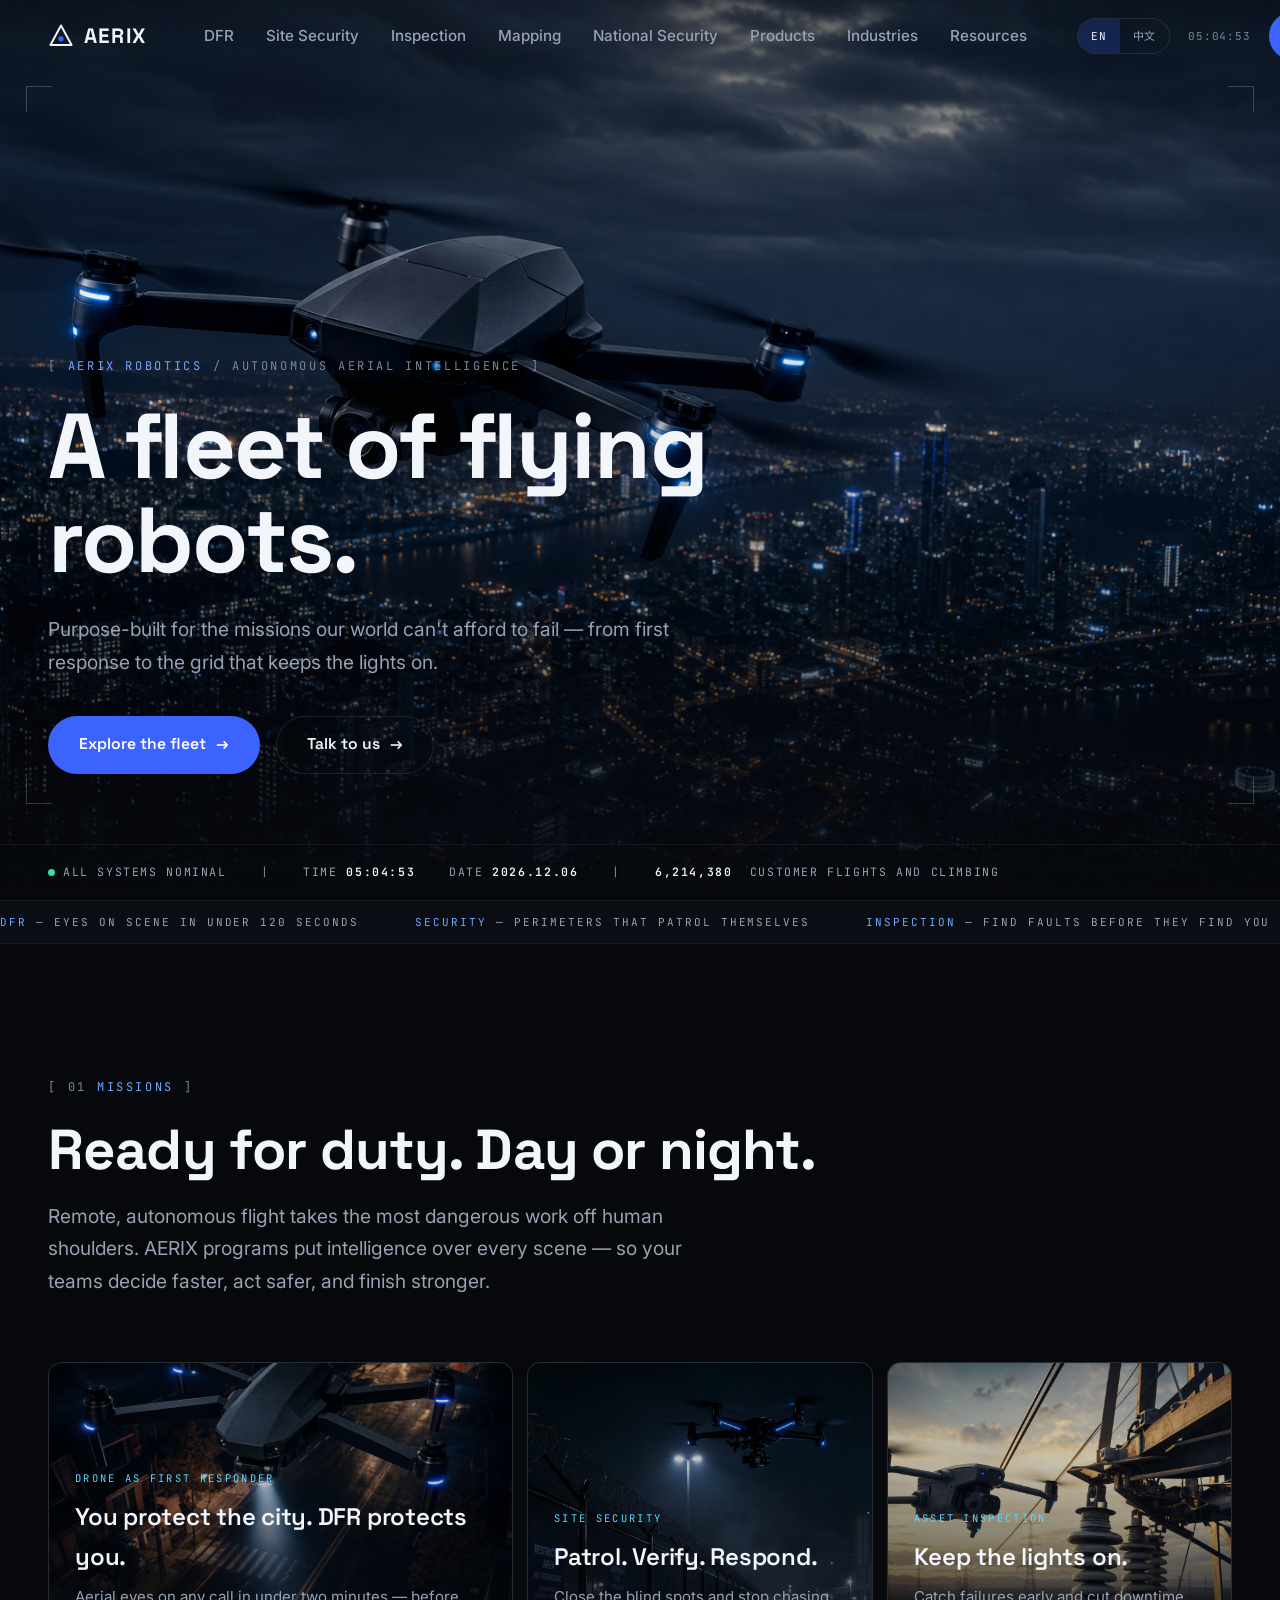
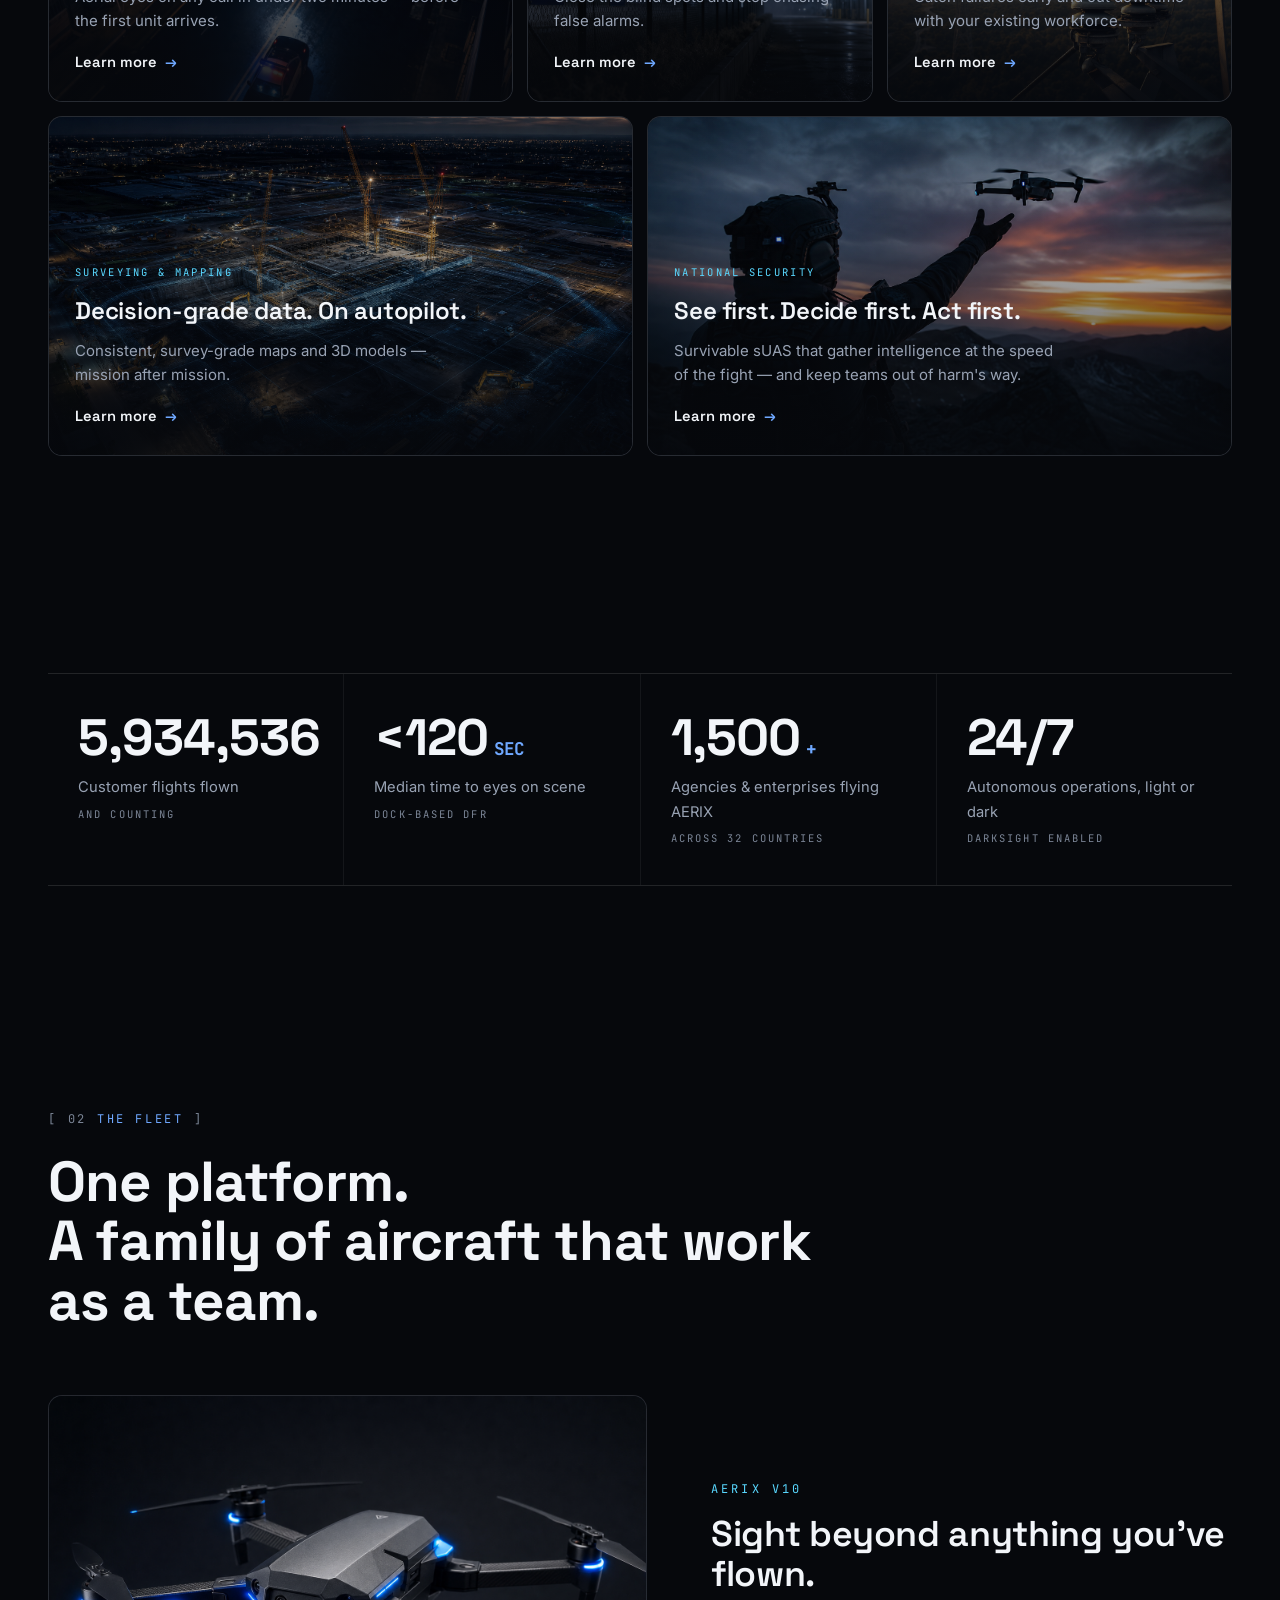
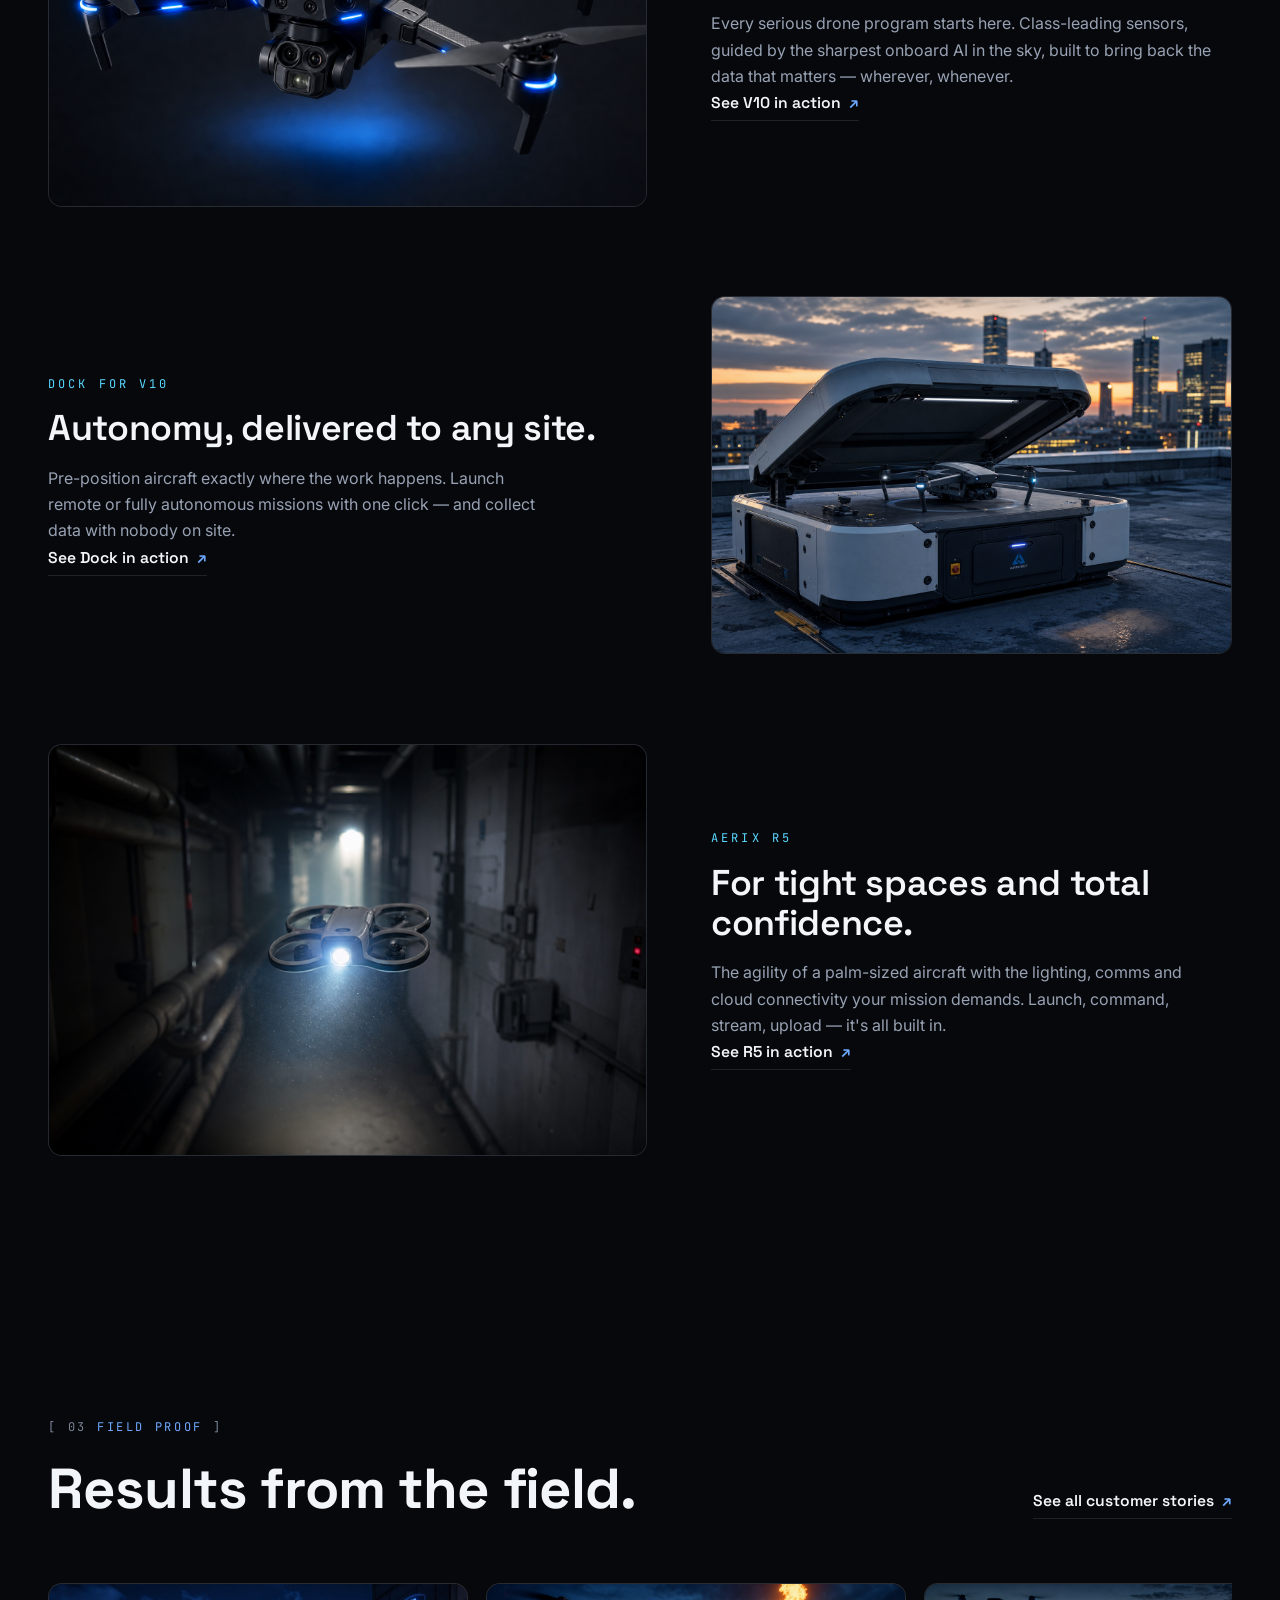
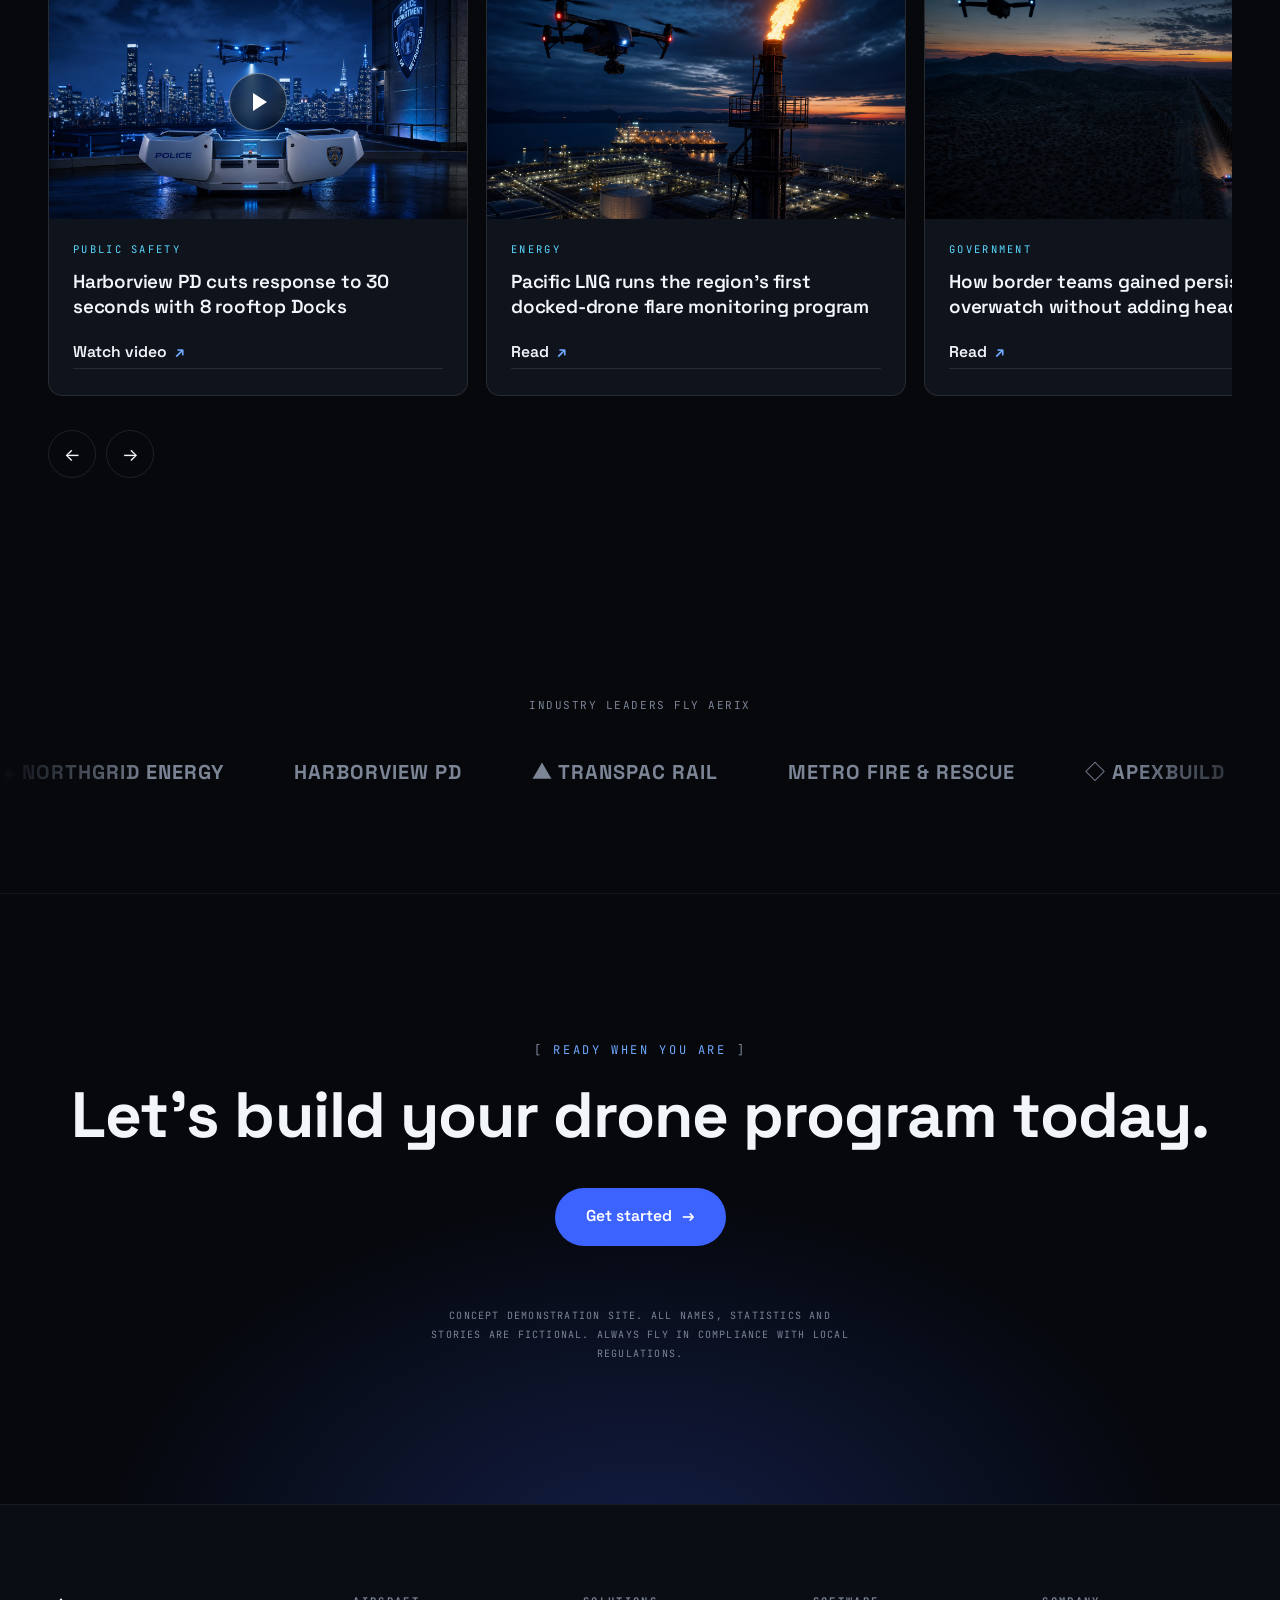
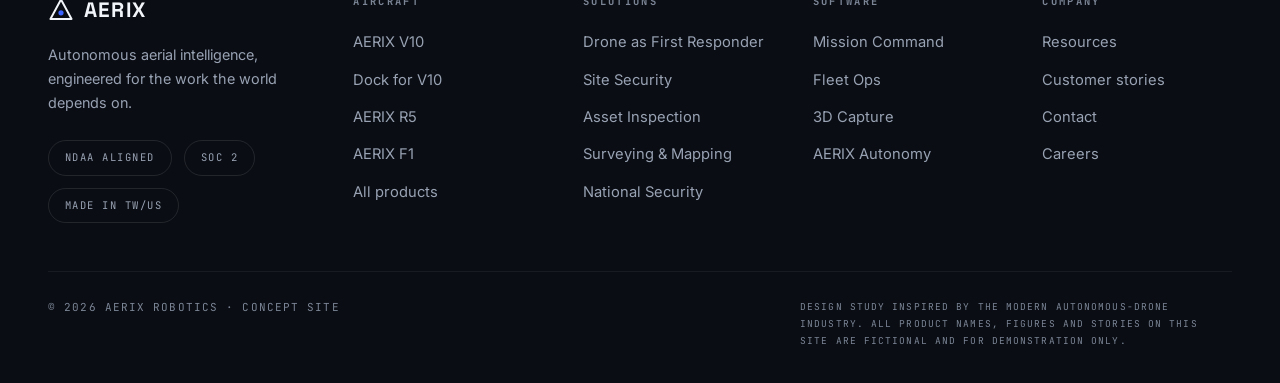
==== index.html @ 0fb0e5e4 "feat(site): AERIX bilingual concept site with 14 pages and AI-generated imagery Skydio-inspired desi" ====
<!DOCTYPE html>
<html lang="en">
<head>
<meta charset="UTF-8">
<meta name="viewport" content="width=device-width, initial-scale=1.0">
<title>AERIX — Autonomous drones for DFR, inspection &amp; national security</title>
<meta property="og:type" content="website">
<meta property="og:site_name" content="AERIX">
<link rel="canonical" href="https://a0938765923.github.io/aerix-site/">
<meta property="og:url" content="https://a0938765923.github.io/aerix-site/">
<meta property="og:title" content="AERIX — Autonomous drones for DFR, inspection &amp; national security">
<meta property="og:description" content="AERIX builds autonomous flying robots for drone-as-first-responder, site security, inspection, mapping and defense missions.">
<meta property="og:image" content="https://a0938765923.github.io/aerix-site/assets/img/hero-home.png">
<meta name="twitter:card" content="summary_large_image">
<meta name="twitter:title" content="AERIX — Autonomous drones for DFR, inspection &amp; national security">
<meta name="twitter:description" content="AERIX builds autonomous flying robots for drone-as-first-responder, site security, inspection, mapping and defense missions.">
<meta name="twitter:image" content="https://a0938765923.github.io/aerix-site/assets/img/hero-home.png">
<meta name="description" content="AERIX builds autonomous flying robots for drone-as-first-responder, site security, inspection, mapping and defense missions.">
<link rel="icon" href="data:image/svg+xml,%3Csvg xmlns='http://www.w3.org/2000/svg' viewBox='0 0 32 32'%3E%3Cpath d='M16 3 29 27H3L16 3Z' fill='none' stroke='%236FA8FF' stroke-width='2.4'/%3E%3Ccircle cx='16' cy='19.5' r='3.2' fill='%233D63FF'/%3E%3C/svg%3E">
<link rel="preconnect" href="https://fonts.googleapis.com">
<link rel="preconnect" href="https://fonts.gstatic.com" crossorigin>
<link href="https://fonts.googleapis.com/css2?family=Space+Grotesk:wght@500;600;700&family=Inter:wght@400;500;600&family=JetBrains+Mono:wght@400;600&family=Noto+Sans+TC:wght@400;500;700&display=swap" rel="stylesheet">
<link rel="stylesheet" href="assets/css/main.css?v=4">
</head>
<body data-page="home" data-title-zh="AERIX — 自主無人機：警消先遣、巡檢與國防安全">

<header id="site-header"></header>

<main>

<!-- ================= HERO ================= -->
<section class="hero">
  <div class="hero-media">
    <img src="assets/img/hero-home.png" alt="AERIX V10 autonomous drone patrolling a city at dusk" data-fallback>
  </div>
  <div class="hud" aria-hidden="true"><i></i><i></i><i></i><i></i></div>

  <div class="hero-inner">
    <span class="kicker"><span data-zh="AERIX 機器人">AERIX ROBOTICS</span> <span class="idx" data-zh="/ 自主空中智能">/ AUTONOMOUS AERIAL INTELLIGENCE</span></span>
    <h1 class="display" data-zh="一支會飛的&#10;機器人艦隊。">A fleet of flying robots.</h1>
    <p class="lede" data-zh="為世界最不容失敗的任務而生——從第一線應變，到維繫萬家燈火的電網。">Purpose-built for the missions our world can't afford to fail — from first response to the grid that keeps the lights on.</p>
    <div class="hero-ctas">
      <a class="btn" href="products.html" data-zh="探索機隊">Explore the fleet</a>
      <a class="btn ghost" href="contact.html" data-zh="與我們聊聊">Talk to us</a>
    </div>
  </div>

  <div class="telemetry">
    <div class="telemetry-inner">
      <span><span class="dot"></span><span data-zh="全系統正常">ALL SYSTEMS NOMINAL</span></span>
      <span class="sep">|</span>
      <span><span data-zh="時間">TIME</span> <b data-clock>--:--:--</b></span>
      <span><span data-zh="日期">DATE</span> <b data-date>----.--.--</b></span>
      <span class="sep">|</span>
      <span><span class="counter-big" data-count="6214380" data-count-live>0</span>&nbsp; <span data-zh="客戶飛行架次持續累計">CUSTOMER FLIGHTS AND CLIMBING</span></span>
    </div>
  </div>
</section>

<!-- ================= TICKER ================= -->
<div class="ticker" aria-hidden="true">
  <div class="ticker-track">
    <span><i>DFR</i> <span data-zh="— 120 秒內抵達現場上空">— EYES ON SCENE IN UNDER 120 SECONDS</span></span>
    <span><i data-zh="安防">SECURITY</i> <span data-zh="— 會自己巡邏的周界">— PERIMETERS THAT PATROL THEMSELVES</span></span>
    <span><i data-zh="巡檢">INSPECTION</i> <span data-zh="— 在故障找上你之前找到它">— FIND FAULTS BEFORE THEY FIND YOU</span></span>
    <span><i data-zh="測繪">MAPPING</i> <span data-zh="— 免人力的測量級圖資">— SURVEY-GRADE DATA, HANDS-FREE</span></span>
    <span><i data-zh="國防">DEFENSE</i> <span data-zh="— 先看見，先決策">— SEE FIRST, DECIDE FIRST</span></span>
    <span><i>DFR</i> <span data-zh="— 120 秒內抵達現場上空">— EYES ON SCENE IN UNDER 120 SECONDS</span></span>
    <span><i data-zh="安防">SECURITY</i> <span data-zh="— 會自己巡邏的周界">— PERIMETERS THAT PATROL THEMSELVES</span></span>
    <span><i data-zh="巡檢">INSPECTION</i> <span data-zh="— 在故障找上你之前找到它">— FIND FAULTS BEFORE THEY FIND YOU</span></span>
    <span><i data-zh="測繪">MAPPING</i> <span data-zh="— 免人力的測量級圖資">— SURVEY-GRADE DATA, HANDS-FREE</span></span>
    <span><i data-zh="國防">DEFENSE</i> <span data-zh="— 先看見，先決策">— SEE FIRST, DECIDE FIRST</span></span>
  </div>
</div>

<!-- ================= INDUSTRIES ================= -->
<section class="section">
  <div class="wrap">
    <div class="section-head reveal">
      <span class="kicker"><span class="idx">01</span> <span data-zh="任務">MISSIONS</span></span>
      <h2 class="title" data-zh="全天候待命。日夜不休。">Ready for duty. Day or night.</h2>
      <p class="lede" data-zh="遠端自主飛行，把最危險的工作從人的肩上卸下。AERIX 讓每個現場都有空中智能俯瞰——你的團隊決策更快、行動更安全、成果更好。">Remote, autonomous flight takes the most dangerous work off human shoulders. AERIX programs put intelligence over every scene — so your teams decide faster, act safer, and finish stronger.</p>
    </div>

    <div class="industry-grid">
      <a class="card reveal" href="dfr.html">
        <div class="card-media"><img src="assets/img/sol-dfr.png" alt="Drone as first responder over a night call" data-fallback></div>
        <div class="lock"><i></i><i></i><i></i><i></i></div>
        <div class="card-body">
          <span class="card-tag" data-zh="無人機先遣應變">Drone as First Responder</span>
          <h3 data-zh="你守護城市，DFR 守護你。">You protect the city. DFR protects you.</h3>
          <p data-zh="任何報案，兩分鐘內空中到位——比第一台警車更早。">Aerial eyes on any call in under two minutes — before the first unit arrives.</p>
          <span class="card-cta" data-zh="了解更多">Learn more</span>
        </div>
      </a>

      <a class="card reveal d1" href="site-security.html">
        <div class="card-media"><img src="assets/img/sol-security.png" alt="Autonomous perimeter patrol at night" data-fallback></div>
        <div class="lock"><i></i><i></i><i></i><i></i></div>
        <div class="card-body">
          <span class="card-tag" data-zh="場域安防">Site Security</span>
          <h3 data-zh="巡邏。查證。應處。">Patrol. Verify. Respond.</h3>
          <p data-zh="補上監控死角，終結誤報疲勞。">Close the blind spots and stop chasing false alarms.</p>
          <span class="card-cta" data-zh="了解更多">Learn more</span>
        </div>
      </a>

      <a class="card reveal d2" href="asset-inspection.html">
        <div class="card-media"><img src="assets/img/sol-inspection.png" alt="Drone inspecting a transmission tower" data-fallback></div>
        <div class="lock"><i></i><i></i><i></i><i></i></div>
        <div class="card-body">
          <span class="card-tag" data-zh="設施巡檢">Asset Inspection</span>
          <h3 data-zh="讓燈一直亮著。">Keep the lights on.</h3>
          <p data-zh="用現有人力提早抓出故障、縮短停機。">Catch failures early and cut downtime with your existing workforce.</p>
          <span class="card-cta" data-zh="了解更多">Learn more</span>
        </div>
      </a>

      <a class="card reveal" href="surveying-mapping.html">
        <div class="card-media"><img src="assets/img/sol-mapping.png" alt="Autonomous survey over a construction site" data-fallback></div>
        <div class="lock"><i></i><i></i><i></i><i></i></div>
        <div class="card-body">
          <span class="card-tag" data-zh="測繪與製圖">Surveying &amp; Mapping</span>
          <h3 data-zh="決策級數據，全自動取得。">Decision-grade data. On autopilot.</h3>
          <p data-zh="一致的測量級地圖與 3D 模型——一趟接一趟。">Consistent, survey-grade maps and 3D models — mission after mission.</p>
          <span class="card-cta" data-zh="了解更多">Learn more</span>
        </div>
      </a>

      <a class="card reveal d1" href="national-security.html">
        <div class="card-media"><img src="assets/img/sol-natsec.png" alt="Operator launching a tactical drone at dawn" data-fallback></div>
        <div class="lock"><i></i><i></i><i></i><i></i></div>
        <div class="card-body">
          <span class="card-tag" data-zh="國防安全">National Security</span>
          <h3 data-zh="先看見。先決策。先行動。">See first. Decide first. Act first.</h3>
          <p data-zh="高生存性 sUAS，以戰場速度蒐集情報，讓隊伍遠離危險。">Survivable sUAS that gather intelligence at the speed of the fight — and keep teams out of harm's way.</p>
          <span class="card-cta" data-zh="了解更多">Learn more</span>
        </div>
      </a>
    </div>
  </div>
</section>

<!-- ================= STATS ================= -->
<section class="section tight">
  <div class="wrap reveal">
    <div class="stats-row">
      <div class="stat">
        <div class="num"><span data-count="6214380">0</span></div>
        <div class="lbl" data-zh="客戶飛行架次">Customer flights flown</div>
        <div class="lbl-mono" data-zh="持續累計中">AND COUNTING</div>
      </div>
      <div class="stat">
        <div class="num">&lt;120<small>SEC</small></div>
        <div class="lbl" data-zh="抵達現場上空的中位數時間">Median time to eyes on scene</div>
        <div class="lbl-mono" data-zh="機巢型 DFR">DOCK-BASED DFR</div>
      </div>
      <div class="stat">
        <div class="num">1,500<small>+</small></div>
        <div class="lbl" data-zh="使用 AERIX 的機關與企業">Agencies &amp; enterprises flying AERIX</div>
        <div class="lbl-mono" data-zh="遍布 32 國">ACROSS 32 COUNTRIES</div>
      </div>
      <div class="stat">
        <div class="num">24/7</div>
        <div class="lbl" data-zh="不分晝夜的自主作業">Autonomous operations, light or dark</div>
        <div class="lbl-mono" data-zh="DARKSIGHT 夜航">DARKSIGHT ENABLED</div>
      </div>
    </div>
  </div>
</section>

<!-- ================= PRODUCT FAMILY ================= -->
<section class="section">
  <div class="wrap">
    <div class="section-head reveal">
      <span class="kicker"><span class="idx">02</span> <span data-zh="機隊">THE FLEET</span></span>
      <h2 class="title" data-zh="一個平台。&#10;一整個彼此協作的飛行家族。">One platform.<br>A family of aircraft that work as a team.</h2>
    </div>

    <div class="family">
      <div class="family-item reveal">
        <div class="family-media"><img src="assets/img/v10-hero.png" alt="AERIX V10 flagship drone, studio shot" data-fallback></div>
        <div class="family-copy">
          <span class="product-name">AERIX V10</span>
          <h3 data-zh="你從未擁有過的視界。">Sight beyond anything you've flown.</h3>
          <p data-zh="所有認真的無人機計畫都從這裡開始。同級最強的感測器、天空中最鋭利的機載 AI，隨時隨地帶回你需要的關鍵數據。">Every serious drone program starts here. Class-leading sensors, guided by the sharpest onboard AI in the sky, built to bring back the data that matters — wherever, whenever.</p>
          <a class="link-arrow" href="v10.html" data-zh="看 V10 實戰">See V10 in action</a>
        </div>
      </div>

      <div class="family-item reveal">
        <div class="family-media"><img src="assets/img/dock-hero.png" alt="Dock for V10 opening on a rooftop" data-fallback></div>
        <div class="family-copy">
          <span class="product-name" data-zh="DOCK 機巢">Dock for V10</span>
          <h3 data-zh="把自主能力，部署到任何場域。">Autonomy, delivered to any site.</h3>
          <p data-zh="把飛行器預先佈署在工作發生的地方。一鍵啟動遠端或全自主任務——現場不需要任何人。">Pre-position aircraft exactly where the work happens. Launch remote or fully autonomous missions with one click — and collect data with nobody on site.</p>
          <a class="link-arrow" href="dock.html" data-zh="看 Dock 實戰">See Dock in action</a>
        </div>
      </div>

      <div class="family-item reveal">
        <div class="family-media"><img src="assets/img/r5-hero.png" alt="AERIX R5 compact indoor drone" data-fallback></div>
        <div class="family-copy">
          <span class="product-name">AERIX R5</span>
          <h3 data-zh="狹窄空間，十足把握。">For tight spaces and total confidence.</h3>
          <p data-zh="掌上型的靈活機動，加上任務所需的照明、通訊與雲端連線。起飛、指揮、串流、上傳——全部內建。">The agility of a palm-sized aircraft with the lighting, comms and cloud connectivity your mission demands. Launch, command, stream, upload — it's all built in.</p>
          <a class="link-arrow" href="r5.html" data-zh="看 R5 實戰">See R5 in action</a>
        </div>
      </div>
    </div>
  </div>
</section>

<!-- ================= CUSTOMER STORIES ================= -->
<section class="section" id="stories">
  <div class="wrap">
    <div class="section-head reveal" style="display:flex;justify-content:space-between;align-items:flex-end;gap:24px;flex-wrap:wrap;max-width:none">
      <div>
        <span class="kicker"><span class="idx">03</span> <span data-zh="實戰見證">FIELD PROOF</span></span>
        <h2 class="title" data-zh="來自第一線的成果。">Results from the field.</h2>
      </div>
      <a class="link-arrow" href="resources.html#stories" data-zh="看所有客戶案例">See all customer stories</a>
    </div>

    <div class="carousel reveal" data-carousel>
      <div class="carousel-track">
        <a class="story-card" href="resources.html#stories">
          <div class="story-thumb"><img src="assets/img/story-1.png" alt="Police dock deployment on a city rooftop" data-fallback>
            <div class="play"><i></i></div></div>
          <div class="story-body">
            <span class="card-tag" data-zh="公共安全">Public Safety</span>
            <h3 data-zh="Harborview 警局部署 8 座天台機巢，反應時間縮至 30 秒">Harborview PD cuts response to 30 seconds with 8 rooftop Docks</h3>
            <span class="link-arrow story-link" data-zh="觀看影片">Watch video</span>
          </div>
        </a>
        <a class="story-card" href="resources.html#stories">
          <div class="story-thumb"><img src="assets/img/story-2.png" alt="Drone monitoring an LNG flare stack" data-fallback></div>
          <div class="story-body">
            <span class="card-tag" data-zh="能源">Energy</span>
            <h3 data-zh="Pacific LNG 啟用區域首個機巢式燃燒塔監測計畫">Pacific LNG runs the region's first docked-drone flare monitoring program</h3>
            <span class="link-arrow story-link" data-zh="閱讀">Read</span>
          </div>
        </a>
        <a class="story-card" href="resources.html#stories">
          <div class="story-thumb"><img src="assets/img/story-3.png" alt="Border patrol drone at dusk" data-fallback></div>
          <div class="story-body">
            <span class="card-tag" data-zh="政府">Government</span>
            <h3 data-zh="邊境團隊如何在不增加人力下獲得持續空中監視">How border teams gained persistent overwatch without adding headcount</h3>
            <span class="link-arrow story-link" data-zh="閱讀">Read</span>
          </div>
        </a>
        <a class="story-card" href="resources.html#stories">
          <div class="story-thumb"><img src="assets/img/story-4.png" alt="Bridge inspection with autonomous drone" data-fallback></div>
          <div class="story-body">
            <span class="card-tag" data-zh="交通運輸">Transportation</span>
            <h3 data-zh="州運輸部：橋檢提速 60%，避免 80 萬美元損失">60% faster bridge inspections and $800K avoided at a state DOT</h3>
            <span class="link-arrow story-link" data-zh="閱讀">Read</span>
          </div>
        </a>
      </div>
      <div class="carousel-nav">
        <button data-prev aria-label="Previous">←</button>
        <button data-next aria-label="Next">→</button>
      </div>
    </div>
  </div>
</section>

<!-- ================= LOGOS ================= -->
<section class="section tight">
  <div class="wrap center reveal">
    <p class="map-note" style="margin-bottom:28px" data-zh="產業領導者都飛 AERIX">INDUSTRY LEADERS FLY AERIX</p>
  </div>
  <div class="marquee reveal">
    <div class="marquee-track">
      <span class="lg">◈ NORTHGRID ENERGY</span>
      <span class="lg">HARBORVIEW PD</span>
      <span class="lg">▲ TRANSPAC RAIL</span>
      <span class="lg">METRO FIRE &amp; RESCUE</span>
      <span class="lg">◇ APEXBUILD</span>
      <span class="lg">STATE DOT</span>
      <span class="lg">● PACIFIC LNG</span>
      <span class="lg">CIVIC UTILITIES</span>
      <span class="lg">◈ NORTHGRID ENERGY</span>
      <span class="lg">HARBORVIEW PD</span>
      <span class="lg">▲ TRANSPAC RAIL</span>
      <span class="lg">METRO FIRE &amp; RESCUE</span>
      <span class="lg">◇ APEXBUILD</span>
      <span class="lg">STATE DOT</span>
      <span class="lg">● PACIFIC LNG</span>
      <span class="lg">CIVIC UTILITIES</span>
    </div>
  </div>
</section>

<!-- ================= FINAL CTA ================= -->
<section class="cta-final">
  <div class="wrap">
    <span class="kicker" data-zh="隨時可以開始">READY WHEN YOU ARE</span>
    <h2 class="title" data-zh="今天就打造你的無人機計畫。">Let's build your drone program today.</h2>
    <a class="btn" href="contact.html" data-zh="立即開始">Get started</a>
    <p class="mono-note" data-zh="概念展示網站。所有名稱、數據與案例皆為虛構。飛行請務必遵循當地法規。">Concept demonstration site. All names, statistics and stories are fictional. Always fly in compliance with local regulations.</p>
  </div>
</section>

</main>

<footer id="site-footer"></footer>
<script src="assets/js/main.js?v=4"></script>
</body>
</html>
---- assets/css/main.css ----
/* ============================================================
   AERIX — Autonomous Aerial Intelligence
   Design system · dark aerospace aesthetic
   ============================================================ */

[hidden]{display:none !important}

:root{
  --bg:        #06080C;
  --bg-2:      #0A0D13;
  --panel:     #0F131B;
  --panel-2:   #131826;
  --line:      rgba(255,255,255,.10);
  --line-soft: rgba(255,255,255,.06);
  --text:      #F2F5F9;
  --muted:     #98A2B3;
  --dim:       #7B8596;
  --accent:    #3D63FF;
  --accent-hi: #6FA8FF;
  --cyan:      #59D8FF;
  --ok:        #35E0A1;
  --warn:      #FFB020;
  --font-d:    "Space Grotesk", "Noto Sans TC", "Microsoft JhengHei", "Segoe UI", system-ui, sans-serif;
  --font-b:    "Inter", "Noto Sans TC", "Microsoft JhengHei", "Segoe UI", system-ui, sans-serif;
  --font-m:    "JetBrains Mono", "Cascadia Code", Consolas, "Noto Sans TC", "Microsoft JhengHei", monospace;
  --max:       1280px;
  --pad:       clamp(20px, 4vw, 48px);
  --r:         14px;
  --ease:      cubic-bezier(.22,.9,.24,1);
}

*{margin:0;padding:0;box-sizing:border-box}
html{scroll-behavior:smooth}
body{
  background:var(--bg);
  color:var(--text);
  font-family:var(--font-b);
  font-size:16px;
  line-height:1.65;
  -webkit-font-smoothing:antialiased;
  overflow-x:hidden;
}
img{max-width:100%;display:block}
a{color:inherit;text-decoration:none}
ul{list-style:none}
button{font:inherit;color:inherit;background:none;border:0;cursor:pointer}
::selection{background:var(--accent);color:#fff}

/* faint global grid backdrop */
body::before{
  content:"";position:fixed;inset:0;z-index:0;pointer-events:none;
  background-image:
    linear-gradient(rgba(255,255,255,.025) 1px, transparent 1px),
    linear-gradient(90deg, rgba(255,255,255,.025) 1px, transparent 1px);
  background-size:72px 72px;
  mask-image:radial-gradient(ellipse at 50% 0%, #000 0%, transparent 72%);
}
main{position:relative;z-index:1}

.wrap{max-width:var(--max);margin:0 auto;padding-inline:var(--pad)}

/* ---------- typography ---------- */
.kicker{
  font-family:var(--font-m);font-size:12px;letter-spacing:.22em;
  text-transform:uppercase;color:var(--accent-hi);
  display:inline-flex;align-items:center;gap:10px;margin-bottom:22px;
}
.kicker::before{content:"[";color:var(--dim)}
.kicker::after{content:"]";color:var(--dim)}
.kicker .idx{color:var(--dim)}

h1.display{
  font-family:var(--font-d);font-weight:700;
  font-size:clamp(2.7rem, 7.2vw, 6.2rem);
  line-height:1.02;letter-spacing:-.02em;
}
h2.title{
  font-family:var(--font-d);font-weight:700;
  font-size:clamp(2rem, 4.4vw, 3.6rem);
  line-height:1.06;letter-spacing:-.015em;
}
h3{font-family:var(--font-d);font-weight:600;letter-spacing:-.01em}
.lede{color:var(--muted);font-size:clamp(1.02rem,1.5vw,1.22rem);max-width:56ch;line-height:1.7}
.mono{font-family:var(--font-m)}

/* ---------- buttons ---------- */
.btn{
  display:inline-flex;align-items:center;gap:10px;
  font-family:var(--font-d);font-weight:600;font-size:.98rem;
  padding:15px 30px;border-radius:999px;
  background:var(--accent);color:#fff;border:1px solid transparent;
  transition:transform .3s var(--ease), box-shadow .3s var(--ease), background .3s;
  position:relative;overflow:hidden;white-space:nowrap;
}
.btn::after{content:"→";transition:transform .3s var(--ease)}
.btn:hover{background:#4a71ff;transform:translateY(-2px);box-shadow:0 12px 40px -12px rgba(61,99,255,.7)}
.btn:hover::after{transform:translateX(4px)}
.btn.ghost{background:transparent;border-color:var(--line);color:var(--text)}
.btn.ghost:hover{border-color:rgba(255,255,255,.4);background:rgba(255,255,255,.05);box-shadow:none}
.btn.small{padding:11px 22px;font-size:.9rem}
.link-arrow{
  font-family:var(--font-d);font-weight:600;color:var(--text);
  display:inline-flex;align-items:center;gap:8px;font-size:.98rem;
  border-bottom:1px solid var(--line);padding-bottom:3px;
  transition:border-color .25s, color .25s;
}
.link-arrow::after{content:"↗";color:var(--accent-hi);transition:transform .25s var(--ease)}
.link-arrow:hover{border-color:var(--accent-hi)}
.link-arrow:hover::after{transform:translate(3px,-3px)}

/* ---------- header ---------- */
.site-header{
  position:fixed;inset-inline:0;top:0;z-index:100;
  transition:background .35s, border-color .35s, backdrop-filter .35s;
  border-bottom:1px solid transparent;
}
.site-header.scrolled{
  background:rgba(6,8,12,.78);backdrop-filter:blur(18px);
  border-bottom-color:var(--line-soft);
}
.nav-inner{
  max-width:var(--max);margin:0 auto;padding:0 var(--pad);
  height:72px;display:flex;align-items:center;gap:36px;
}
.logo{display:flex;align-items:center;gap:10px;font-family:var(--font-d);
  font-weight:700;font-size:1.3rem;letter-spacing:.06em}
.logo svg{width:26px;height:26px}
.nav-links{display:flex;gap:4px;margin-left:8px;height:100%}
.nav-links>li{position:relative;height:100%;display:flex;align-items:center}
.nav-links>li>a{
  padding:10px 14px;font-size:.95rem;color:var(--muted);font-weight:500;
  border-radius:8px;transition:color .2s, background .2s;display:block;
  white-space:nowrap;
}
:lang(zh-Hant) .nav-links>li>a{padding:10px 11px}
.nav-links>li:hover>a, .nav-links>li>a.active{color:var(--text)}
.nav-cta{margin-left:auto;display:flex;align-items:center;gap:18px}
.nav-cta .mono-clock{font-family:var(--font-m);font-size:11px;color:var(--dim);letter-spacing:.08em}

/* language switch */
.lang-switch{display:flex;border:1px solid var(--line);border-radius:999px;overflow:hidden;flex:none}
.lang-switch button{
  font-family:var(--font-m);font-size:11px;letter-spacing:.06em;
  padding:8px 13px;color:var(--muted);transition:background .2s, color .2s;
}
.lang-switch button.on{background:rgba(61,99,255,.2);color:var(--text)}
.lang-switch button:not(.on):hover{color:var(--text)}

/* CJK typography tuning */
:lang(zh-Hant){--ls-fix:0}
:lang(zh-Hant) .kicker{letter-spacing:.14em}
:lang(zh-Hant) h1.display,:lang(zh-Hant) h2.title{letter-spacing:0;line-height:1.16}
:lang(zh-Hant) .telemetry-inner{letter-spacing:.1em}
:lang(zh-Hant) .lede{line-height:1.9}

/* mega menu */
.mega{
  position:absolute;top:100%;left:50%;transform:translate(-50%,8px);
  min-width:560px;background:rgba(12,15,21,.97);backdrop-filter:blur(24px);
  border:1px solid var(--line);border-radius:16px;padding:26px;
  display:grid;grid-template-columns:1fr 1fr;gap:6px 26px;
  opacity:0;visibility:hidden;pointer-events:none;
  transition:opacity .28s var(--ease), transform .28s var(--ease), visibility .28s;
  box-shadow:0 30px 80px -20px rgba(0,0,0,.8);
}
.nav-links>li:hover .mega{opacity:1;visibility:visible;pointer-events:auto;transform:translate(-50%,0)}
.mega a{
  display:block;padding:11px 14px;border-radius:10px;transition:background .2s;
}
.mega a:hover{background:rgba(255,255,255,.05)}
.mega a b{display:block;font-family:var(--font-d);font-weight:600;font-size:.95rem}
.mega a span{font-size:.82rem;color:var(--muted)}
.mega .mega-head{
  grid-column:1/-1;font-family:var(--font-m);font-size:10.5px;color:var(--dim);
  text-transform:uppercase;letter-spacing:.2em;padding:0 14px 8px;
  border-bottom:1px solid var(--line-soft);margin-bottom:8px;
}
.nav-burger{display:none;flex-direction:column;gap:5px;padding:8px}
.nav-burger span{width:22px;height:2px;background:var(--text);transition:.3s}

/* ---------- hero ---------- */
.hero{
  position:relative;min-height:100svh;display:flex;flex-direction:column;
  justify-content:flex-end;overflow:hidden;isolation:isolate;
}
.hero.short{min-height:82svh}
.hero-media{position:absolute;inset:0;z-index:-2;overflow:hidden;background:var(--bg-2)}
.hero-media img{
  width:100%;height:100%;object-fit:cover;
  animation:kenburns 26s var(--ease) infinite alternate;
  filter:saturate(.92) contrast(1.05);
}
@keyframes kenburns{
  from{transform:scale(1.02) translate(0,0)}
  to{transform:scale(1.14) translate(-1.6%,-2.4%)}
}
.hero-media::after{
  content:"";position:absolute;inset:0;
  background:
    linear-gradient(180deg, rgba(6,8,12,.55) 0%, rgba(6,8,12,.05) 34%, rgba(6,8,12,.42) 68%, var(--bg) 100%),
    radial-gradient(120% 60% at 50% 110%, rgba(61,99,255,.16), transparent 60%);
}
.hero-inner{
  position:relative;max-width:var(--max);margin:0 auto;width:100%;
  padding:150px var(--pad) 0;
}
.hero .display{max-width:13ch}
.hero .lede{margin-top:26px}
.hero-ctas{display:flex;gap:16px;margin-top:38px;flex-wrap:wrap}

/* HUD frame corners */
.hud{position:absolute;inset:86px 26px 96px;pointer-events:none;z-index:2;opacity:.5}
.hud i{position:absolute;width:26px;height:26px;border:1.5px solid rgba(255,255,255,.4)}
.hud i:nth-child(1){top:0;left:0;border-right:0;border-bottom:0}
.hud i:nth-child(2){top:0;right:0;border-left:0;border-bottom:0}
.hud i:nth-child(3){bottom:0;left:0;border-right:0;border-top:0}
.hud i:nth-child(4){bottom:0;right:0;border-left:0;border-top:0}

/* telemetry bar at hero bottom */
.telemetry{
  margin-top:70px;border-top:1px solid var(--line-soft);
  background:linear-gradient(180deg, rgba(6,8,12,0), rgba(6,8,12,.6));
}
.telemetry-inner{
  max-width:var(--max);margin:0 auto;padding:18px var(--pad);
  display:flex;align-items:center;gap:34px;flex-wrap:wrap;
  font-family:var(--font-m);font-size:11.5px;letter-spacing:.14em;color:var(--muted);
  text-transform:uppercase;
}
.telemetry b{color:var(--text);font-weight:600}
.telemetry .dot{width:7px;height:7px;border-radius:50%;background:var(--ok);
  display:inline-block;margin-right:8px;animation:pulse 2s infinite}
@keyframes pulse{0%,100%{box-shadow:0 0 0 0 rgba(53,224,161,.5)}55%{box-shadow:0 0 0 7px rgba(53,224,161,0)}}
.telemetry .sep{color:var(--dim)}
.counter-big{
  font-family:var(--font-m);font-weight:600;color:var(--text);
  font-variant-numeric:tabular-nums;
}

/* ---------- sections ---------- */
.section{padding:clamp(84px, 10vw, 140px) 0;position:relative}
.section.tight{padding:clamp(56px,7vw,90px) 0}
.section-head{max-width:820px;margin-bottom:clamp(40px,5vw,64px)}
.section-head .lede{margin-top:20px}
.center{text-align:center}
.center .lede{margin-inline:auto}
.divider{height:1px;background:var(--line-soft);max-width:var(--max);margin:0 auto}

/* ---------- industry cards (home) ---------- */
.industry-grid{display:grid;grid-template-columns:repeat(10,1fr);gap:14px}
.industry-grid .card:nth-child(1){grid-column:span 4}
.industry-grid .card:nth-child(2){grid-column:span 3}
.industry-grid .card:nth-child(3){grid-column:span 3}
.industry-grid .card:nth-child(4){grid-column:span 5}
.industry-grid .card:nth-child(5){grid-column:span 5}

.card{
  position:relative;border:1px solid var(--line);border-radius:var(--r);
  overflow:hidden;background:var(--panel);min-height:340px;
  display:flex;flex-direction:column;justify-content:flex-end;
  transition:border-color .35s, transform .35s var(--ease);
  isolation:isolate;
}
.card:hover{border-color:rgba(111,168,255,.55);transform:translateY(-4px)}
.card-media{position:absolute;inset:0;z-index:-1}
.card-media img{width:100%;height:100%;object-fit:cover;
  transition:transform .8s var(--ease), filter .5s;filter:saturate(.85) brightness(.86)}
.card:hover .card-media img{transform:scale(1.06);filter:saturate(1) brightness(.95)}
.card-media::after{content:"";position:absolute;inset:0;
  background:linear-gradient(185deg, rgba(6,8,12,.06) 30%, rgba(6,8,12,.86) 88%)}
.card-body{padding:26px;position:relative}
.card-tag{font-family:var(--font-m);font-size:10.5px;letter-spacing:.22em;
  text-transform:uppercase;color:var(--cyan);margin-bottom:10px;display:block}
.card-body h3{font-size:1.5rem;margin-bottom:8px}
.card-body p{color:var(--muted);font-size:.94rem;max-width:44ch}
.card-cta{margin-top:16px;font-family:var(--font-d);font-weight:600;font-size:.92rem;
  display:inline-flex;gap:8px;align-items:center;color:var(--text)}
.card-cta::after{content:"→";color:var(--accent-hi);transition:transform .3s}
.card:hover .card-cta::after{transform:translateX(5px)}
/* target-lock corners on hover */
.card .lock{position:absolute;inset:14px;pointer-events:none;opacity:0;transition:opacity .35s}
.card:hover .lock{opacity:.75}
.card .lock i{position:absolute;width:15px;height:15px;border:1.5px solid var(--cyan)}
.card .lock i:nth-child(1){top:0;left:0;border-right:0;border-bottom:0}
.card .lock i:nth-child(2){top:0;right:0;border-left:0;border-bottom:0}
.card .lock i:nth-child(3){bottom:0;left:0;border-right:0;border-top:0}
.card .lock i:nth-child(4){bottom:0;right:0;border-left:0;border-top:0}

/* ---------- split feature rows ---------- */
.split{display:grid;grid-template-columns:1fr 1fr;gap:clamp(36px,5vw,80px);align-items:center}
.split+.split{margin-top:clamp(70px,8vw,120px)}
.split.rev .split-media{order:2}
.split-media{
  position:relative;border-radius:var(--r);overflow:hidden;
  border:1px solid var(--line);aspect-ratio:4/3;background:var(--panel);
}
.split-media img{width:100%;height:100%;object-fit:cover;transition:transform .9s var(--ease)}
.split-media:hover img{transform:scale(1.04)}
.split-media .chip{
  position:absolute;top:14px;left:14px;font-family:var(--font-m);font-size:10px;
  letter-spacing:.18em;text-transform:uppercase;color:var(--text);
  background:rgba(6,8,12,.66);border:1px solid var(--line);
  padding:7px 12px;border-radius:999px;backdrop-filter:blur(8px);
}
.split-copy .kicker{margin-bottom:16px}
.split-copy h2, .split-copy h3.title-sm{
  font-family:var(--font-d);font-weight:700;
  font-size:clamp(1.7rem,3vw,2.5rem);line-height:1.1;letter-spacing:-.01em;
}
.split-copy p{color:var(--muted);margin-top:18px;max-width:52ch}
.split-copy .link-arrow{margin-top:26px}
.feature-list{margin-top:24px;display:grid;gap:14px}
.feature-list li{display:flex;gap:14px;color:var(--muted);font-size:.97rem}
.feature-list li::before{
  content:"◆";color:var(--accent-hi);font-size:9px;margin-top:7px;flex:none;
}
.feature-list li b{color:var(--text);font-weight:600}

/* ---------- stats ---------- */
.stats-row{
  display:grid;grid-template-columns:repeat(auto-fit,minmax(190px,1fr));
  gap:1px;background:var(--line-soft);border-block:1px solid var(--line-soft);
}
.stat{background:var(--bg);padding:38px 30px;text-align:left}
.stat .num{
  font-family:var(--font-d);font-weight:700;font-size:clamp(2.4rem,4vw,3.6rem);
  letter-spacing:-.02em;line-height:1;color:var(--text);
  display:flex;align-items:baseline;gap:6px;
}
.stat .num small{font-size:1.1rem;color:var(--accent-hi);font-family:var(--font-m)}
.stat .lbl{margin-top:12px;color:var(--muted);font-size:.92rem}
.stat .lbl-mono{font-family:var(--font-m);font-size:10.5px;letter-spacing:.2em;
  text-transform:uppercase;color:var(--dim);margin-top:6px}

/* ---------- product family ---------- */
.family{display:grid;gap:clamp(60px,7vw,100px)}
.family-item{display:grid;grid-template-columns:1.15fr 1fr;gap:clamp(36px,5vw,80px);align-items:center}
.family-item:nth-child(even) .family-media{order:2}
.family-media{position:relative;border-radius:var(--r);overflow:hidden;
  border:1px solid var(--line);aspect-ratio:16/11;background:
  radial-gradient(90% 90% at 50% 40%, #161C29 0%, var(--bg-2) 100%)}
.family-media img{width:100%;height:100%;object-fit:cover;transition:transform .9s var(--ease)}
.family-item:hover .family-media img{transform:scale(1.045)}
.family-copy .product-name{
  font-family:var(--font-m);font-size:12px;letter-spacing:.26em;color:var(--cyan);
  text-transform:uppercase;display:block;margin-bottom:14px;
}
.family-copy h3{font-size:clamp(1.6rem,2.8vw,2.3rem);line-height:1.12}
.family-copy p{color:var(--muted);margin-top:16px;max-width:50ch}

/* ---------- carousel ---------- */
.carousel{position:relative}
.carousel-track{
  display:flex;gap:18px;overflow-x:auto;scroll-snap-type:x mandatory;
  scrollbar-width:none;padding-bottom:8px;
}
.carousel-track::-webkit-scrollbar{display:none}
.carousel-track>*{scroll-snap-align:start;flex:0 0 min(420px, 84vw)}
.carousel-nav{display:flex;gap:10px;margin-top:26px}
.carousel-nav button{
  width:48px;height:48px;border-radius:50%;border:1px solid var(--line);
  display:grid;place-items:center;font-size:1.1rem;color:var(--text);
  transition:border-color .25s, background .25s;
}
.carousel-nav button:hover{border-color:var(--accent-hi);background:rgba(61,99,255,.12)}

.story-card{border:1px solid var(--line);border-radius:var(--r);overflow:hidden;
  background:var(--panel);display:flex;flex-direction:column;transition:border-color .3s, transform .3s var(--ease)}
.story-card:hover{border-color:rgba(111,168,255,.5);transform:translateY(-4px)}
.story-thumb{aspect-ratio:16/9;overflow:hidden;position:relative}
.story-thumb img{width:100%;height:100%;object-fit:cover;transition:transform .7s var(--ease)}
.story-card:hover .story-thumb img{transform:scale(1.06)}
.story-thumb .play{
  position:absolute;inset:0;display:grid;place-items:center;
}
.story-thumb .play i{
  width:58px;height:58px;border-radius:50%;background:rgba(6,8,12,.55);
  border:1px solid rgba(255,255,255,.35);backdrop-filter:blur(6px);
  display:grid;place-items:center;transition:transform .3s, background .3s;
}
.story-card:hover .play i{transform:scale(1.1);background:var(--accent)}
.story-thumb .play i::after{content:"";border-left:14px solid #fff;
  border-block:9px solid transparent;margin-left:4px}
.story-body{padding:22px 24px 26px;display:flex;flex-direction:column;gap:10px;flex:1}
.story-body .card-tag{margin:0}
.story-body h3{font-size:1.18rem;line-height:1.35}
.story-body .story-link{margin-top:auto;padding-top:10px}

/* testimonial */
.quote-card{
  border:1px solid var(--line);border-radius:var(--r);background:var(--panel);
  padding:34px;display:flex;flex-direction:column;gap:18px;
}
.quote-card .qmark{font-family:var(--font-d);font-size:3rem;color:var(--accent);line-height:.4;margin-top:14px}
.quote-card p{color:var(--text);font-size:1.02rem;line-height:1.7}
.quote-card .who{margin-top:auto;padding-top:8px}
.quote-card .who b{display:block;font-family:var(--font-d)}
.quote-card .who span{color:var(--muted);font-size:.88rem}

/* ---------- logo marquee ---------- */
.marquee{overflow:hidden;position:relative;padding:14px 0;
  mask-image:linear-gradient(90deg,transparent,#000 12%,#000 88%,transparent)}
.marquee-track{display:flex;gap:70px;width:max-content;animation:scroll 36s linear infinite}
.marquee:hover .marquee-track{animation-play-state:paused}
@keyframes scroll{to{transform:translateX(-50%)}}
.marquee .lg{
  font-family:var(--font-d);font-weight:700;font-size:1.25rem;color:var(--dim);
  letter-spacing:.05em;white-space:nowrap;display:flex;align-items:center;gap:10px;
  transition:color .3s;
}
.marquee .lg:hover{color:var(--muted)}
.marquee .lg .mono{font-size:.8rem;font-weight:400;letter-spacing:.2em}

/* ---------- spec tabs ---------- */
.tabs{border:1px solid var(--line);border-radius:var(--r);overflow:hidden;background:var(--panel)}
.tab-btns{display:flex;border-bottom:1px solid var(--line);background:var(--bg-2)}
.tab-btns button{
  flex:1;padding:18px 12px;font-family:var(--font-m);font-size:12.5px;
  letter-spacing:.16em;text-transform:uppercase;color:var(--muted);
  border-bottom:2px solid transparent;transition:color .25s, border-color .25s, background .25s;
}
.tab-btns button.on{color:var(--text);border-bottom-color:var(--accent);background:rgba(61,99,255,.07)}
.tab-panel{display:none;padding:34px;grid-template-columns:repeat(auto-fit,minmax(200px,1fr));gap:26px}
.tab-panel.on{display:grid}
.spec-cell b{display:block;font-family:var(--font-d);font-size:1.02rem;margin-bottom:10px;color:var(--text)}
.spec-cell ul{display:grid;gap:6px}
.spec-cell li{font-family:var(--font-m);font-size:12.5px;color:var(--muted);
  display:flex;justify-content:space-between;gap:12px;border-bottom:1px dashed var(--line-soft);padding-bottom:6px}
.spec-cell li b{display:inline;font-family:var(--font-m);font-size:12.5px;color:var(--text);margin:0;font-weight:600}

/* ---------- big claim strip ---------- */
.claim{
  padding:clamp(90px,11vw,150px) 0;text-align:center;position:relative;overflow:hidden;
}
.claim h2{
  font-family:var(--font-d);font-weight:700;
  font-size:clamp(2.2rem,5.6vw,4.6rem);letter-spacing:-.02em;line-height:1.05;
  max-width:20ch;margin-inline:auto;
}
.claim .lede{margin:26px auto 0}
.claim .btn{margin-top:40px}
.claim::before{
  content:"";position:absolute;inset:0;z-index:-1;
  background:radial-gradient(60% 70% at 50% 100%, rgba(61,99,255,.18), transparent 70%);
}

/* ---------- final CTA ---------- */
.cta-final{
  border-top:1px solid var(--line-soft);
  padding:clamp(90px,11vw,150px) 0;text-align:center;position:relative;overflow:hidden;
}
.cta-final::before{
  content:"";position:absolute;inset:-40% -20%;z-index:-1;
  background:radial-gradient(46% 52% at 50% 84%, rgba(61,99,255,.24), transparent 68%);
}
.cta-final h2{font-size:clamp(2.2rem,5vw,4rem)}
.cta-final .btn{margin-top:38px}
.cta-final .mono-note{
  margin-top:60px;font-family:var(--font-m);font-size:10px;color:var(--dim);
  letter-spacing:.12em;text-transform:uppercase;max-width:70ch;margin-inline:auto;line-height:1.9;
}

/* ---------- ticker strip ---------- */
.ticker{
  border-block:1px solid var(--line-soft);overflow:hidden;background:var(--bg-2);
  font-family:var(--font-m);font-size:11px;letter-spacing:.18em;text-transform:uppercase;
  color:var(--muted);padding:12px 0;
}
.ticker-track{display:flex;gap:56px;width:max-content;animation:scroll 30s linear infinite;white-space:nowrap}
.ticker i{color:var(--accent-hi);font-style:normal}

/* ---------- page hero (interior) ---------- */
.page-hero{position:relative;min-height:74svh;display:flex;align-items:flex-end;
  overflow:hidden;isolation:isolate;padding-bottom:64px}
.page-hero .hero-media{z-index:-2}
.page-hero .display{font-size:clamp(2.4rem,5.6vw,4.8rem);max-width:16ch}

/* ---------- footer ---------- */
.site-footer{border-top:1px solid var(--line-soft);background:var(--bg-2);
  position:relative;z-index:1;margin-top:0}
.footer-grid{
  display:grid;grid-template-columns:1.4fr repeat(4,1fr);gap:40px;
  padding:clamp(56px,7vw,88px) 0 48px;
}
.footer-brand p{color:var(--muted);font-size:.9rem;margin-top:16px;max-width:30ch}
.footer-col b{font-family:var(--font-m);font-size:10.5px;letter-spacing:.22em;
  text-transform:uppercase;color:var(--dim);display:block;margin-bottom:18px}
.footer-col ul{display:grid;gap:11px}
.footer-col a{color:var(--muted);font-size:.92rem;transition:color .2s}
.footer-col a:hover{color:var(--text)}
.footer-bottom{
  border-top:1px solid var(--line-soft);padding:26px 0 34px;
  display:flex;justify-content:space-between;gap:20px;flex-wrap:wrap;
  font-family:var(--font-m);font-size:11px;color:var(--dim);letter-spacing:.1em;
}
.footer-bottom .disc{max-width:72ch;line-height:1.8;text-transform:uppercase;font-size:9.5px}

/* ---------- reveal animations ---------- */
.reveal{opacity:0;transform:translateY(28px);transition:opacity .8s var(--ease), transform .8s var(--ease)}
.reveal.in{opacity:1;transform:none}
.reveal.d1{transition-delay:.08s}.reveal.d2{transition-delay:.16s}
.reveal.d3{transition-delay:.24s}.reveal.d4{transition-delay:.32s}

/* ---------- misc ---------- */
.grid-3{display:grid;grid-template-columns:repeat(3,1fr);gap:18px}
.grid-4{display:grid;grid-template-columns:repeat(4,1fr);gap:18px}
.grid-2{display:grid;grid-template-columns:repeat(2,1fr);gap:18px}
.mini-card{
  border:1px solid var(--line);border-radius:var(--r);background:var(--panel);
  padding:28px;transition:border-color .3s, transform .3s var(--ease);position:relative;overflow:hidden;
}
.mini-card:hover{border-color:rgba(111,168,255,.5);transform:translateY(-3px)}
.mini-card .ic{
  width:44px;height:44px;border-radius:11px;display:grid;place-items:center;
  background:rgba(61,99,255,.14);border:1px solid rgba(61,99,255,.3);
  color:var(--accent-hi);font-family:var(--font-m);font-size:13px;margin-bottom:18px;
}
.mini-card h3{font-size:1.12rem;margin-bottom:8px}
.mini-card p{color:var(--muted);font-size:.9rem}
.mini-card .link-arrow{margin-top:18px;font-size:.88rem}

.badge-row{display:flex;gap:12px;flex-wrap:wrap;margin-top:26px}
.badge{
  font-family:var(--font-m);font-size:10.5px;letter-spacing:.14em;text-transform:uppercase;
  border:1px solid var(--line);border-radius:999px;padding:8px 16px;color:var(--muted);
}

.map-note{font-family:var(--font-m);font-size:11px;color:var(--dim);letter-spacing:.14em;text-transform:uppercase}

/* form */
.form{display:grid;gap:16px;max-width:560px}
.form .row{display:grid;grid-template-columns:1fr 1fr;gap:16px}
.form label{display:grid;gap:8px;font-family:var(--font-m);font-size:11px;
  letter-spacing:.18em;text-transform:uppercase;color:var(--muted)}
.form input,.form select,.form textarea{
  background:var(--panel);border:1px solid var(--line);border-radius:10px;
  padding:14px 16px;color:var(--text);font:inherit;font-size:.96rem;outline:none;
  transition:border-color .25s, box-shadow .25s;
}
.form input:focus,.form select:focus,.form textarea:focus{
  border-color:var(--accent);box-shadow:0 0 0 3px rgba(61,99,255,.18)}
.form textarea{min-height:130px;resize:vertical}

/* ---------- responsive ---------- */
@media(max-width:1080px){
  .industry-grid{grid-template-columns:repeat(2,1fr)}
  .industry-grid .card{grid-column:auto !important}
  .grid-4{grid-template-columns:repeat(2,1fr)}
  .footer-grid{grid-template-columns:1fr 1fr}
  .mega{min-width:480px}
}
@media(max-width:860px){
  .nav-links{
    position:fixed;inset:72px 0 auto 0;background:rgba(6,8,12,.97);
    backdrop-filter:blur(20px);flex-direction:column;height:auto;
    padding:20px var(--pad) 34px;gap:2px;border-bottom:1px solid var(--line);
    transform:translateY(-8px);opacity:0;visibility:hidden;transition:.3s var(--ease);
  }
  .nav-links.open{transform:none;opacity:1;visibility:visible}
  .nav-links>li{height:auto;display:block}
  .nav-links>li>a{padding:14px 6px;font-size:1.05rem}
  .mega{display:none}
  .nav-burger{display:flex;margin-left:6px}
  .nav-cta .btn{display:none}
  .nav-cta .mono-clock{display:none}
  .split, .family-item{grid-template-columns:1fr}
  .split.rev .split-media,.family-item:nth-child(even) .family-media{order:0}
  .grid-3{grid-template-columns:1fr}
  .grid-2{grid-template-columns:1fr}
  .industry-grid{grid-template-columns:1fr}
  .tab-btns{flex-wrap:wrap}
  .tab-btns button{flex:1 1 45%}
  .footer-grid{grid-template-columns:1fr 1fr}
  .hud{display:none}
}
@media(max-width:520px){
  .footer-grid{grid-template-columns:1fr}
  .form .row{grid-template-columns:1fr}
}

/* ---------- accessibility ---------- */
:focus-visible{
  outline:2px solid var(--accent-hi);outline-offset:3px;border-radius:6px;
}
@media (prefers-reduced-motion: reduce){
  *,*::before,*::after{
    animation-duration:.01ms !important;animation-iteration-count:1 !important;
    transition-duration:.01ms !important;scroll-behavior:auto !important;
  }
  .hero-media img{animation:none !important;transform:none !important}
  .marquee-track,.ticker-track{animation:none !important;transform:none !important}
  .reveal{opacity:1 !important;transform:none !important}
}

/* fallback shimmer for images not yet generated */
.img-fallback{
  background:linear-gradient(115deg,#0E1420 30%, #131B2C 50%, #0E1420 70%);
  background-size:220% 100%;animation:shimmer 2.4s infinite;
}
@keyframes shimmer{to{background-position:-120% 0}}
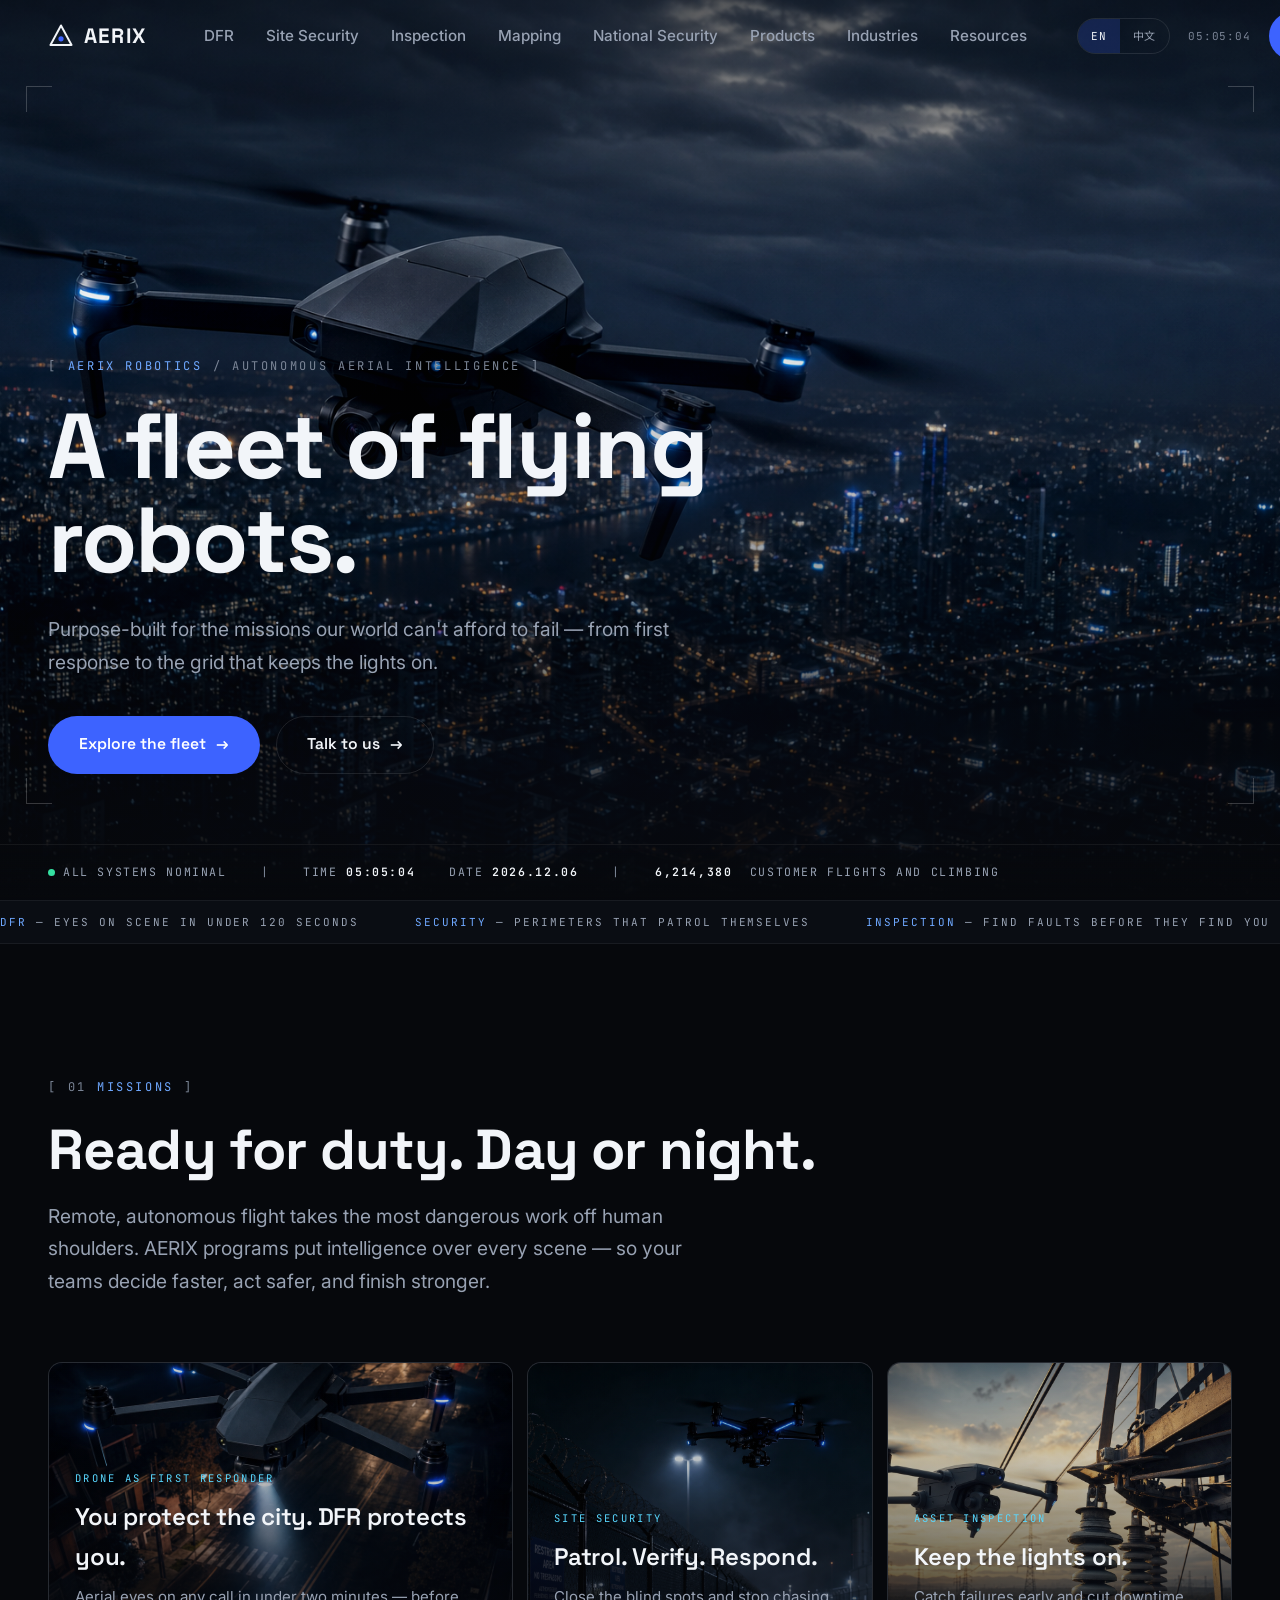
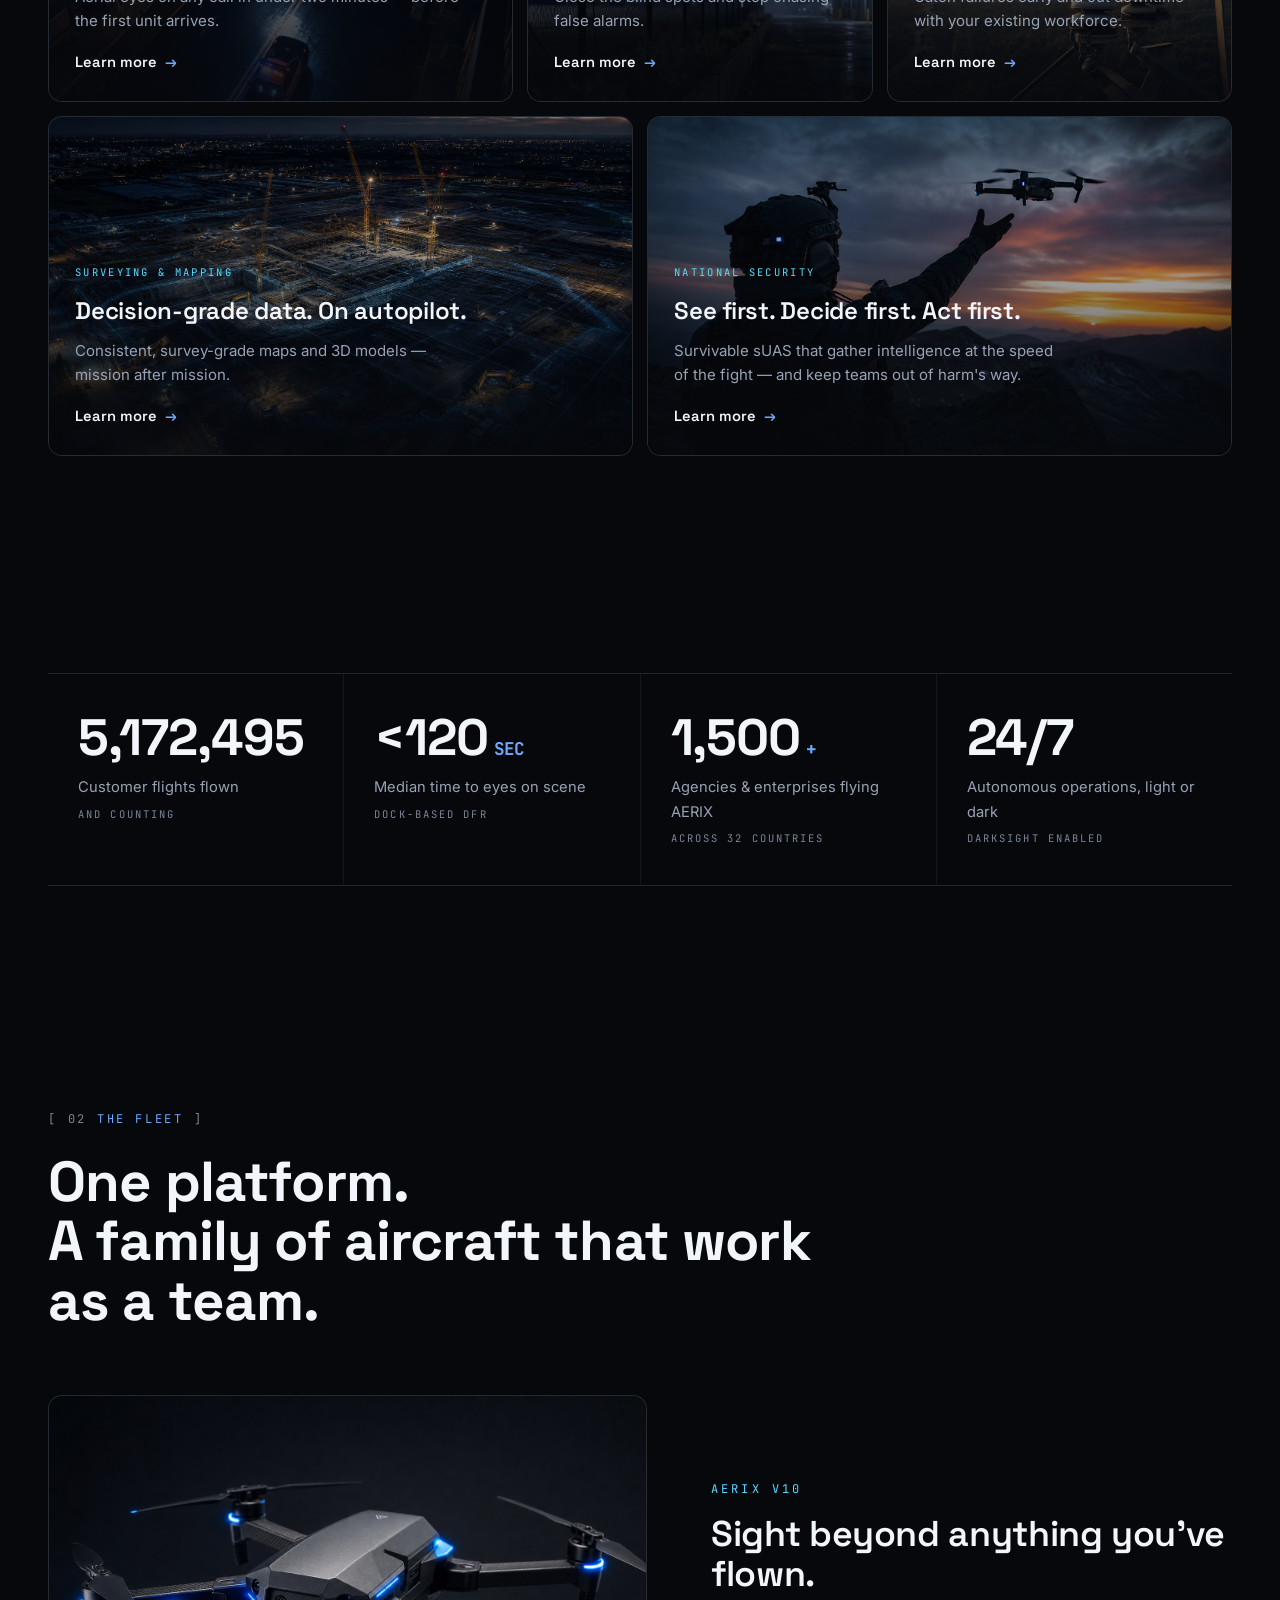
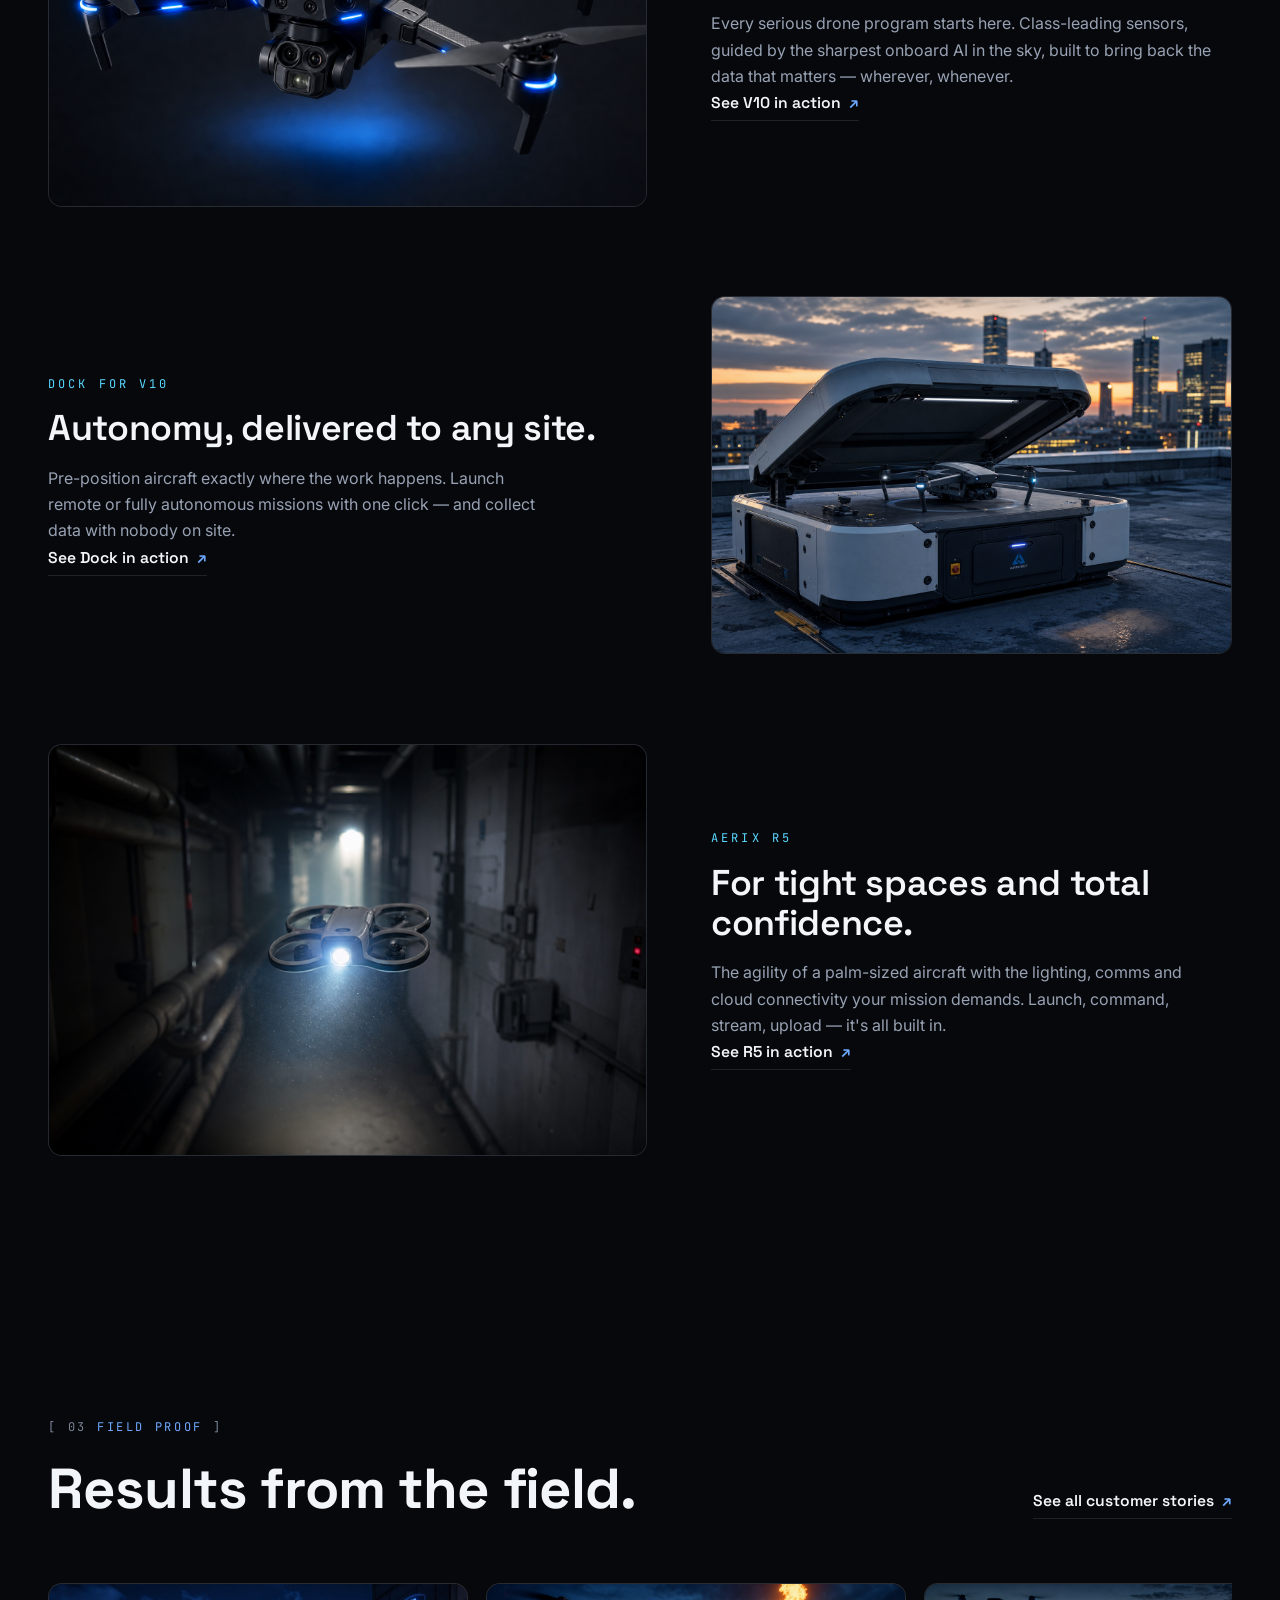
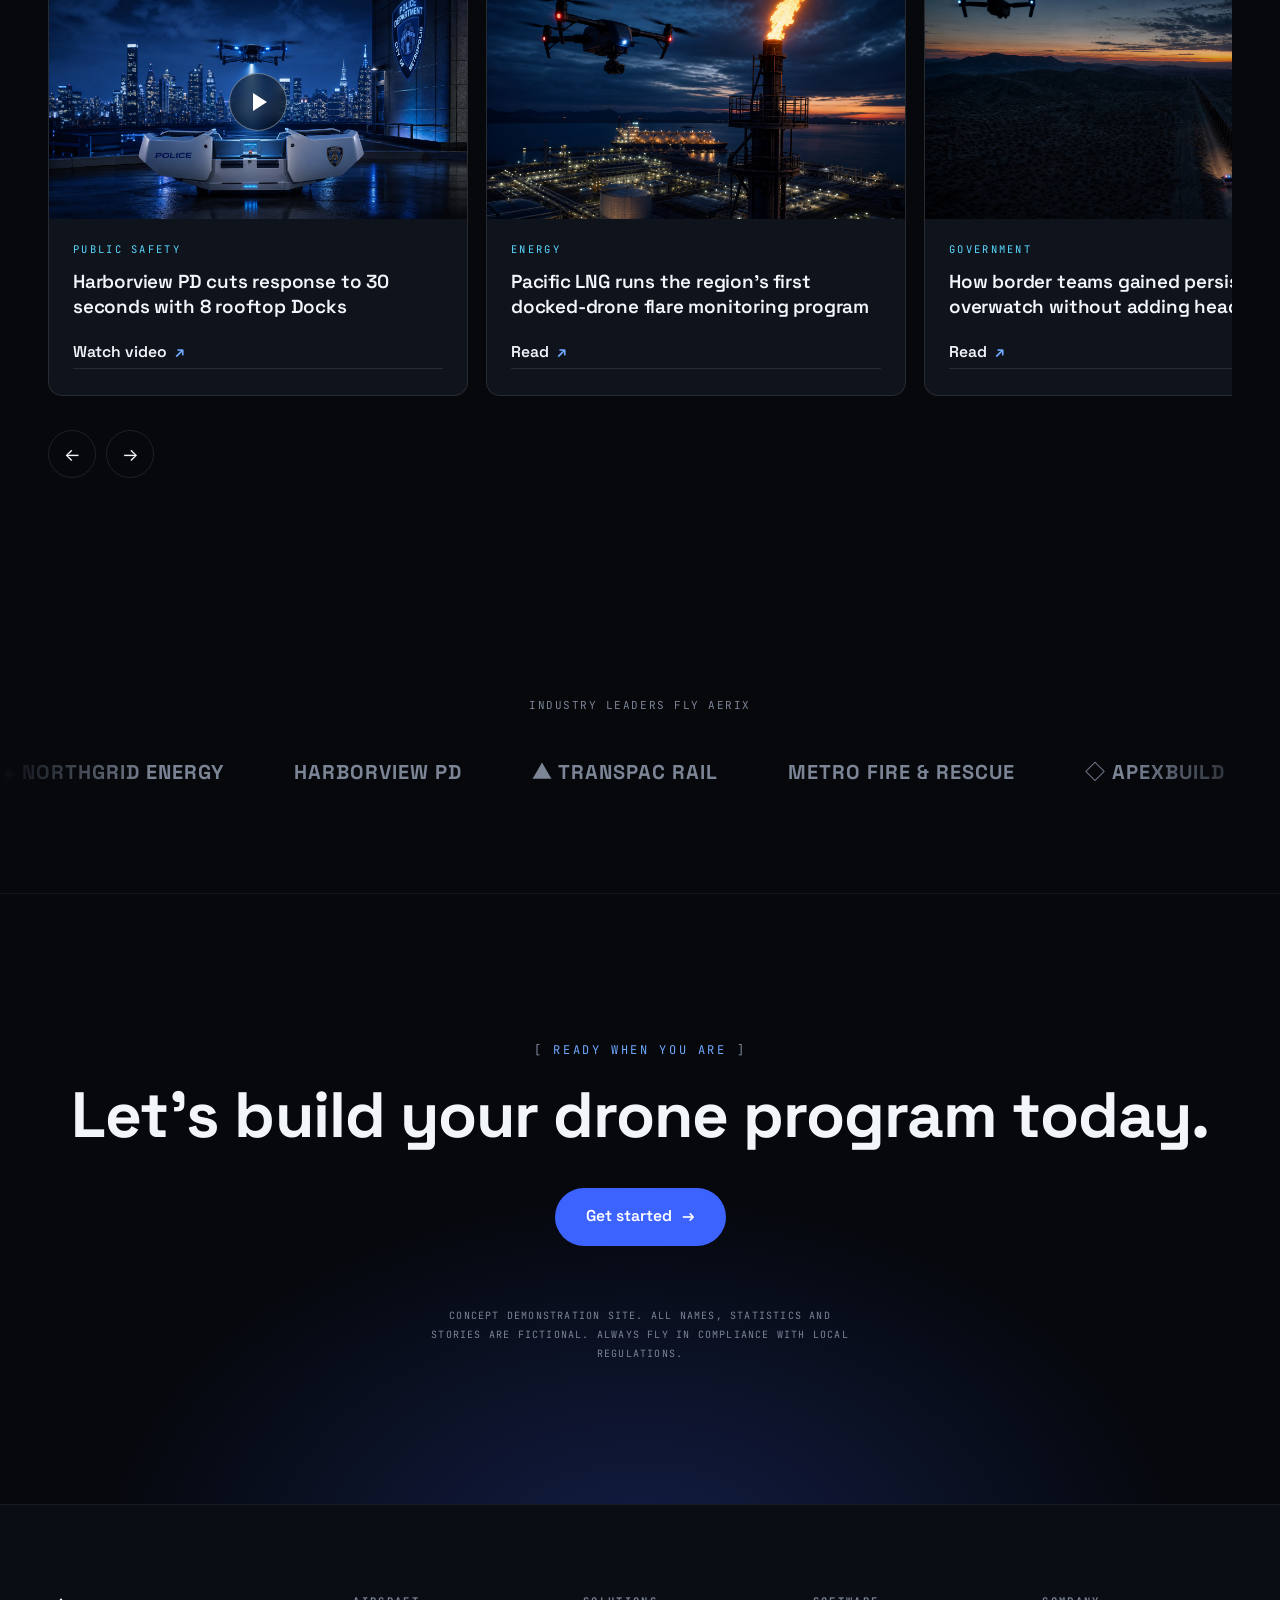
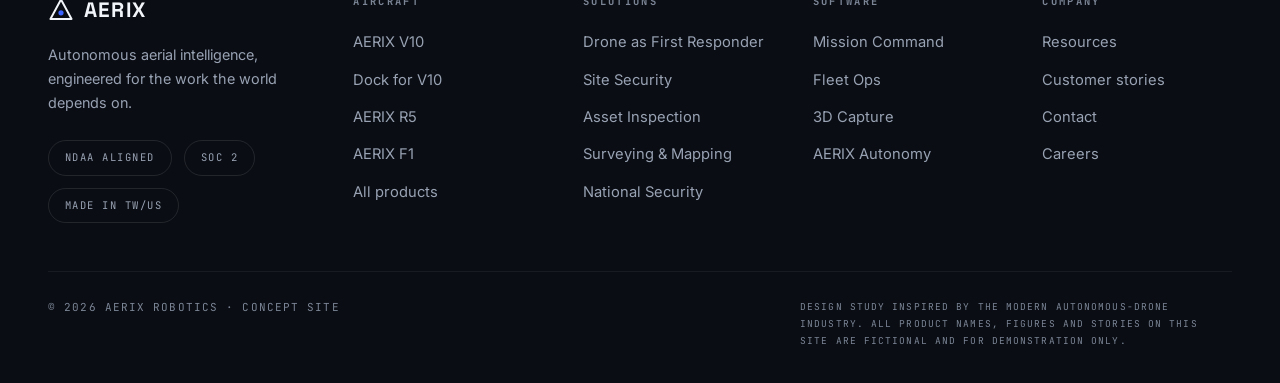
==== commit d3f5cb91: "feat(hero): add HeyGen cinematic video background to homepage hero 15s 1080p AI-generated drone b-ro" ====
--- a/index.html
+++ b/index.html
@@ -20,7 +20,7 @@
 <link rel="preconnect" href="https://fonts.googleapis.com">
 <link rel="preconnect" href="https://fonts.gstatic.com" crossorigin>
 <link href="https://fonts.googleapis.com/css2?family=Space+Grotesk:wght@500;600;700&family=Inter:wght@400;500;600&family=JetBrains+Mono:wght@400;600&family=Noto+Sans+TC:wght@400;500;700&display=swap" rel="stylesheet">
-<link rel="stylesheet" href="assets/css/main.css?v=4">
+<link rel="stylesheet" href="assets/css/main.css?v=5">
 </head>
 <body data-page="home" data-title-zh="AERIX — 自主無人機：警消先遣、巡檢與國防安全">
 
@@ -30,8 +30,11 @@
 
 <!-- ================= HERO ================= -->
 <section class="hero">
-  <div class="hero-media">
+  <div class="hero-media has-video">
     <img src="assets/img/hero-home.png" alt="AERIX V10 autonomous drone patrolling a city at dusk" data-fallback>
+    <video autoplay muted loop playsinline preload="metadata" poster="assets/img/hero-home.png" aria-hidden="true" tabindex="-1">
+      <source src="assets/video/hero.mp4" type="video/mp4">
+    </video>
   </div>
   <div class="hud" aria-hidden="true"><i></i><i></i><i></i><i></i></div>
 
--- a/assets/css/main.css
+++ b/assets/css/main.css
@@ -189,6 +189,15 @@
   width:100%;height:100%;object-fit:cover;
   animation:kenburns 26s var(--ease) infinite alternate;
   filter:saturate(.92) contrast(1.05);
+}
+.hero-media video{
+  position:absolute;inset:0;width:100%;height:100%;object-fit:cover;
+  filter:saturate(.92) contrast(1.05);
+}
+.hero-media.has-video img{display:none}
+@media (prefers-reduced-motion: reduce){
+  .hero-media video{display:none}
+  .hero-media.has-video img{display:block}
 }
 @keyframes kenburns{
   from{transform:scale(1.02) translate(0,0)}
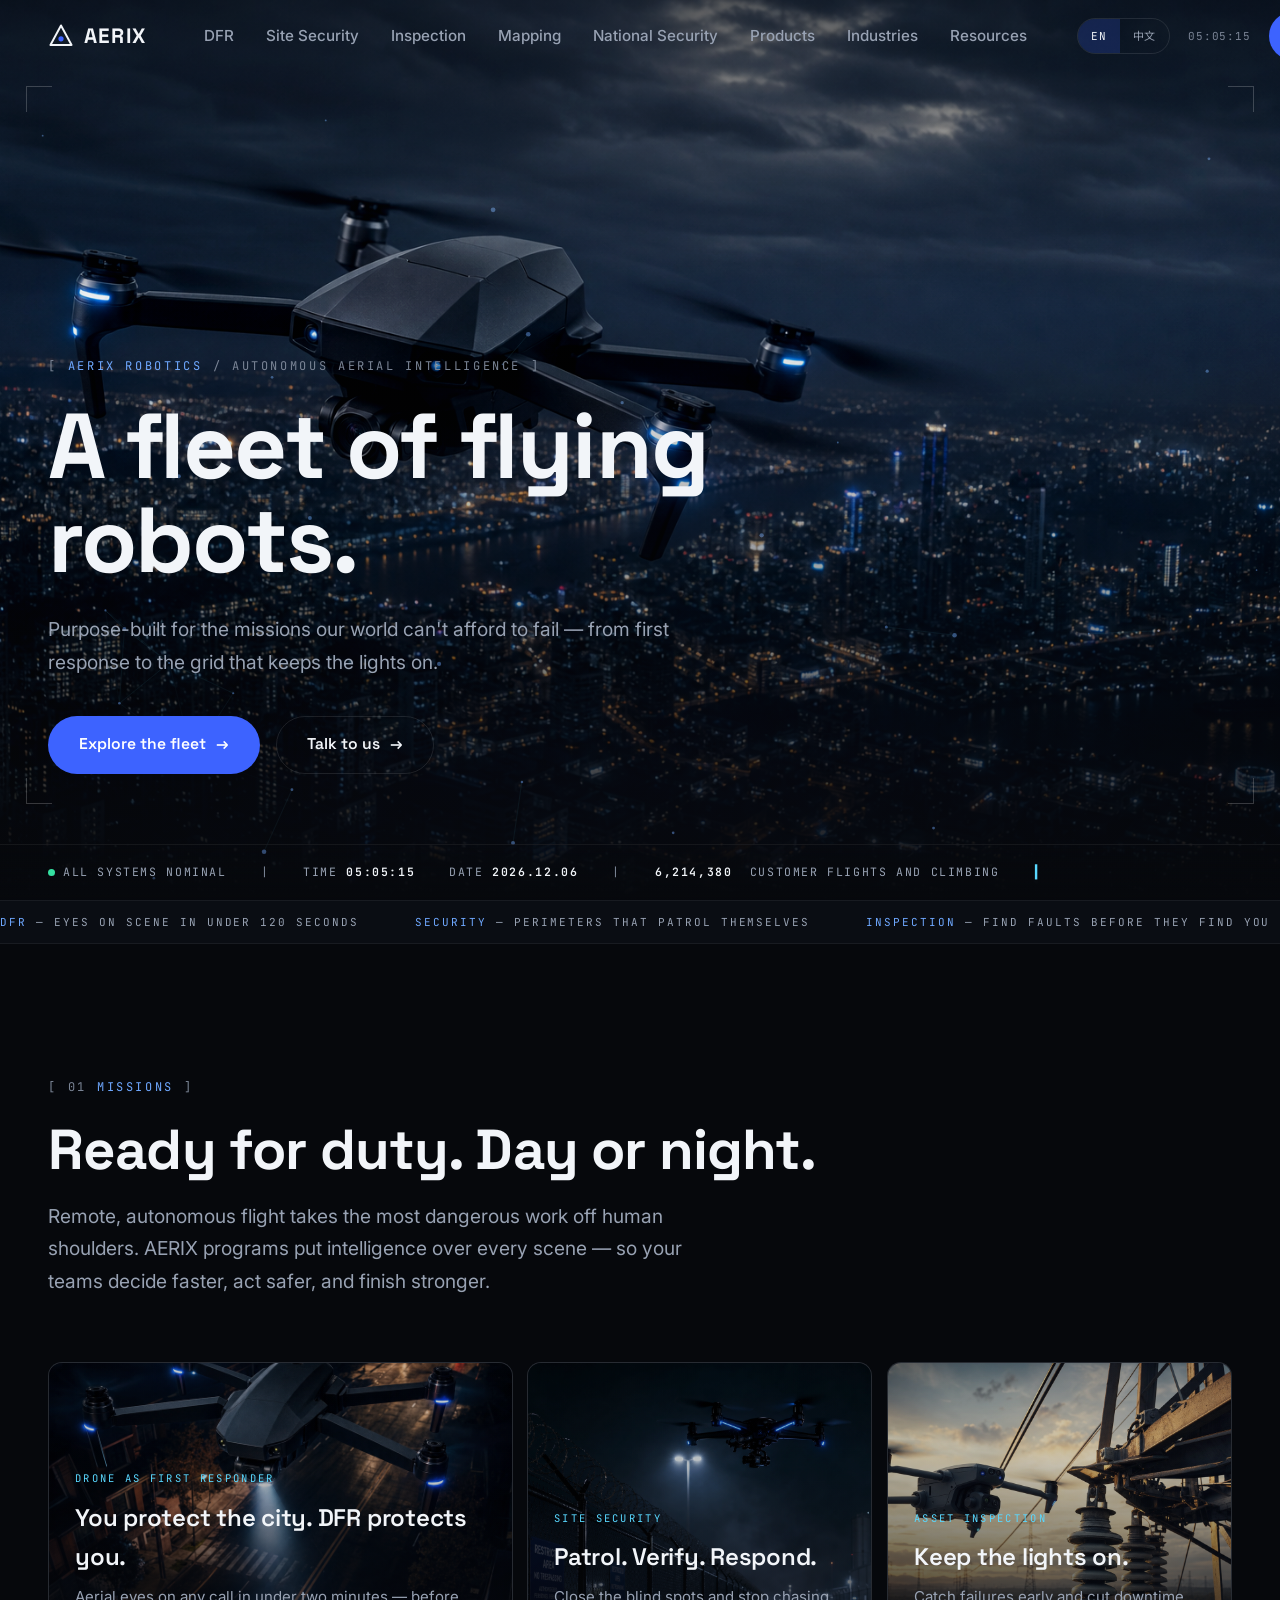
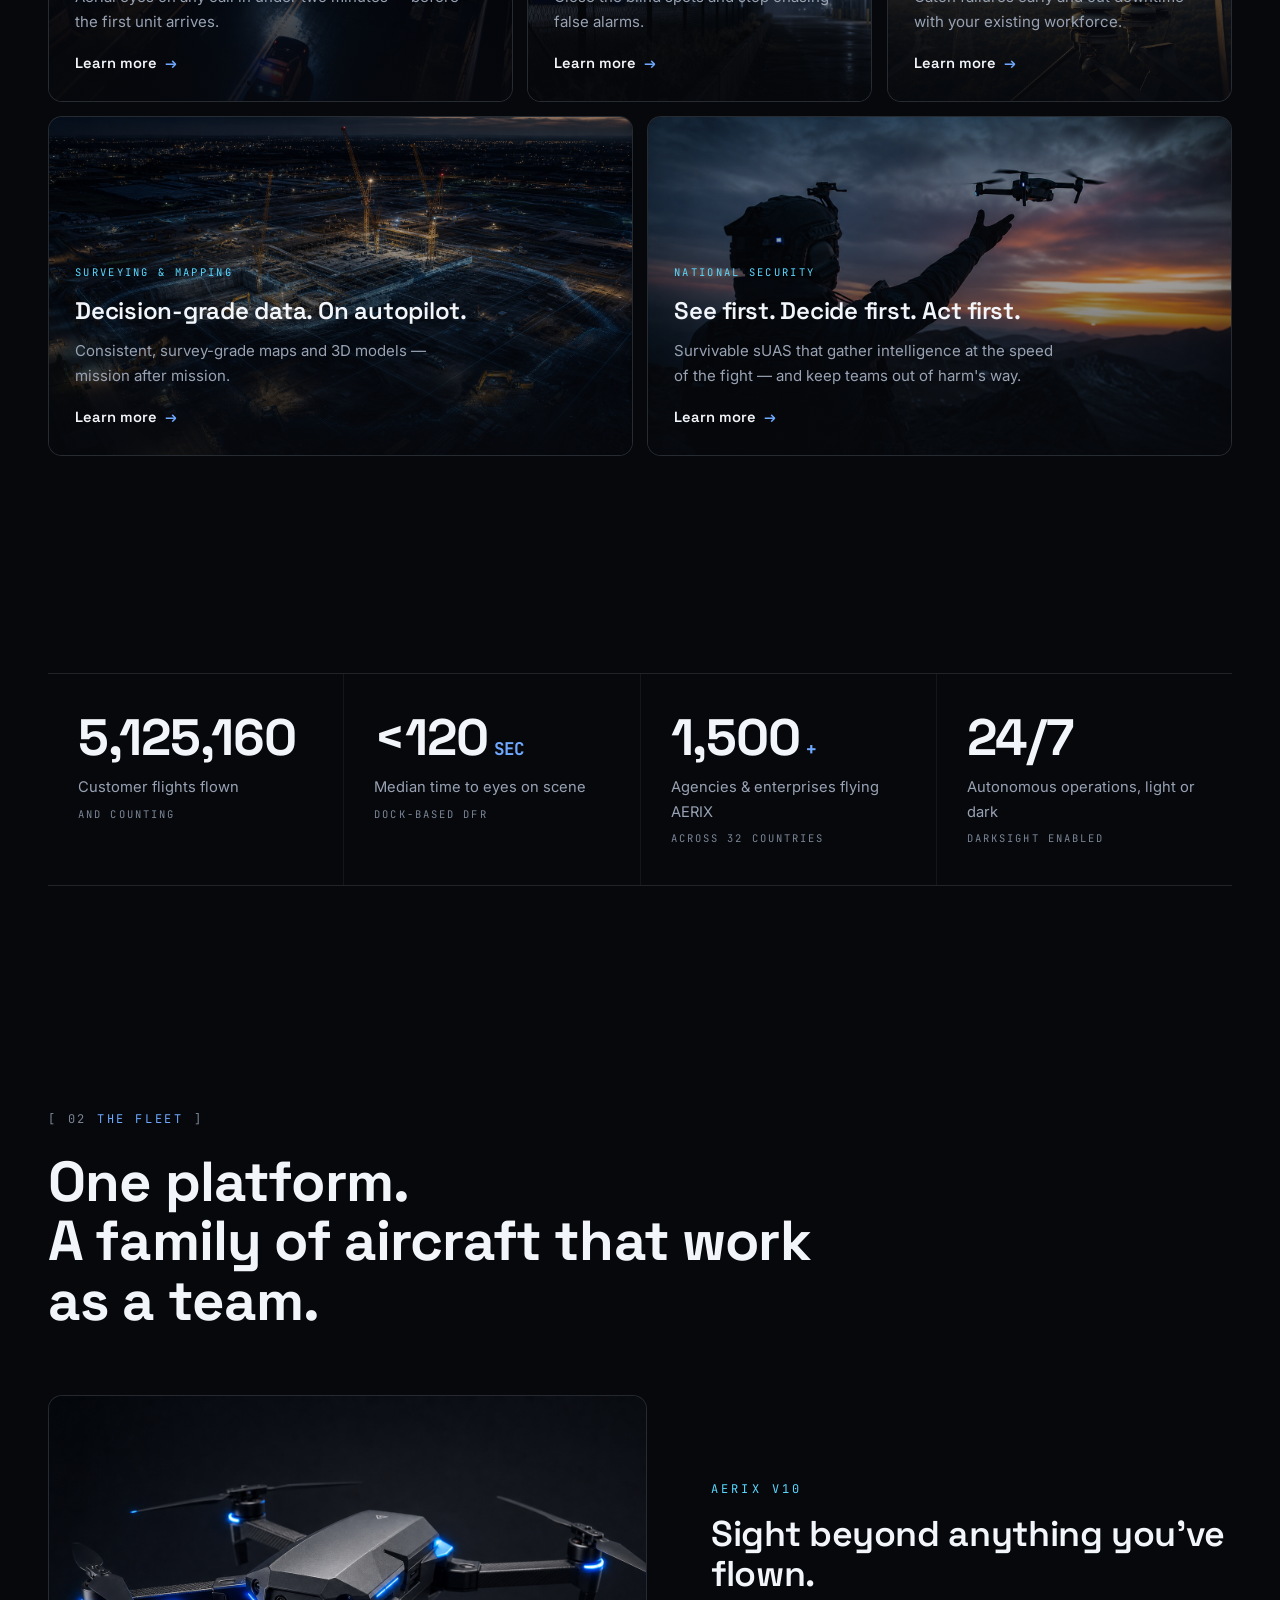
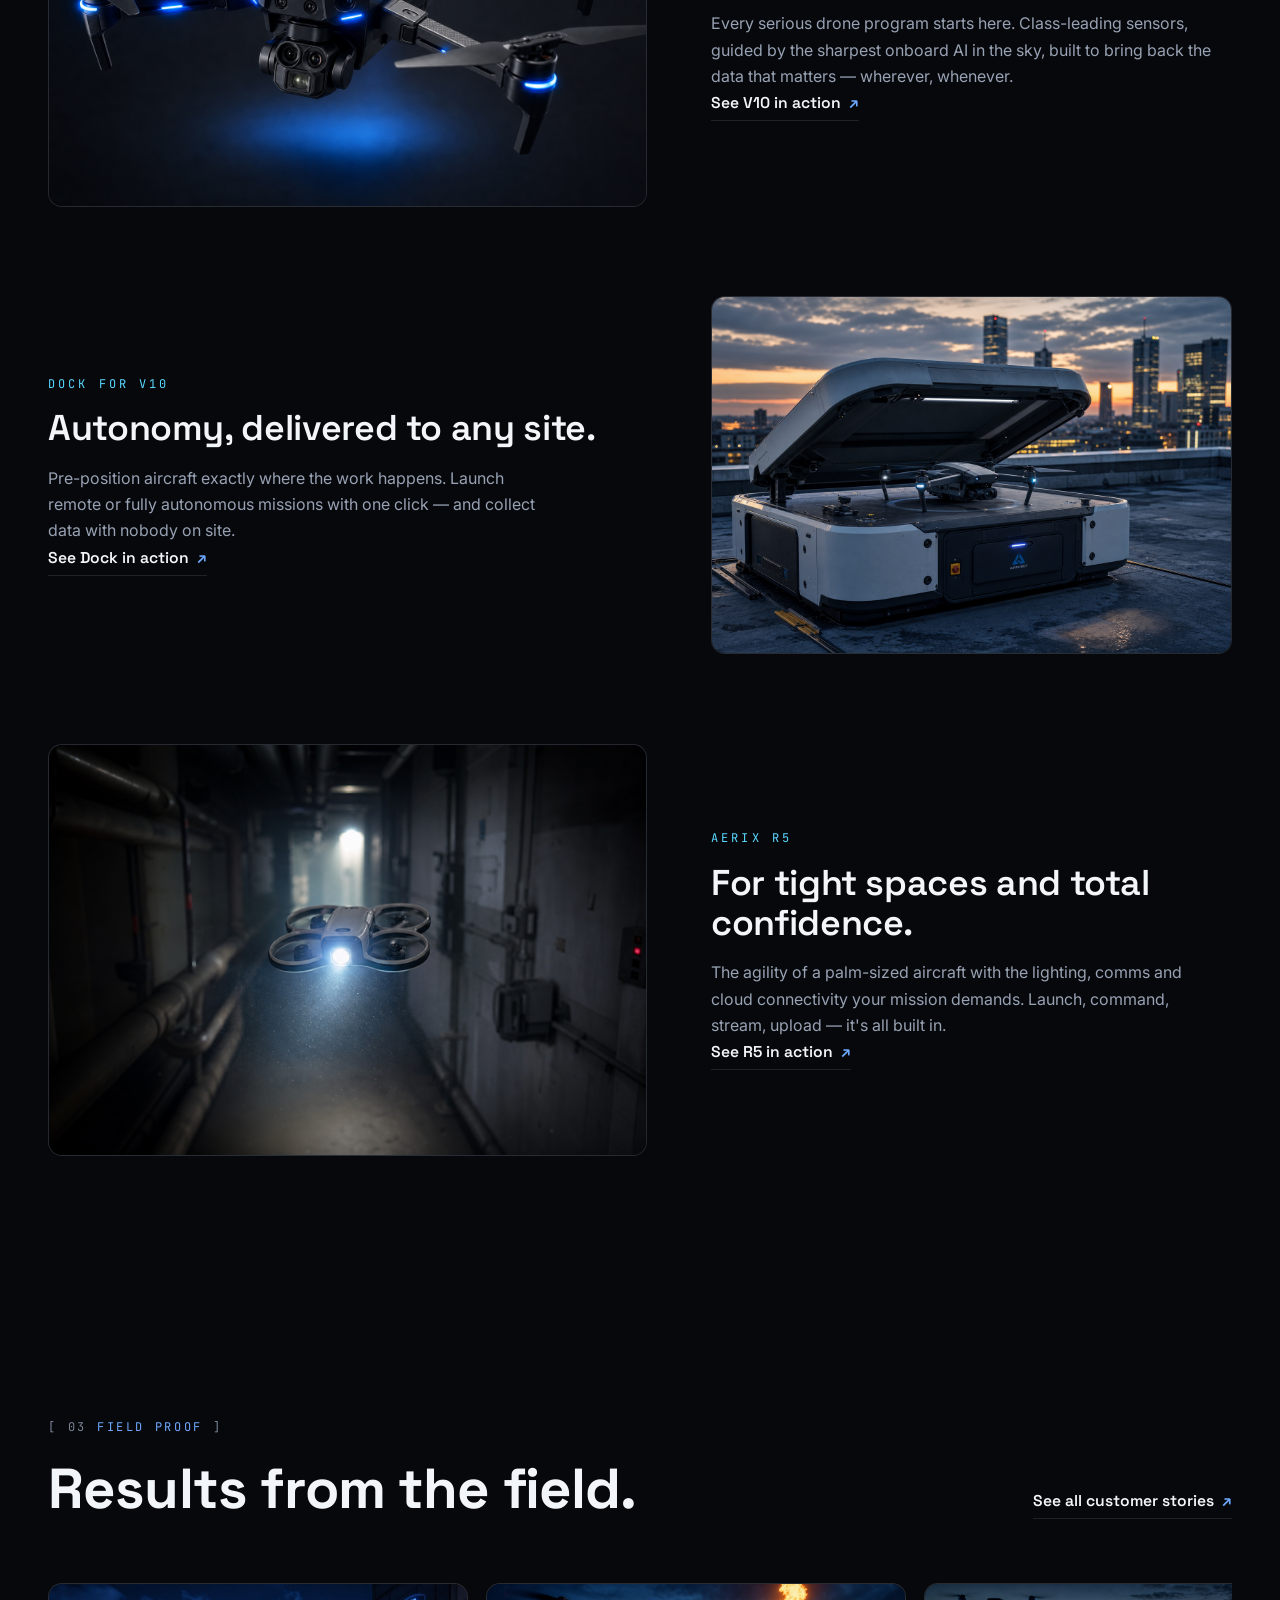
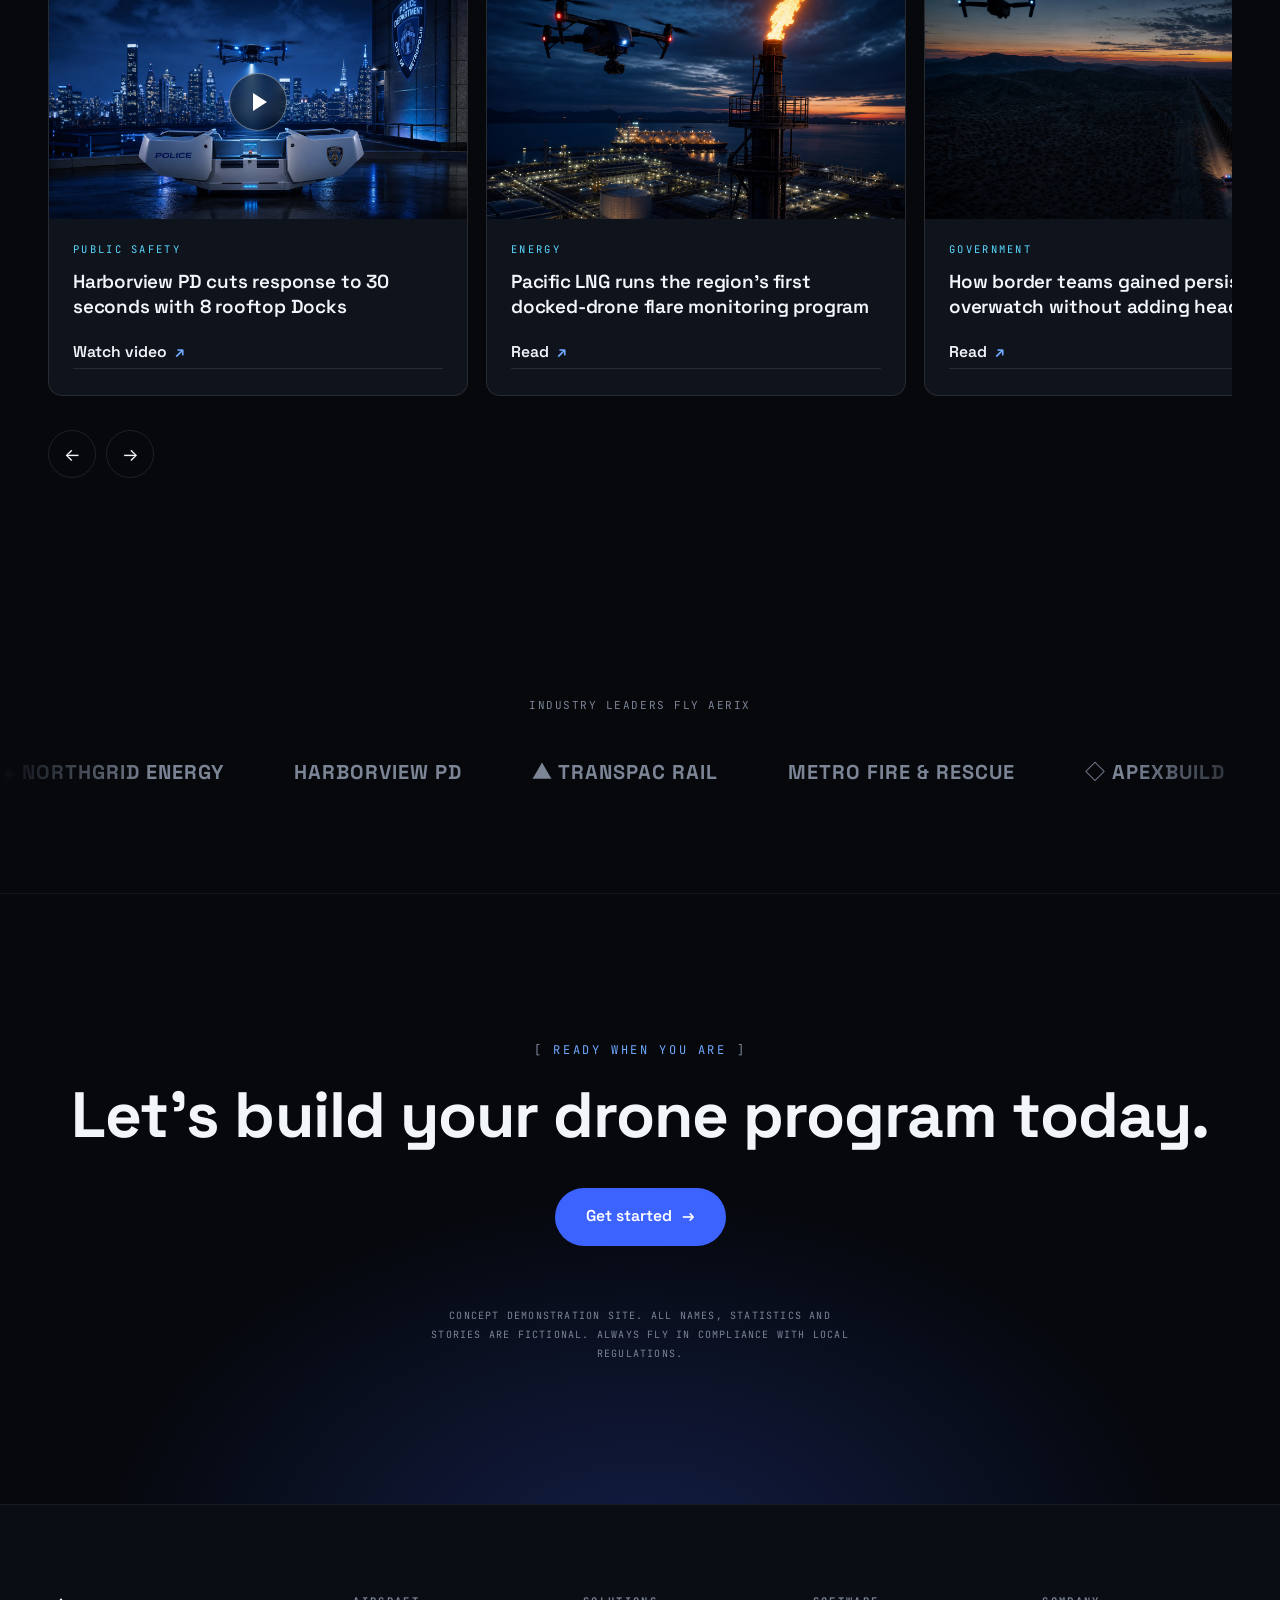
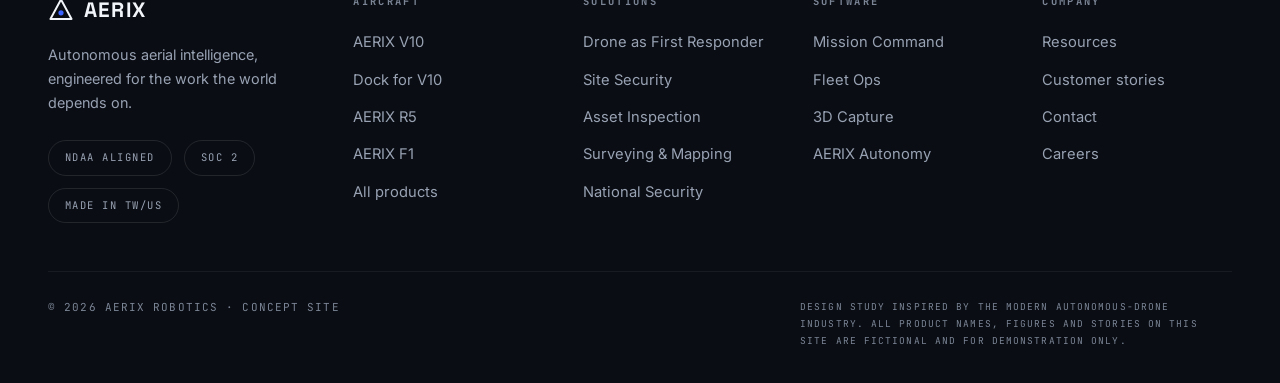
==== commit 78777626: "feat(motion): add HUD-grade motion layer v2 across the site Word-stagger hero headlines, radar scanl" ====
--- a/index.html
+++ b/index.html
@@ -20,7 +20,7 @@
 <link rel="preconnect" href="https://fonts.googleapis.com">
 <link rel="preconnect" href="https://fonts.gstatic.com" crossorigin>
 <link href="https://fonts.googleapis.com/css2?family=Space+Grotesk:wght@500;600;700&family=Inter:wght@400;500;600&family=JetBrains+Mono:wght@400;600&family=Noto+Sans+TC:wght@400;500;700&display=swap" rel="stylesheet">
-<link rel="stylesheet" href="assets/css/main.css?v=5">
+<link rel="stylesheet" href="assets/css/main.css?v=7">
 </head>
 <body data-page="home" data-title-zh="AERIX — 自主無人機：警消先遣、巡檢與國防安全">
 
@@ -309,6 +309,6 @@
 </main>
 
 <footer id="site-footer"></footer>
-<script src="assets/js/main.js?v=4"></script>
+<script src="assets/js/main.js?v=7"></script>
 </body>
 </html>
--- a/assets/css/main.css
+++ b/assets/css/main.css
@@ -607,3 +607,122 @@
   background-size:220% 100%;animation:shimmer 2.4s infinite;
 }
 @keyframes shimmer{to{background-position:-120% 0}}
+
+/* ============================================================
+   MOTION LAYER v2 — HUD-grade micro-animation system
+   ============================================================ */
+
+/* scroll progress bar */
+.scroll-progress{
+  position:fixed;top:0;left:0;height:2px;width:0;z-index:200;pointer-events:none;
+  background:linear-gradient(90deg,var(--accent),var(--cyan));
+  box-shadow:0 0 14px rgba(61,99,255,.75);
+}
+
+/* hero headline: per-word / per-glyph rise */
+.display .w{
+  display:inline-block;opacity:0;transform:translateY(.55em) rotate(1.5deg);
+  animation:wordRise .75s cubic-bezier(.16,1,.3,1) forwards;
+  animation-delay:calc(var(--i) * .05s);
+}
+@keyframes wordRise{to{opacity:1;transform:none}}
+
+/* hero scanline sweep */
+.hero-media::before{
+  content:"";position:absolute;left:0;right:0;top:-2%;height:2px;z-index:2;
+  background:linear-gradient(90deg,transparent,rgba(89,216,255,.5),transparent);
+  opacity:0;animation:scan 8s linear infinite;pointer-events:none;
+}
+@keyframes scan{
+  0%{top:-2%;opacity:0}5%{opacity:.65}45%{opacity:.45}
+  55%{top:102%;opacity:0}100%{top:102%;opacity:0}
+}
+
+/* swarm particle canvas (injected by JS) */
+.swarm{
+  position:absolute;inset:0;z-index:1;pointer-events:none;
+  mix-blend-mode:screen;opacity:.55;
+}
+
+/* HUD corners: slow breathing */
+.hud i{animation:hudGlow 3.8s ease-in-out infinite}
+.hud i:nth-child(2){animation-delay:.4s}
+.hud i:nth-child(3){animation-delay:.8s}
+.hud i:nth-child(4){animation-delay:1.2s}
+@keyframes hudGlow{50%{opacity:.4;transform:scale(.94)}}
+
+/* telemetry blinking cursor */
+.telemetry-inner::after{
+  content:"▍";font-family:var(--font-m);color:var(--cyan);
+  margin-left:2px;animation:cursorBlink 1.1s steps(1) infinite;
+}
+@keyframes cursorBlink{50%{opacity:0}}
+
+/* stats: HUD boot flicker when revealed */
+.reveal.in .stat .num{animation:hudBoot .5s steps(2) .05s both}
+@keyframes hudBoot{
+  0%{opacity:0}25%{opacity:.75}40%{opacity:.15}
+  60%{opacity:.85}80%{opacity:.45}100%{opacity:1}
+}
+
+/* mini-card icon pop */
+.reveal.in .ic{animation:icPop .55s cubic-bezier(.34,1.56,.64,1) .1s both}
+@keyframes icPop{from{opacity:0;transform:scale(.5) rotate(-8deg)}to{opacity:1;transform:none}}
+
+/* chips slide in after parent reveal */
+.reveal .chip{opacity:0;transform:translateY(-10px);transition:opacity .5s .4s,transform .5s .4s}
+.reveal.in .chip{opacity:1;transform:none}
+
+/* story play button: sonar pulse */
+.story-thumb .play i{animation:sonar 2.6s ease-out infinite}
+@keyframes sonar{
+  0%{box-shadow:0 0 0 0 rgba(89,216,255,.45)}
+  70%{box-shadow:0 0 0 18px rgba(89,216,255,0)}
+  100%{box-shadow:0 0 0 0 rgba(89,216,255,0)}
+}
+
+/* button shine sweep */
+.btn::before{
+  content:"";position:absolute;inset:0;pointer-events:none;
+  background:linear-gradient(115deg,transparent 32%,rgba(255,255,255,.28) 50%,transparent 68%);
+  transform:translateX(-130%);transition:transform .65s var(--ease);
+}
+.btn:hover::before{transform:translateX(130%)}
+
+/* logo mark spin on hover */
+.logo svg{transition:transform .6s cubic-bezier(.34,1.56,.64,1)}
+.logo:hover svg{transform:rotate(120deg)}
+
+/* base reveal: add subtle scale + springier ease */
+.reveal{transform:translateY(30px) scale(.985);transition-timing-function:cubic-bezier(.16,1,.3,1)}
+
+/* directional entrances for split rows (composes with base reveal) */
+.split.reveal .split-media{transform:translateX(-28px);transition:transform .9s cubic-bezier(.16,1,.3,1) .08s}
+.split.reveal .split-copy{transform:translateX(28px);transition:transform .9s cubic-bezier(.16,1,.3,1) .14s}
+.split.rev.reveal .split-media{transform:translateX(28px)}
+.split.rev.reveal .split-copy{transform:translateX(-28px)}
+.split.reveal.in .split-media,.split.reveal.in .split-copy{transform:none}
+
+.family-item.reveal .family-media{transform:translateX(-26px);transition:transform .9s cubic-bezier(.16,1,.3,1) .08s}
+.family-item.reveal .family-copy{transform:translateX(26px);transition:transform .9s cubic-bezier(.16,1,.3,1) .14s}
+.family-item:nth-child(even).reveal .family-media{transform:translateX(26px)}
+.family-item:nth-child(even).reveal .family-copy{transform:translateX(-26px)}
+.family-item.reveal.in .family-media,.family-item.reveal.in .family-copy{transform:none}
+
+/* scroll-driven parallax (uses `translate` so it never fights transform transitions) */
+@supports (animation-timeline: view()){
+  .split-media,.family-media{
+    animation:parY linear both;animation-timeline:view();
+    animation-range:entry 0% exit 100%;
+  }
+  @keyframes parY{from{translate:0 22px}to{translate:0 -22px}}
+  .story-thumb img,.card-media img{
+    animation:parYs linear both;animation-timeline:view();
+    animation-range:entry 0% exit 100%;
+  }
+  @keyframes parYs{from{translate:0 10px}to{translate:0 -10px}}
+}
+
+/* card tilt helper (JS drives, this just promotes) */
+.card{will-change:transform}
+
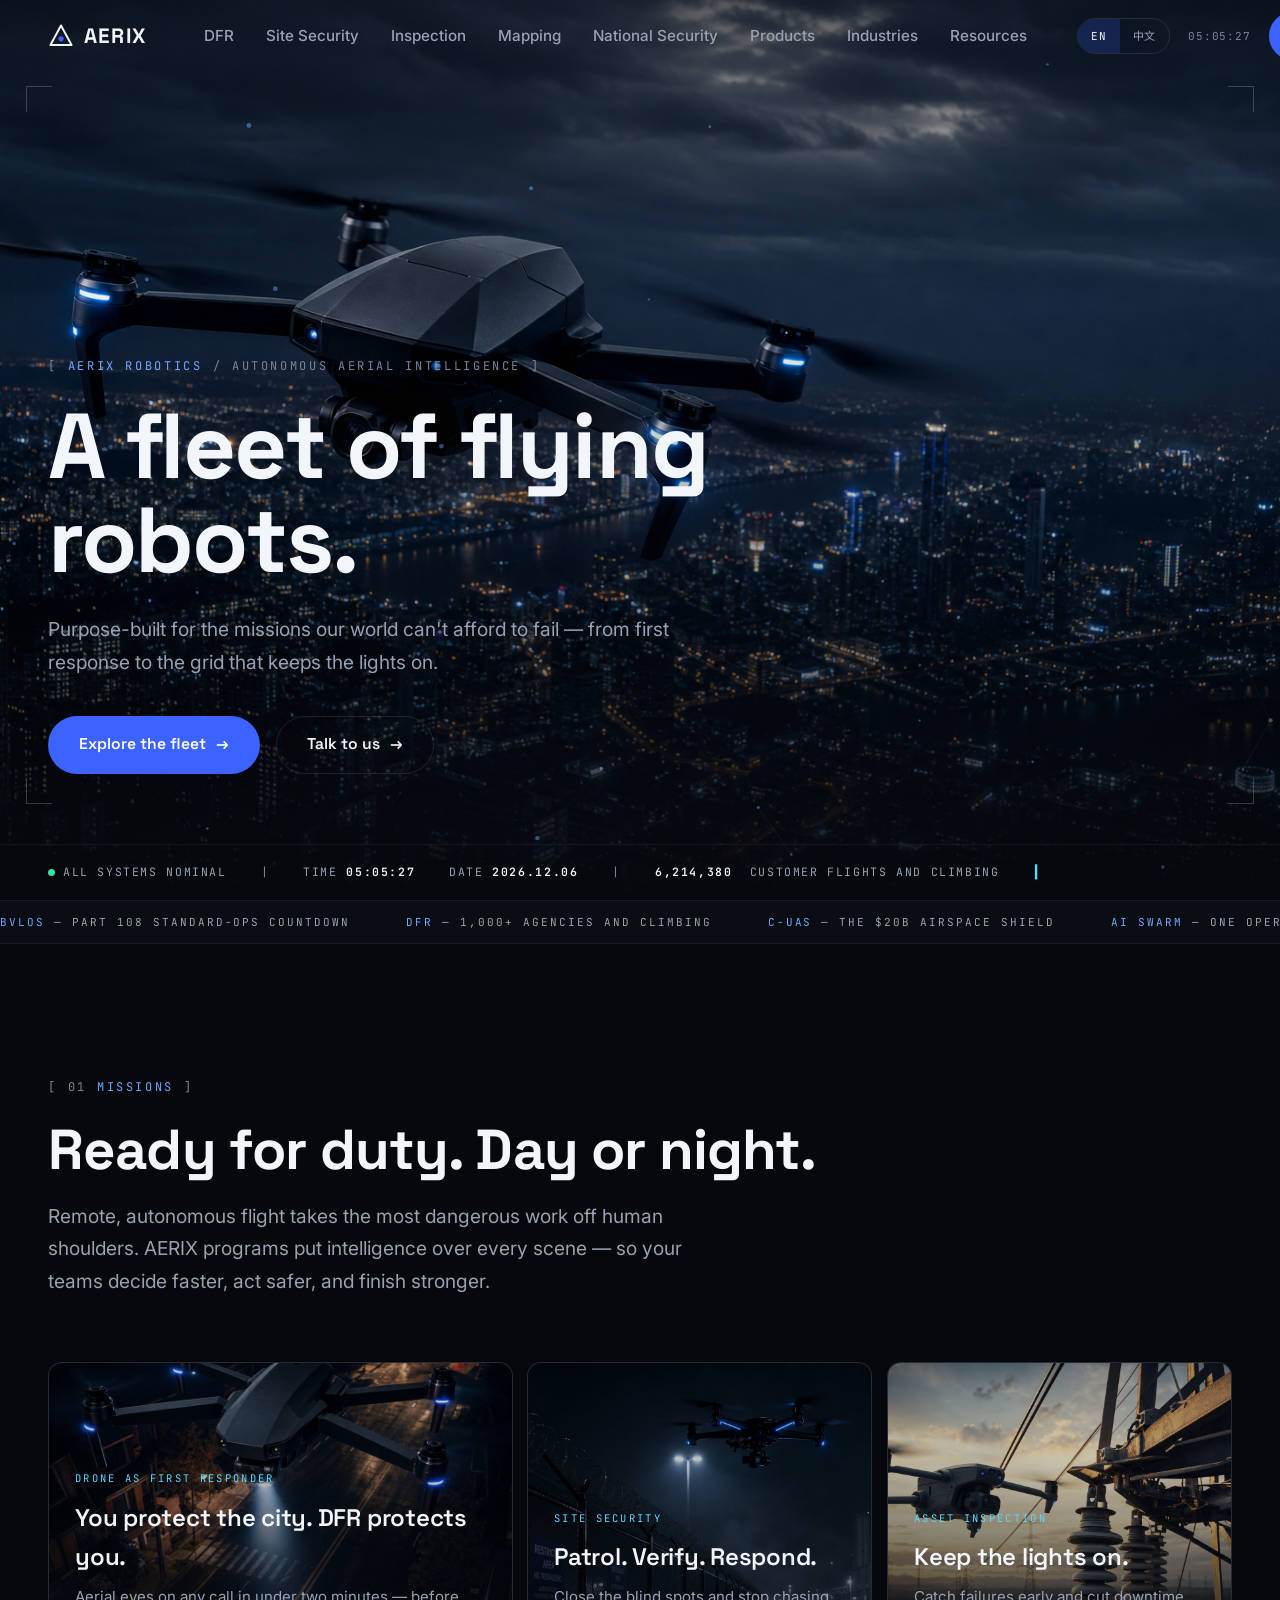
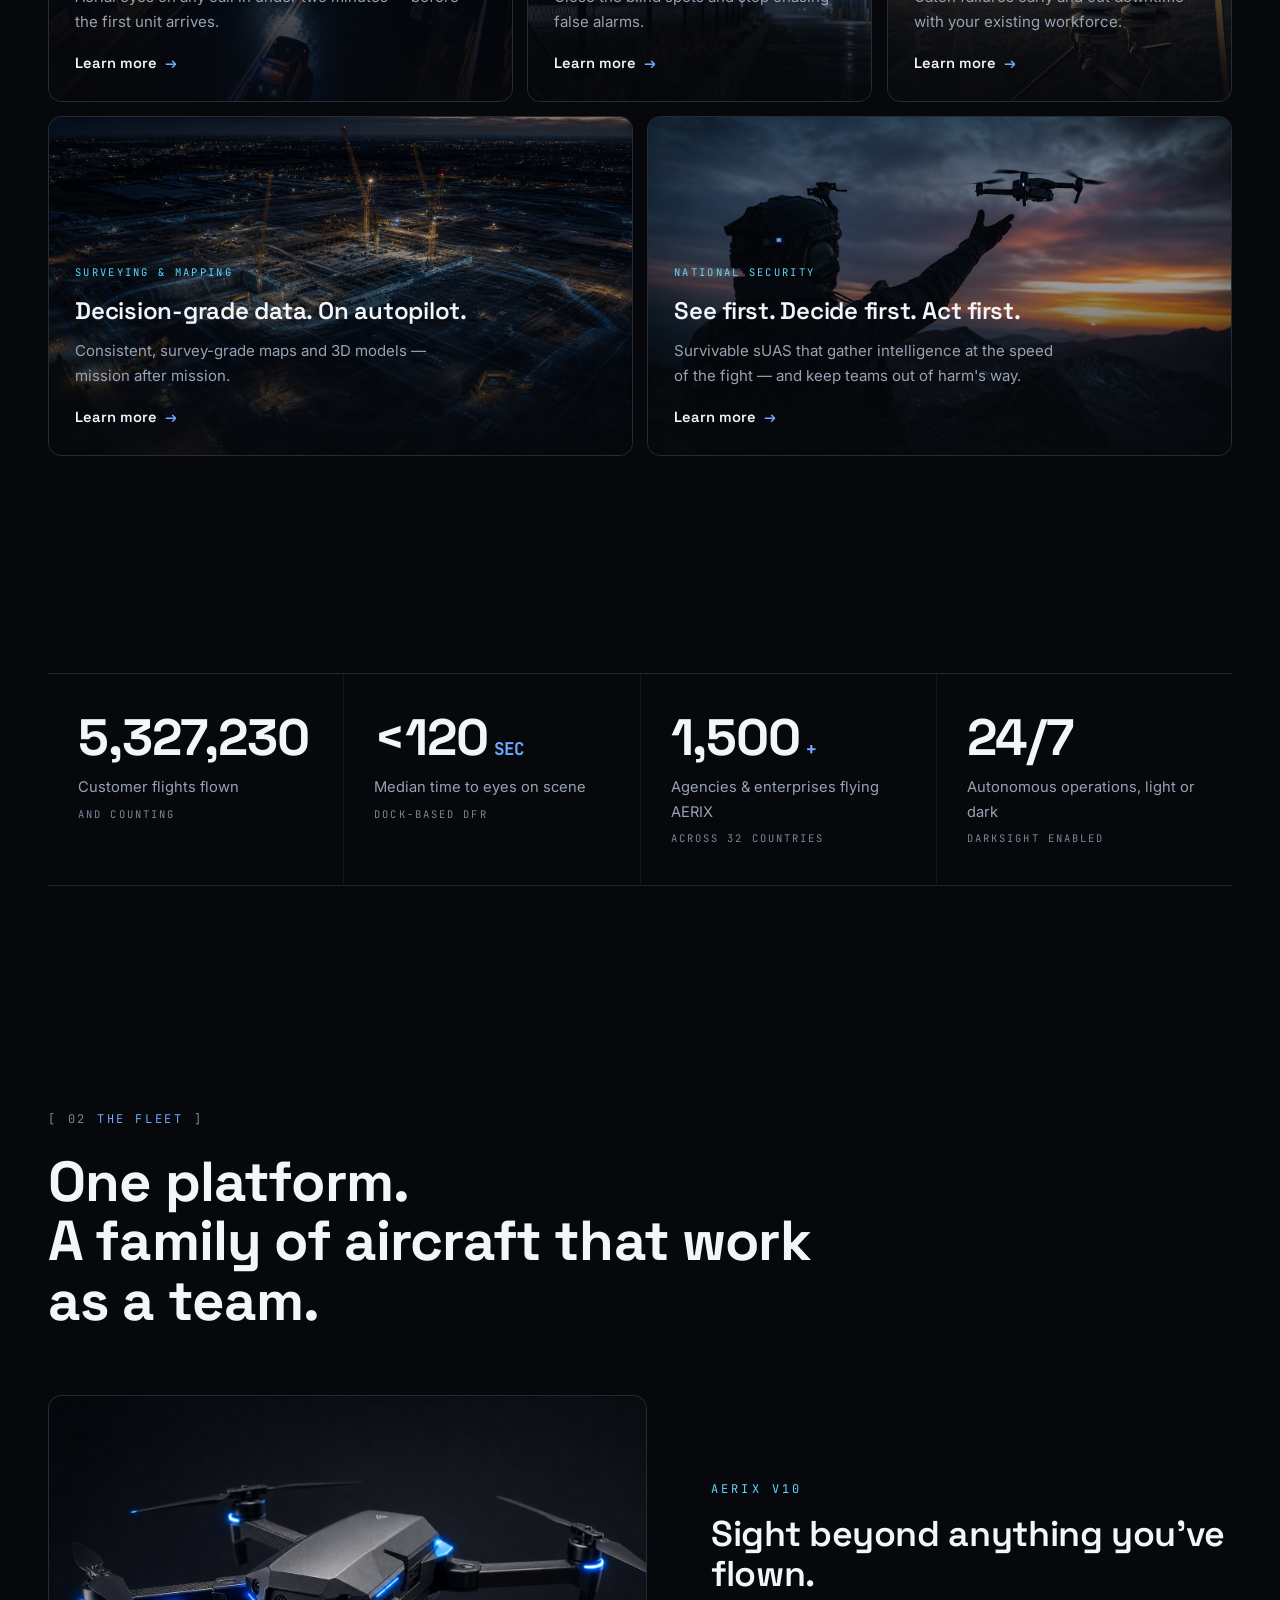
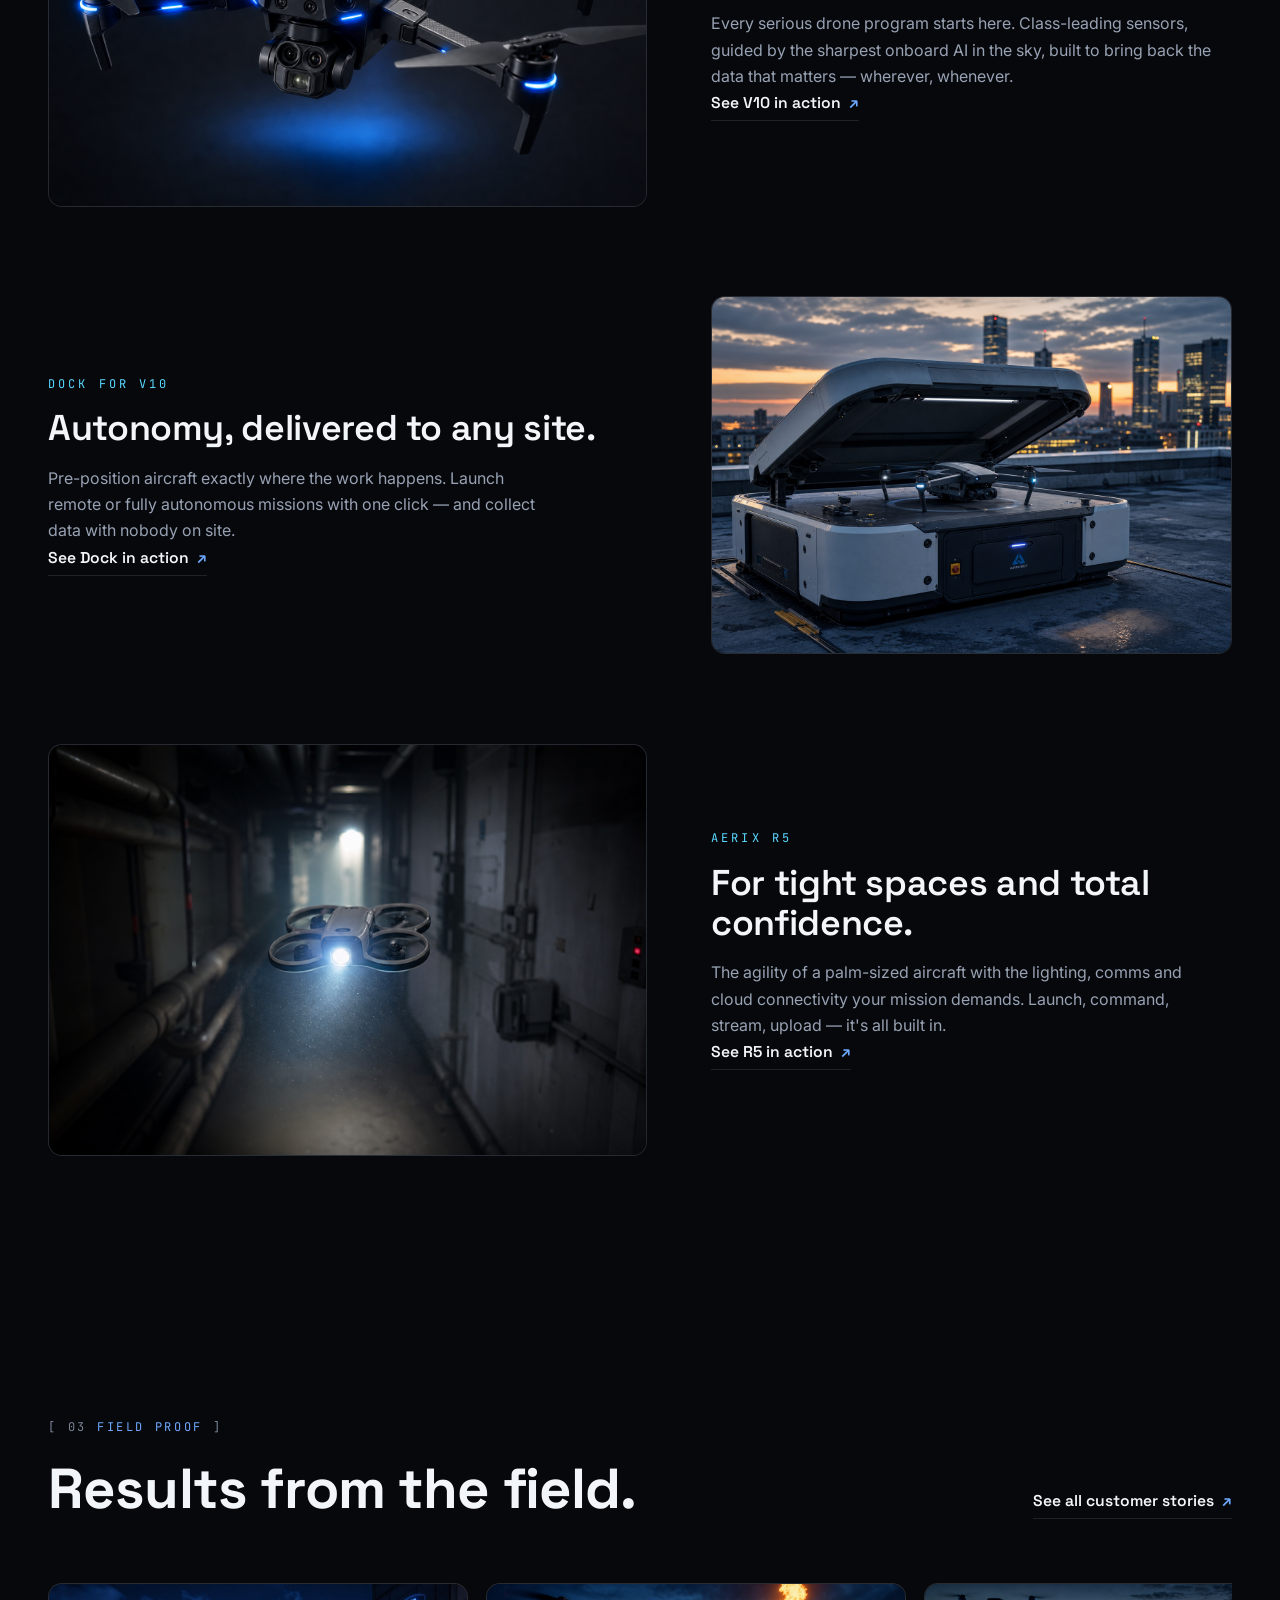
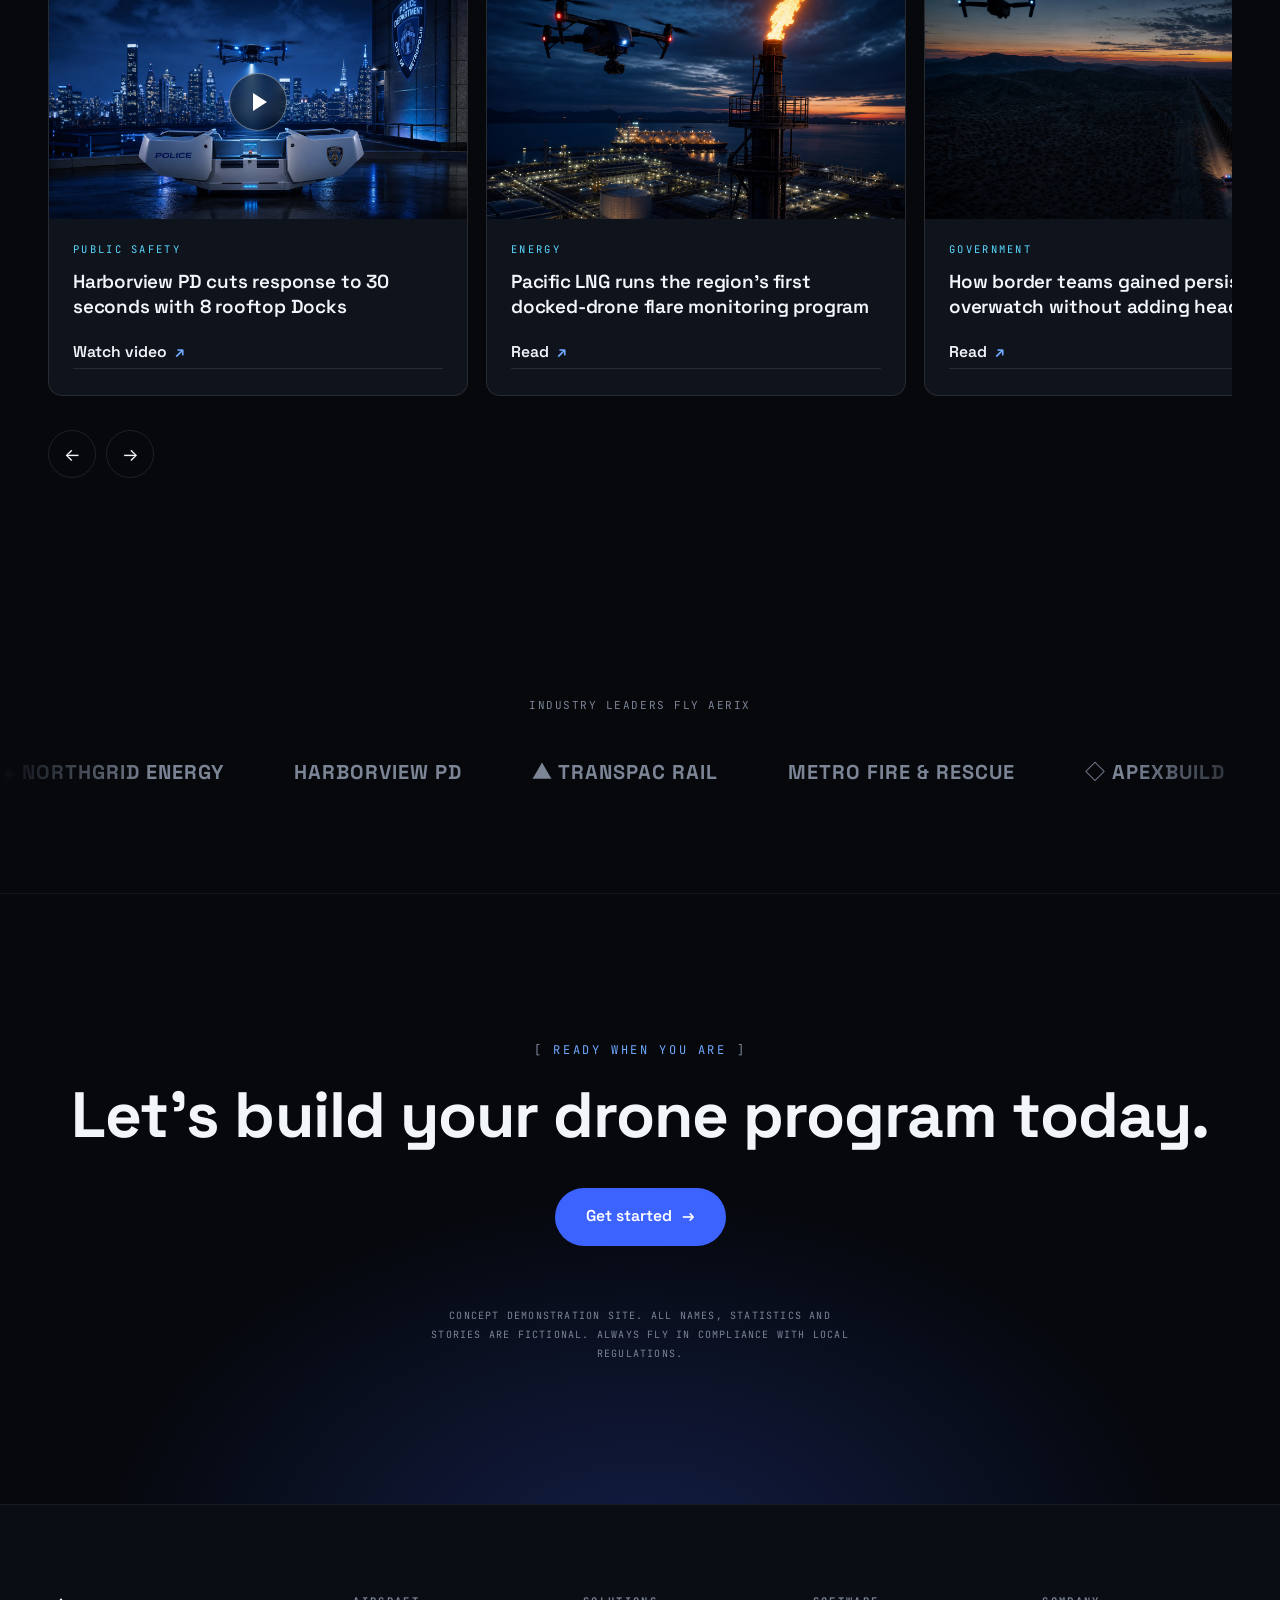
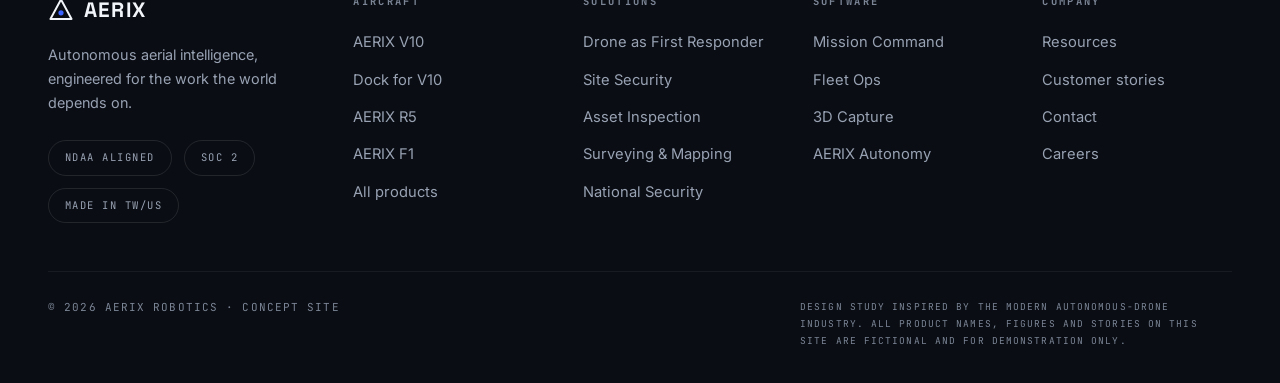
==== commit d09fb45d: "feat(home): swap ticker to 2026 drone-industry radar Five research-backed hot topics (BVLOS Part 108" ====
--- a/index.html
+++ b/index.html
@@ -60,19 +60,19 @@
   </div>
 </section>
 
-<!-- ================= TICKER ================= -->
+<!-- ================= TICKER · 2026 INDUSTRY RADAR ================= -->
 <div class="ticker" aria-hidden="true">
   <div class="ticker-track">
-    <span><i>DFR</i> <span data-zh="— 120 秒內抵達現場上空">— EYES ON SCENE IN UNDER 120 SECONDS</span></span>
-    <span><i data-zh="安防">SECURITY</i> <span data-zh="— 會自己巡邏的周界">— PERIMETERS THAT PATROL THEMSELVES</span></span>
-    <span><i data-zh="巡檢">INSPECTION</i> <span data-zh="— 在故障找上你之前找到它">— FIND FAULTS BEFORE THEY FIND YOU</span></span>
-    <span><i data-zh="測繪">MAPPING</i> <span data-zh="— 免人力的測量級圖資">— SURVEY-GRADE DATA, HANDS-FREE</span></span>
-    <span><i data-zh="國防">DEFENSE</i> <span data-zh="— 先看見，先決策">— SEE FIRST, DECIDE FIRST</span></span>
-    <span><i>DFR</i> <span data-zh="— 120 秒內抵達現場上空">— EYES ON SCENE IN UNDER 120 SECONDS</span></span>
-    <span><i data-zh="安防">SECURITY</i> <span data-zh="— 會自己巡邏的周界">— PERIMETERS THAT PATROL THEMSELVES</span></span>
-    <span><i data-zh="巡檢">INSPECTION</i> <span data-zh="— 在故障找上你之前找到它">— FIND FAULTS BEFORE THEY FIND YOU</span></span>
-    <span><i data-zh="測繪">MAPPING</i> <span data-zh="— 免人力的測量級圖資">— SURVEY-GRADE DATA, HANDS-FREE</span></span>
-    <span><i data-zh="國防">DEFENSE</i> <span data-zh="— 先看見，先決策">— SEE FIRST, DECIDE FIRST</span></span>
+    <span><i>BVLOS</i> <span data-zh="— PART 108 常態化倒數">— PART 108 STANDARD-OPS COUNTDOWN</span></span>
+    <span><i>DFR</i> <span data-zh="— 警消機關破千持續攀升">— 1,000+ AGENCIES AND CLIMBING</span></span>
+    <span><i>C-UAS</i> <span data-zh="— 200 億美元等級的空域之盾">— THE $20B AIRSPACE SHIELD</span></span>
+    <span><i data-zh="AI 蜂群">AI SWARM</i> <span data-zh="— 一名操作員，多機協同">— ONE OPERATOR, MANY AIRCRAFT</span></span>
+    <span><i data-zh="台灣">TAIWAN</i> <span data-zh="— 500 億國防訂單啟動國家隊">— NT$50B NATIONAL DRONE FLEET</span></span>
+    <span><i>BVLOS</i> <span data-zh="— PART 108 常態化倒數">— PART 108 STANDARD-OPS COUNTDOWN</span></span>
+    <span><i>DFR</i> <span data-zh="— 警消機關破千持續攀升">— 1,000+ AGENCIES AND CLIMBING</span></span>
+    <span><i>C-UAS</i> <span data-zh="— 200 億美元等級的空域之盾">— THE $20B AIRSPACE SHIELD</span></span>
+    <span><i data-zh="AI 蜂群">AI SWARM</i> <span data-zh="— 一名操作員，多機協同">— ONE OPERATOR, MANY AIRCRAFT</span></span>
+    <span><i data-zh="台灣">TAIWAN</i> <span data-zh="— 500 億國防訂單啟動國家隊">— NT$50B NATIONAL DRONE FLEET</span></span>
   </div>
 </div>
 
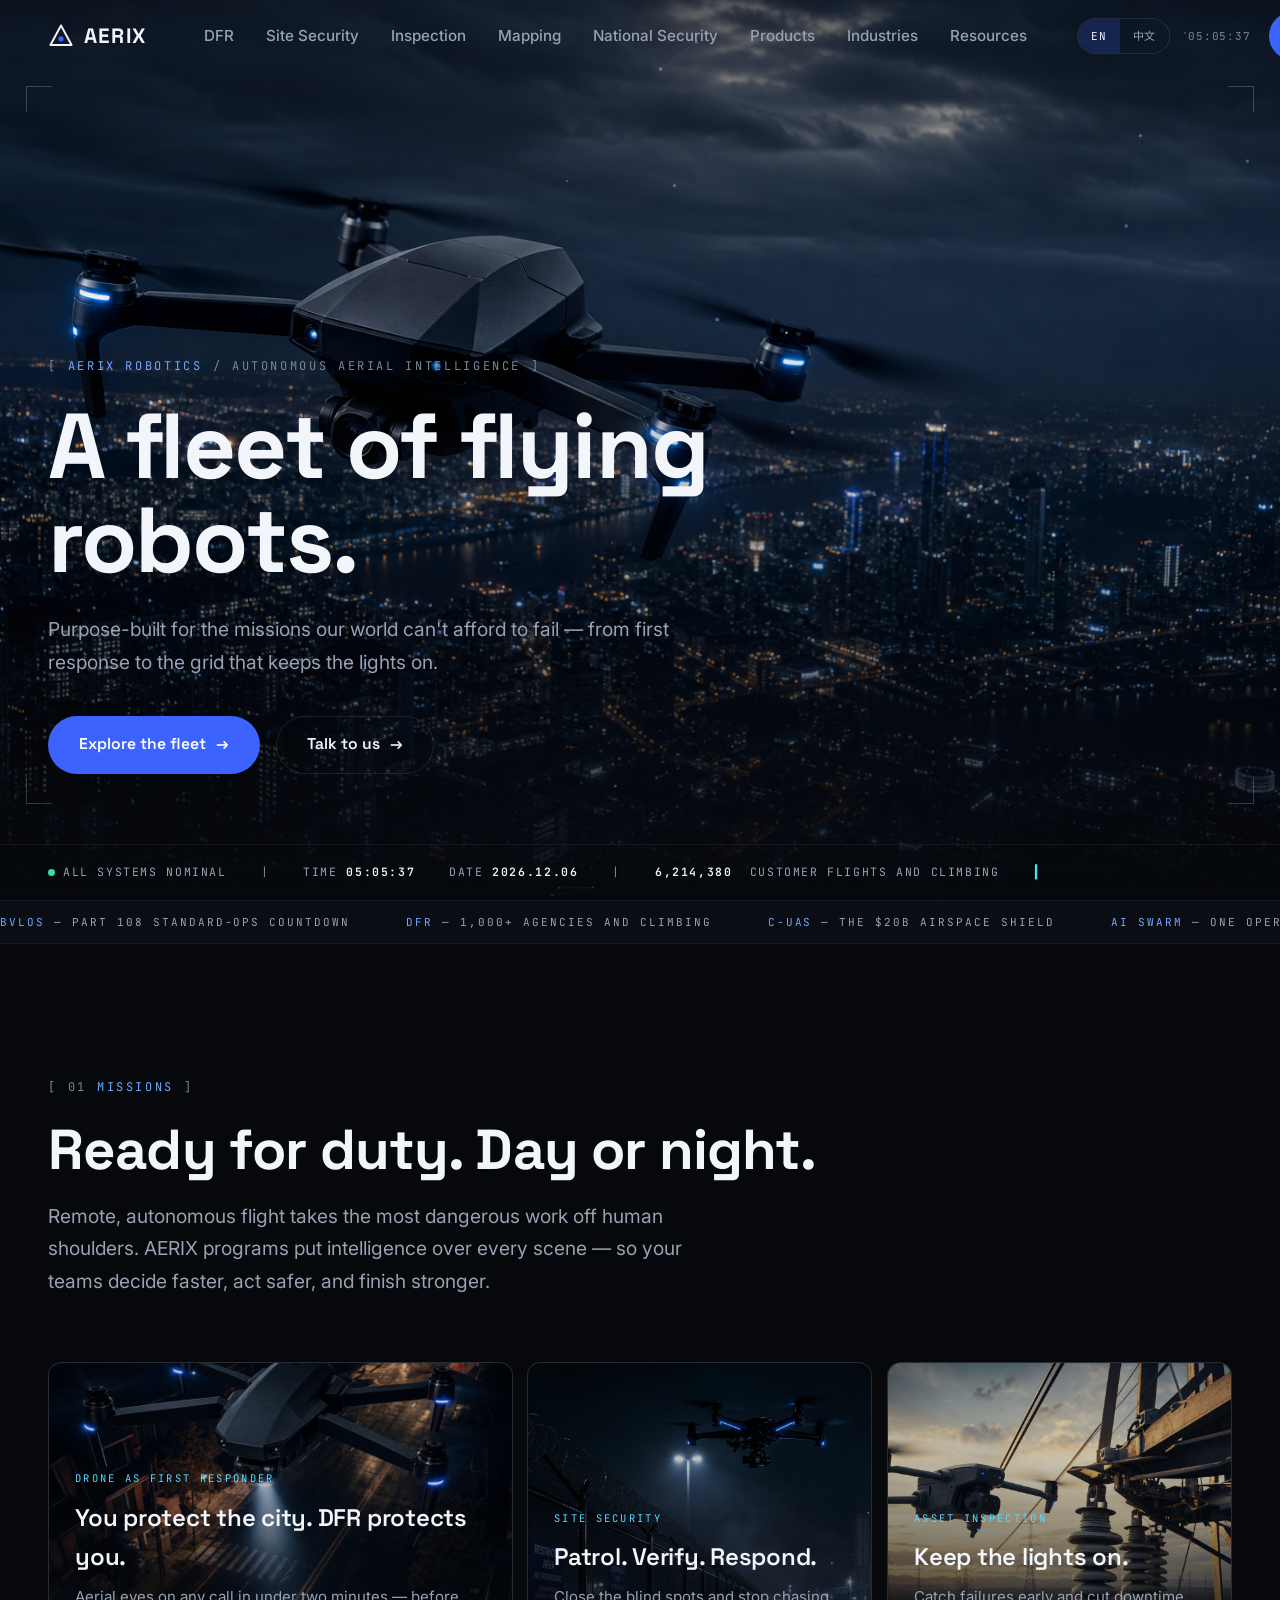
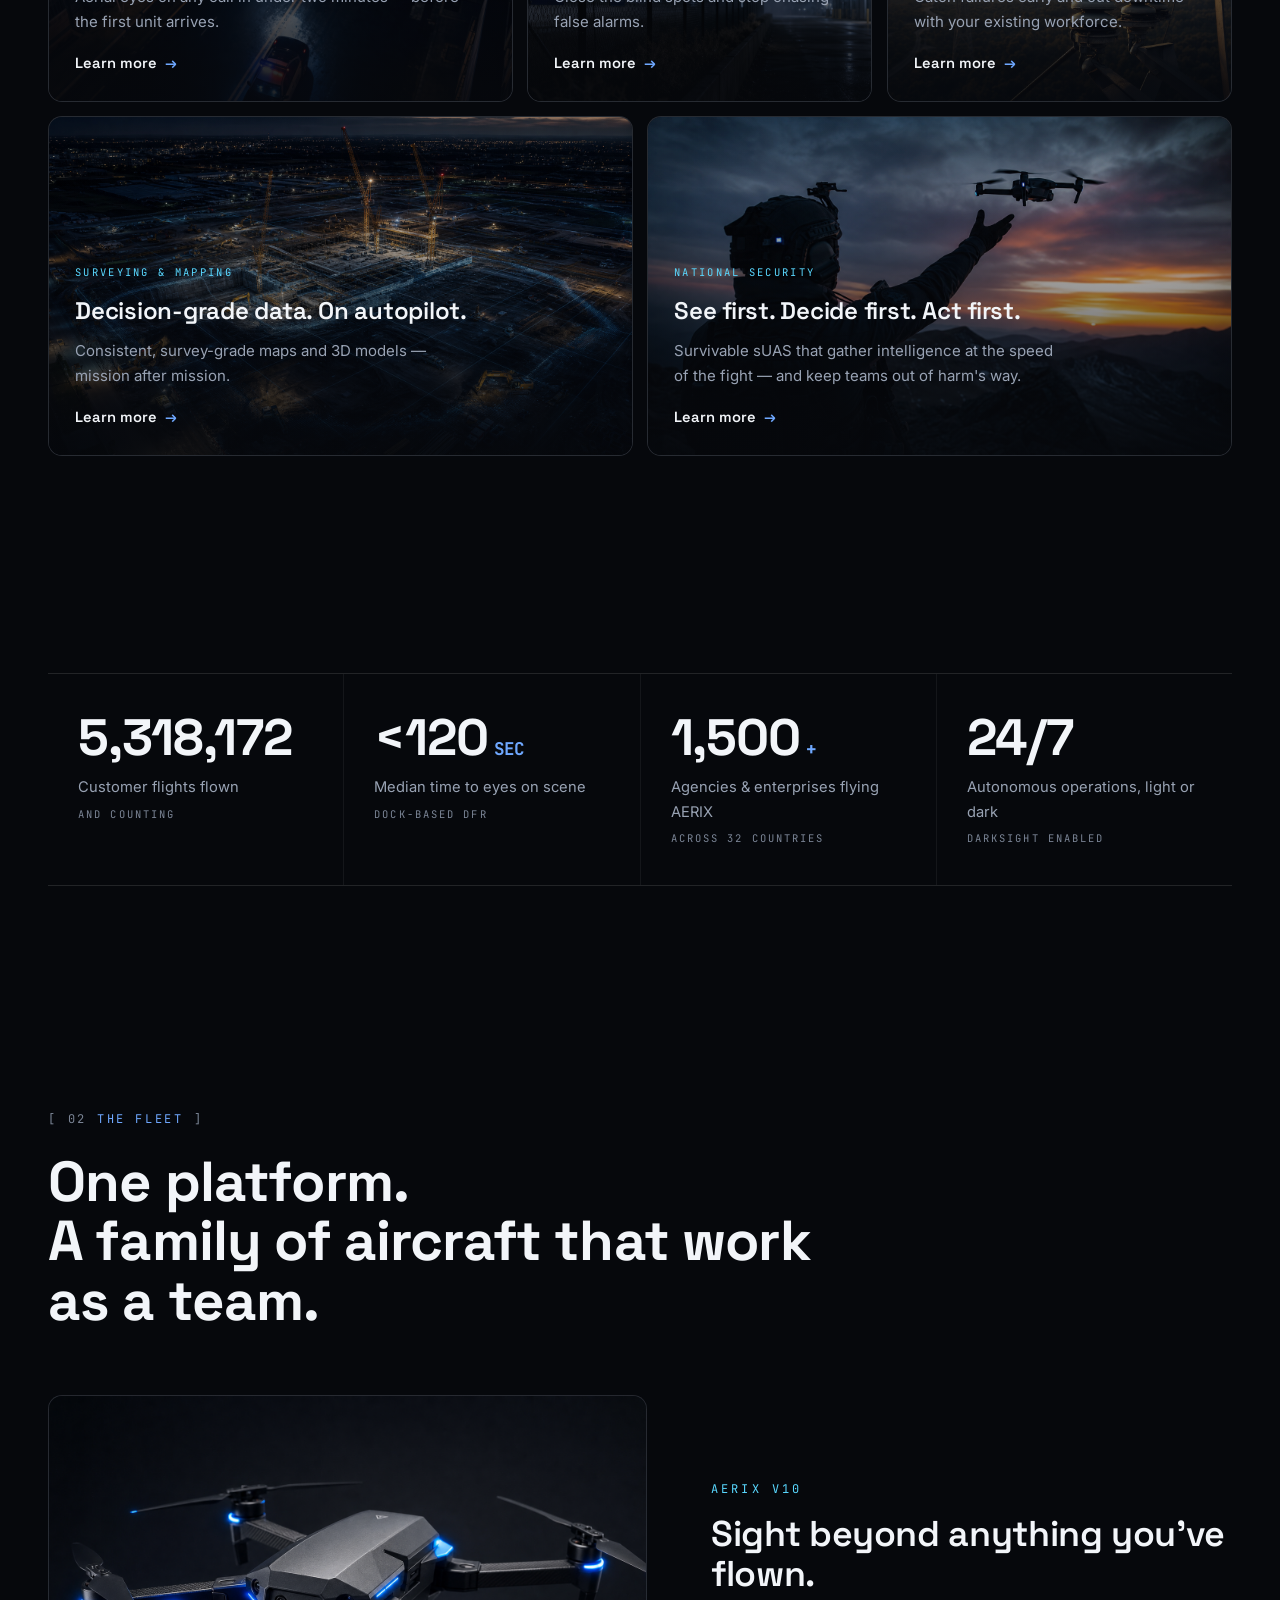
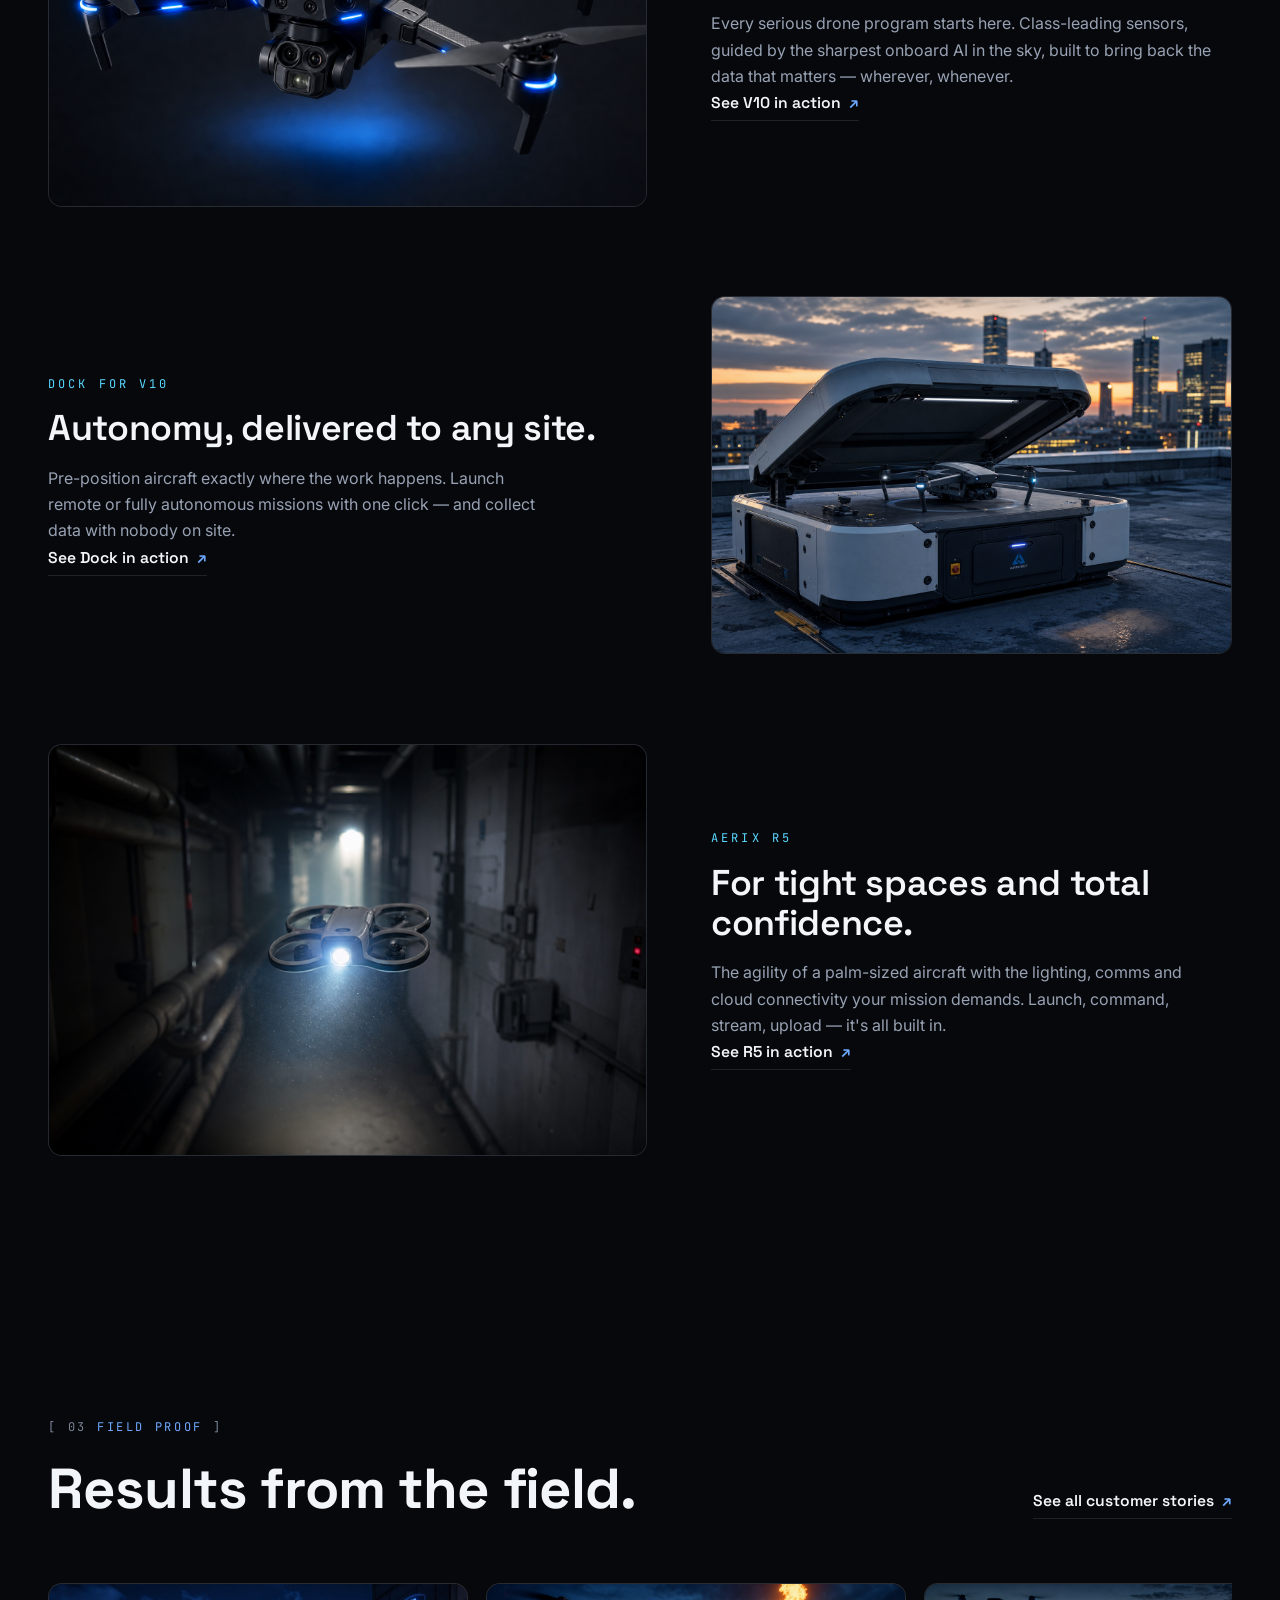
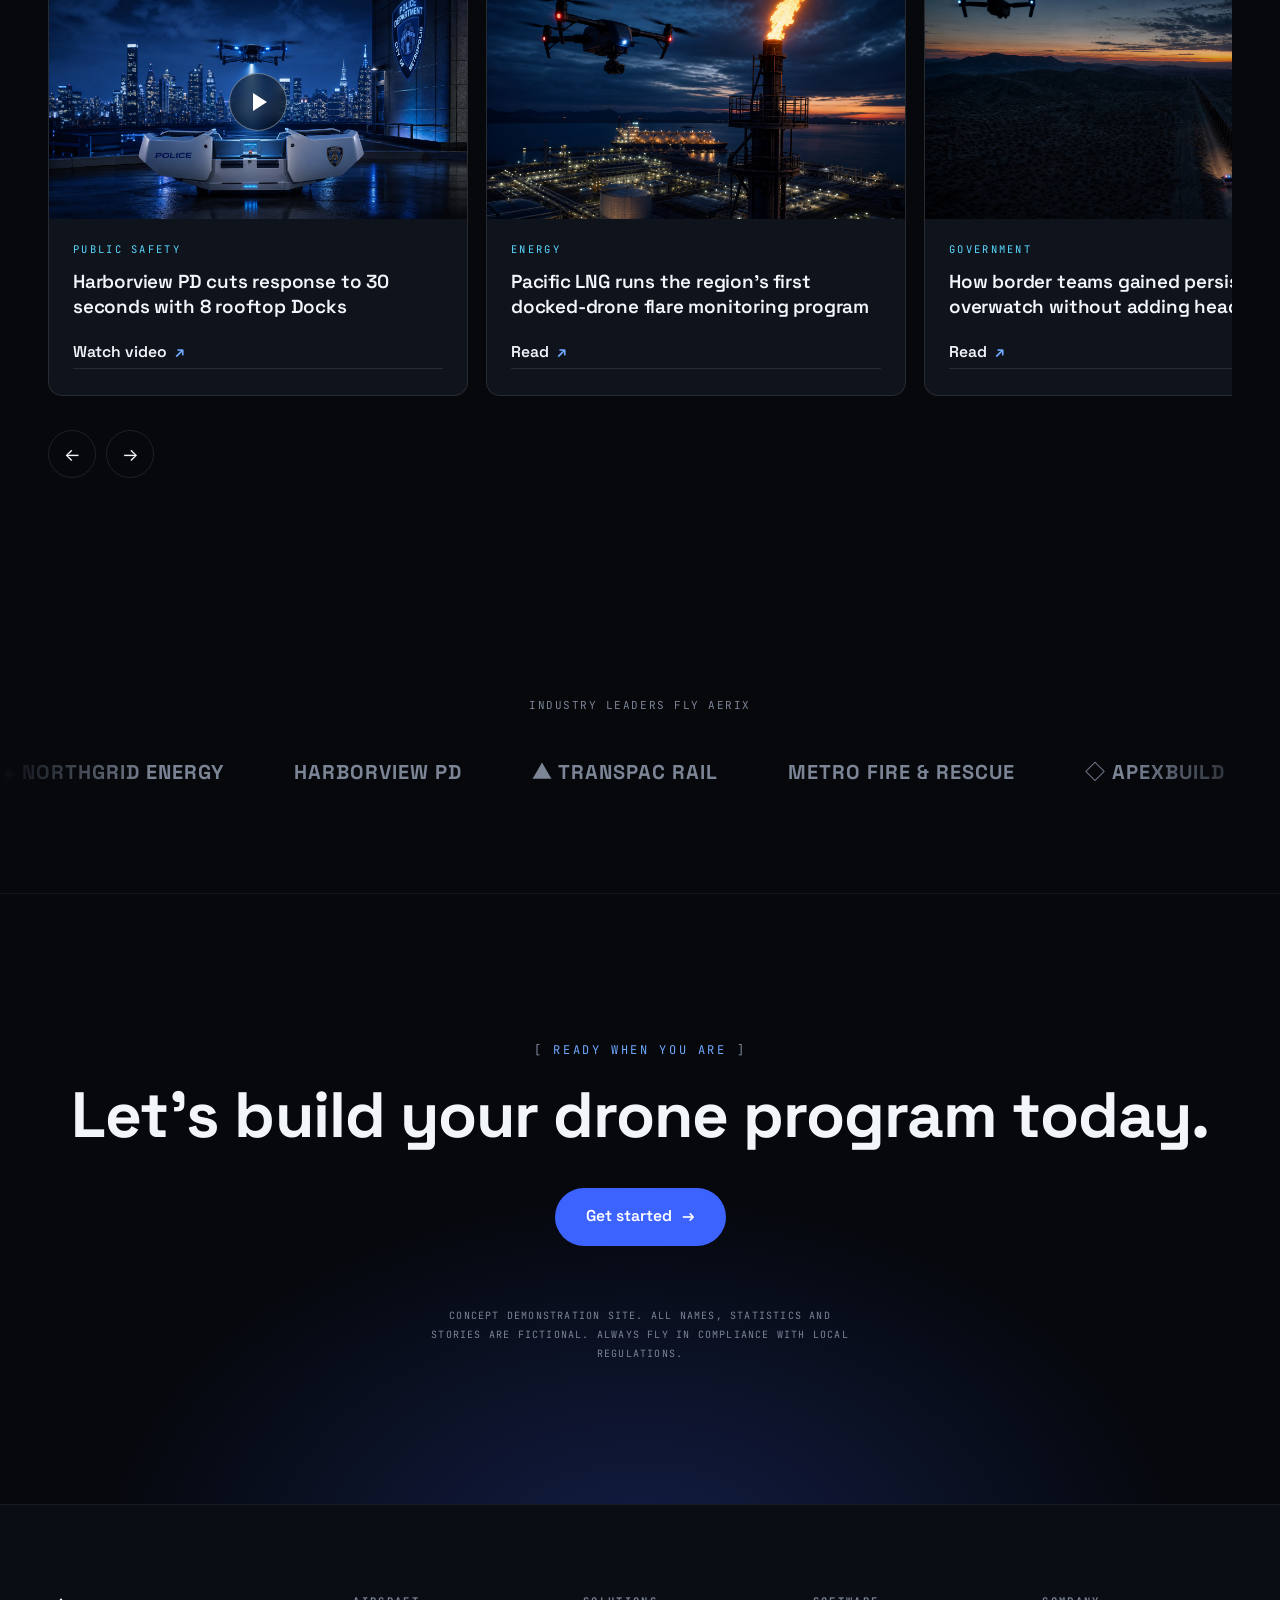
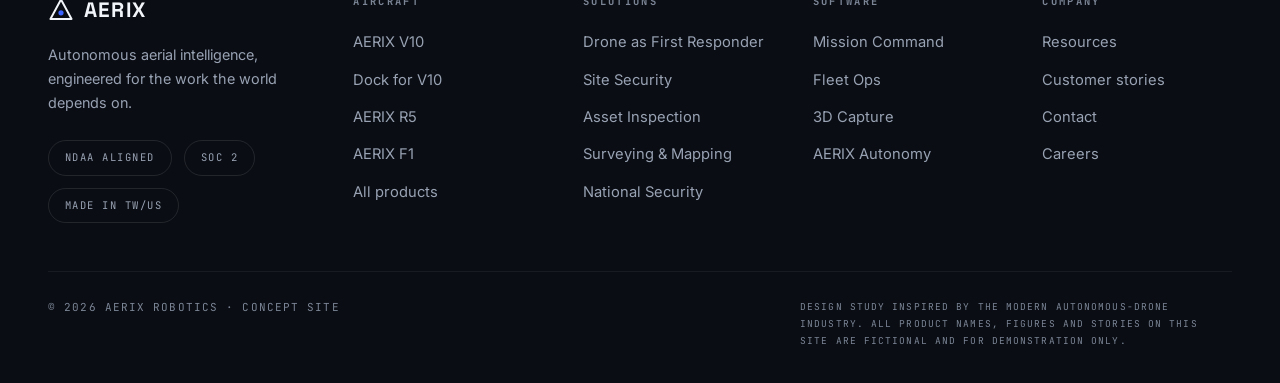
==== commit 3d73fff6: "feat(hero): swap hero video to 2026 trend-aligned cut New HeyGen render themed on hot topics (dock a" ====
--- a/index.html
+++ b/index.html
@@ -33,7 +33,7 @@
   <div class="hero-media has-video">
     <img src="assets/img/hero-home.png" alt="AERIX V10 autonomous drone patrolling a city at dusk" data-fallback>
     <video autoplay muted loop playsinline preload="metadata" poster="assets/img/hero-home.png" aria-hidden="true" tabindex="-1">
-      <source src="assets/video/hero.mp4" type="video/mp4">
+      <source src="assets/video/hero.mp4?v=2" type="video/mp4">
     </video>
   </div>
   <div class="hud" aria-hidden="true"><i></i><i></i><i></i><i></i></div>
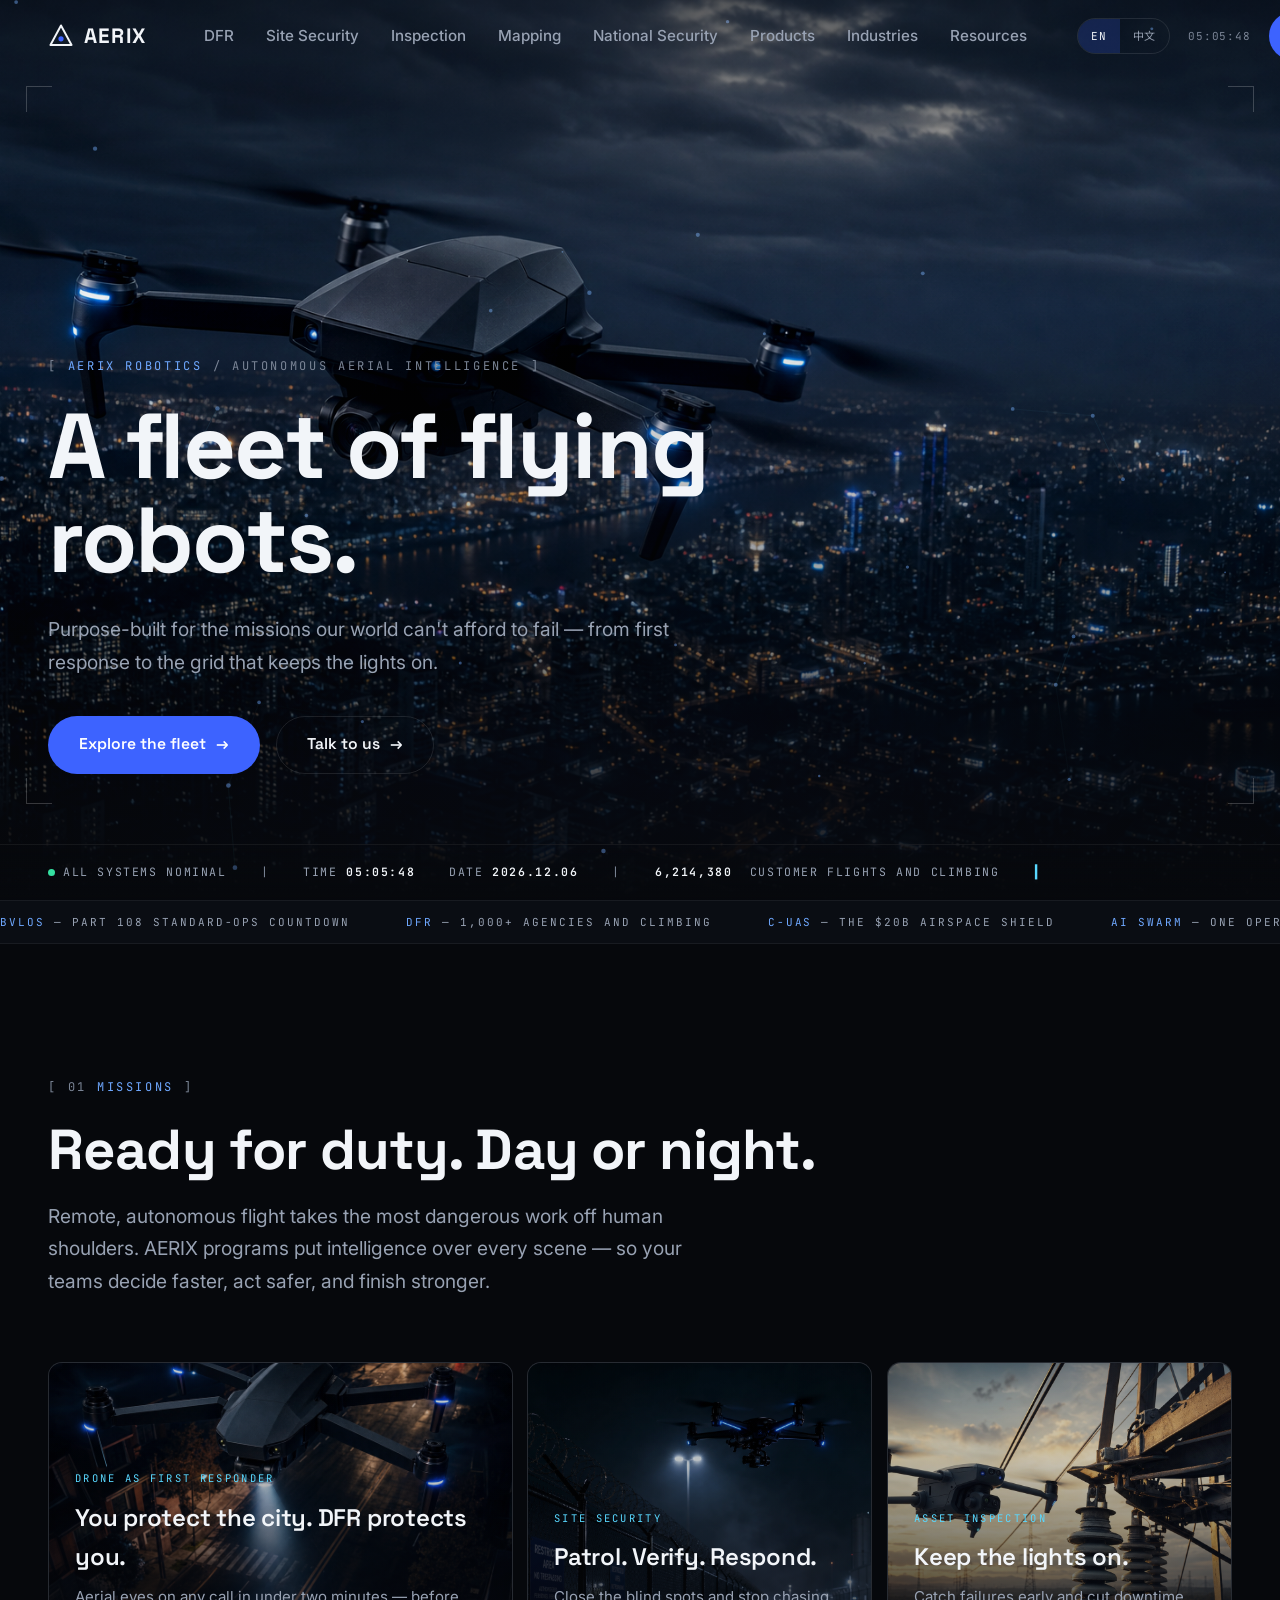
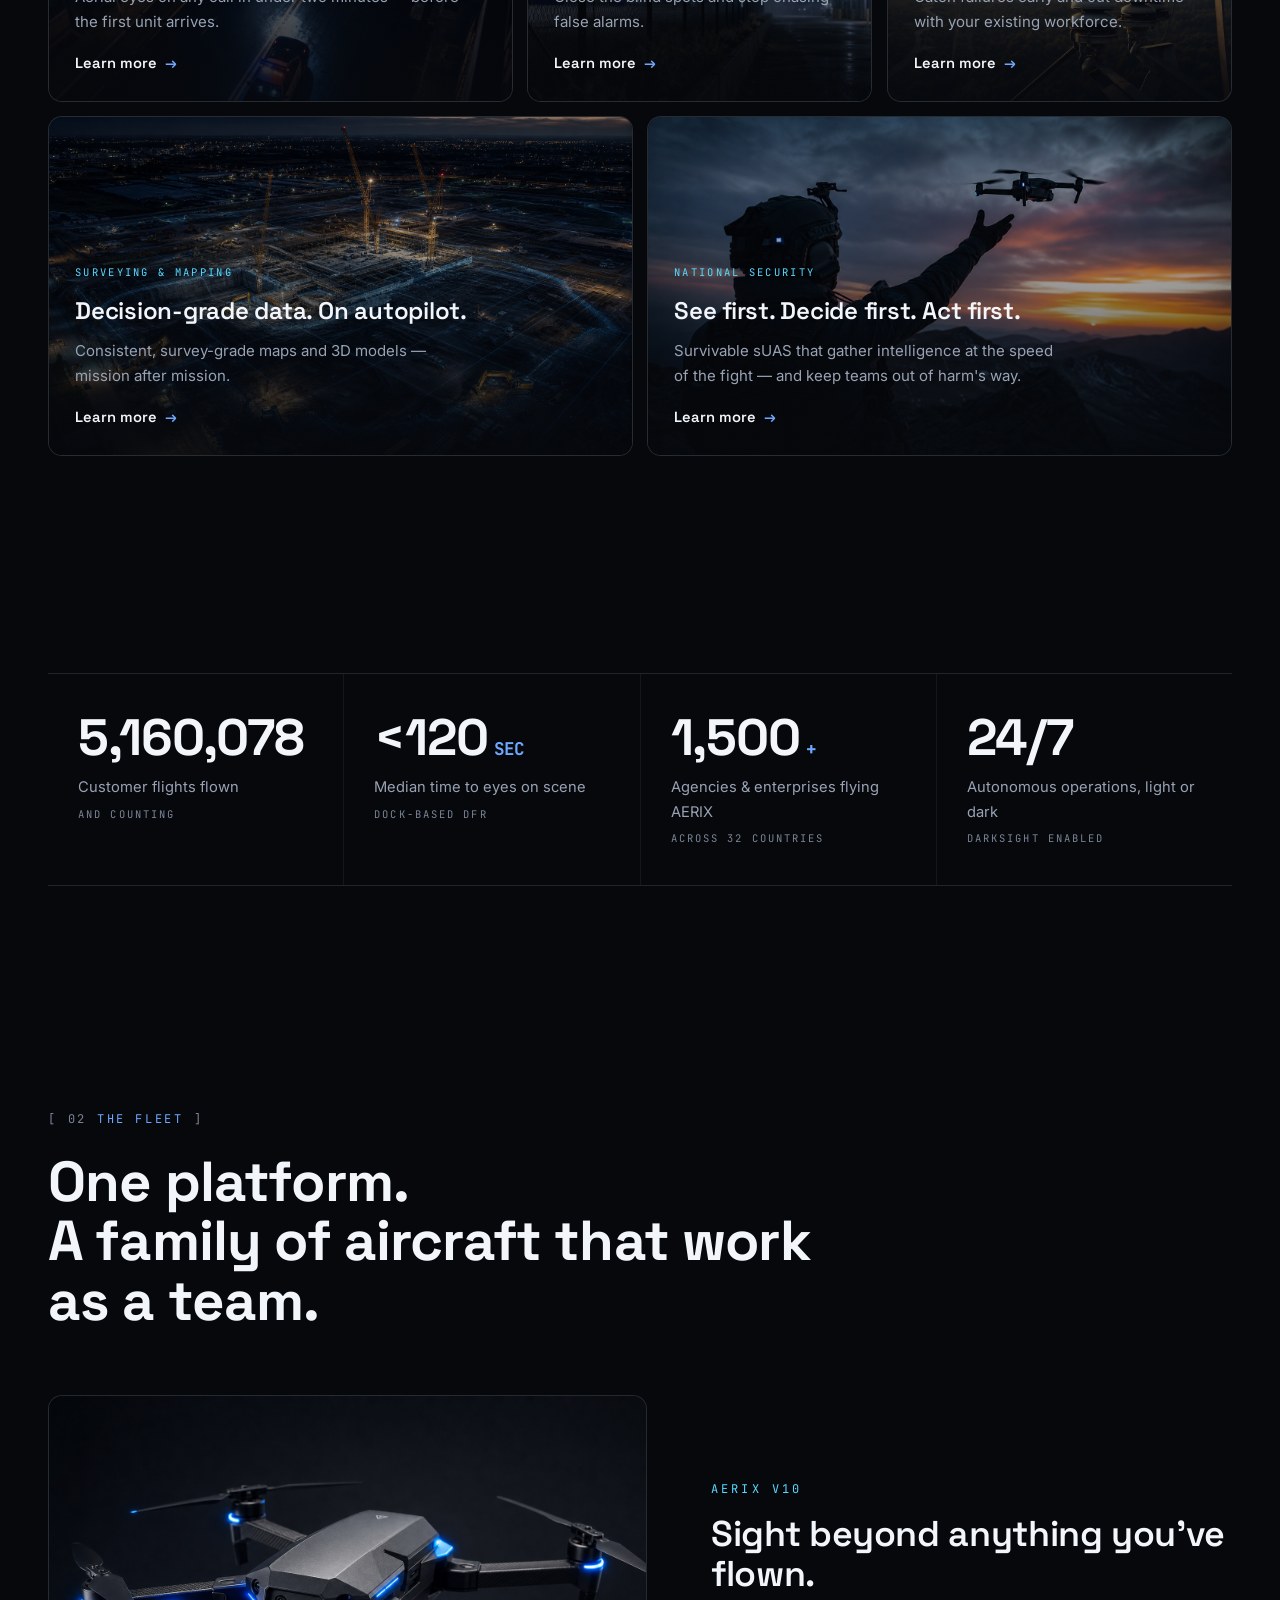
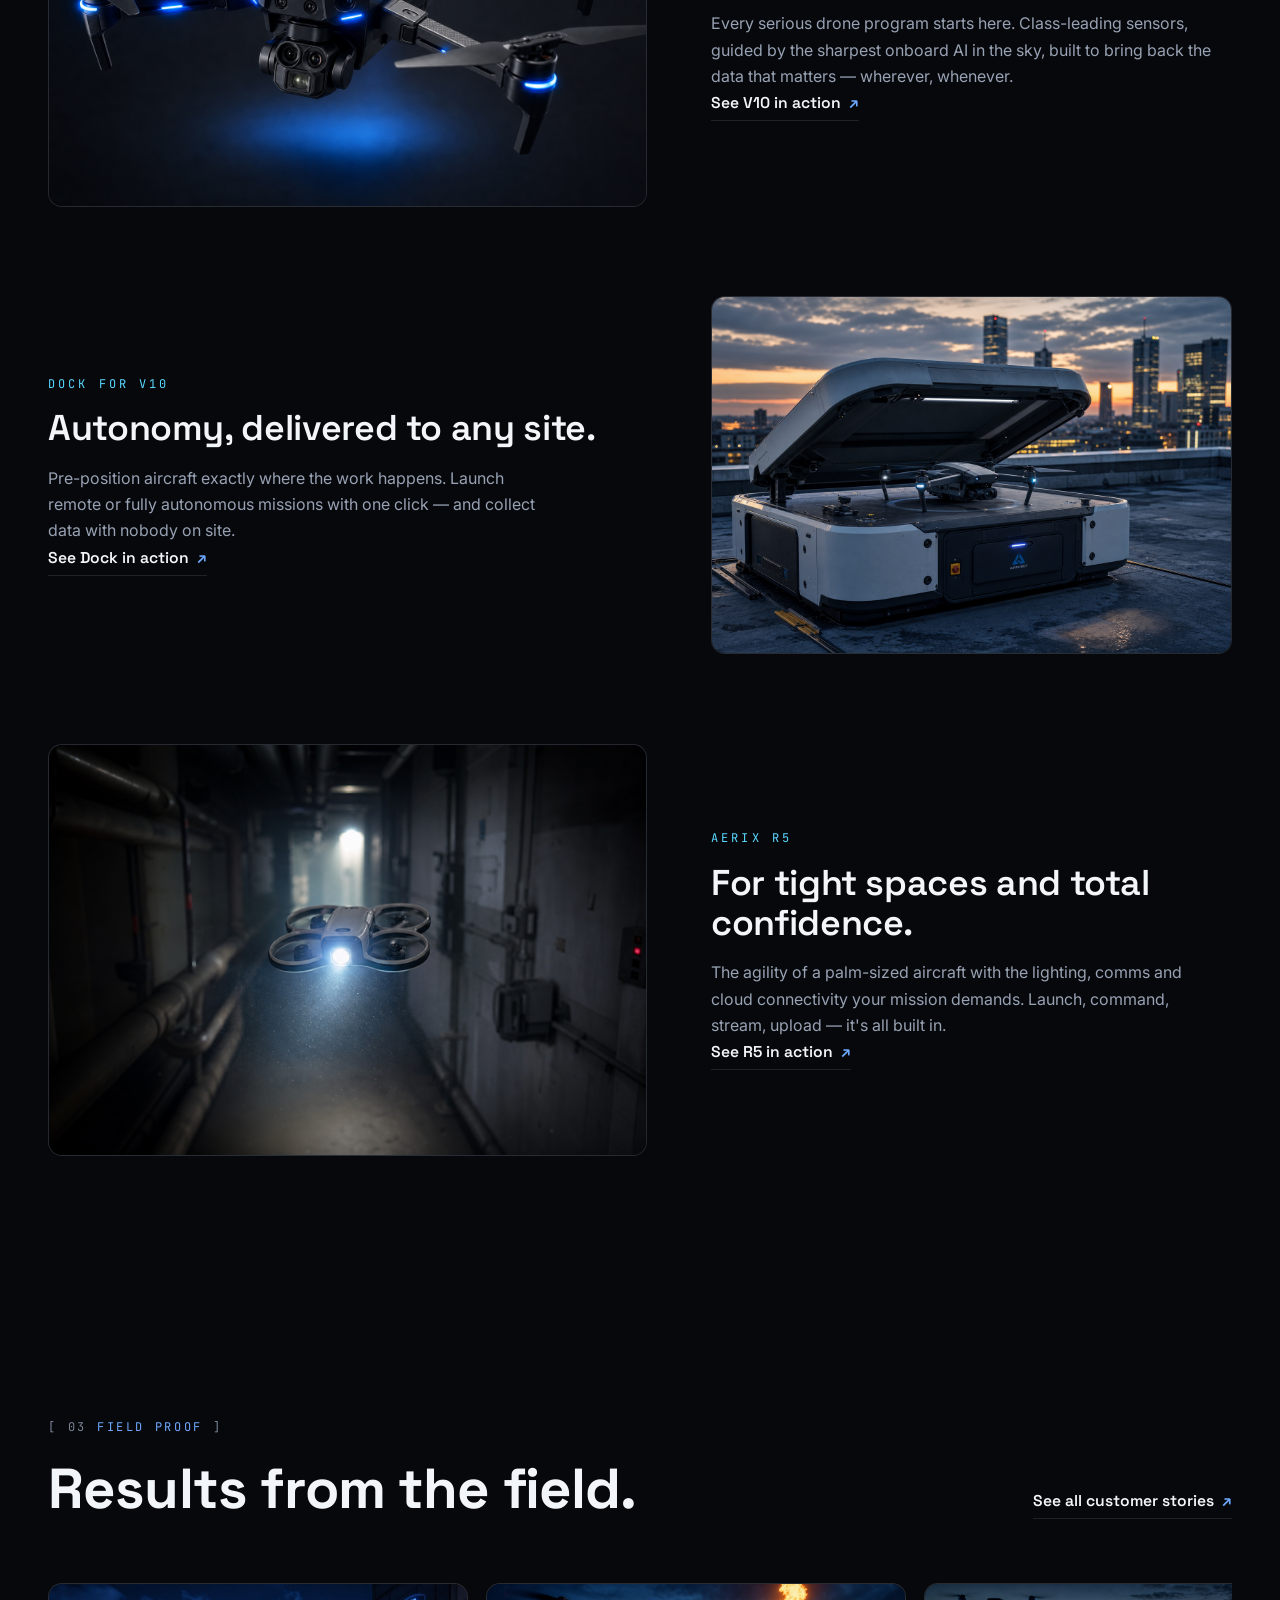
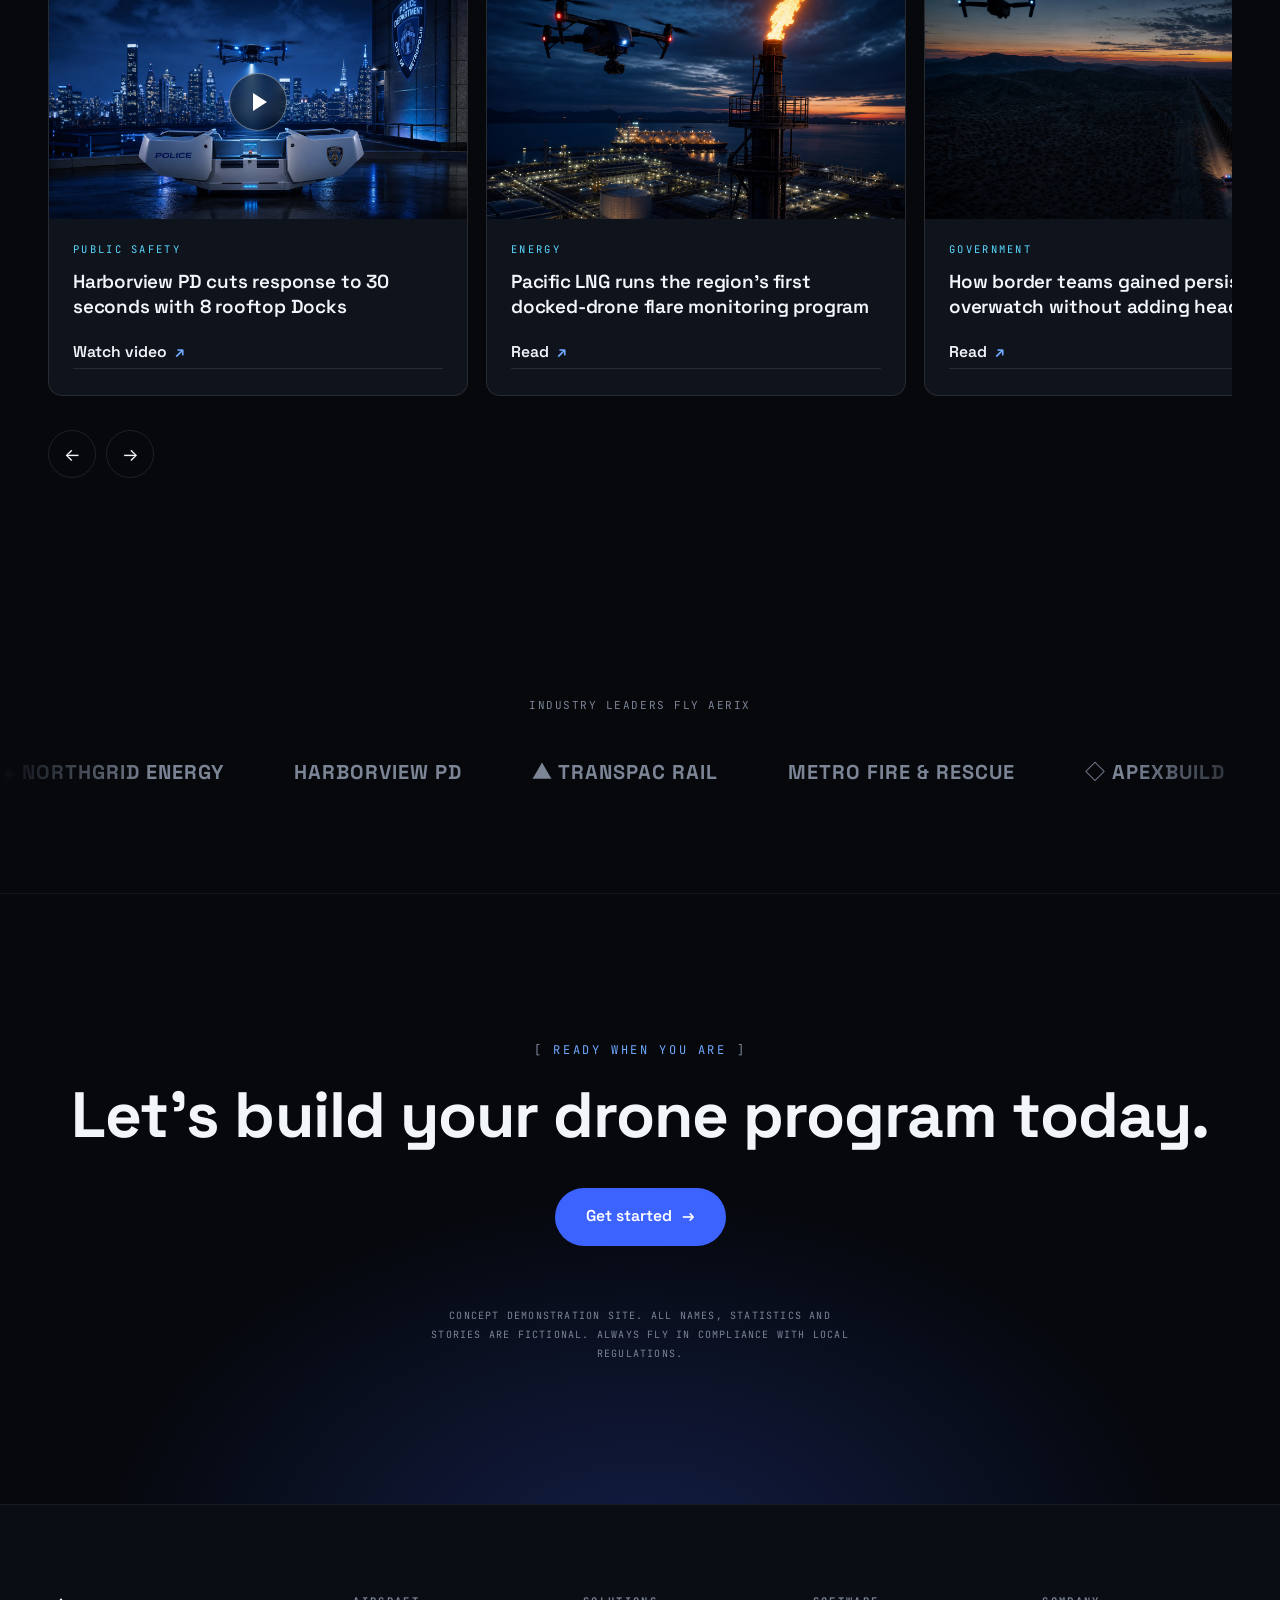
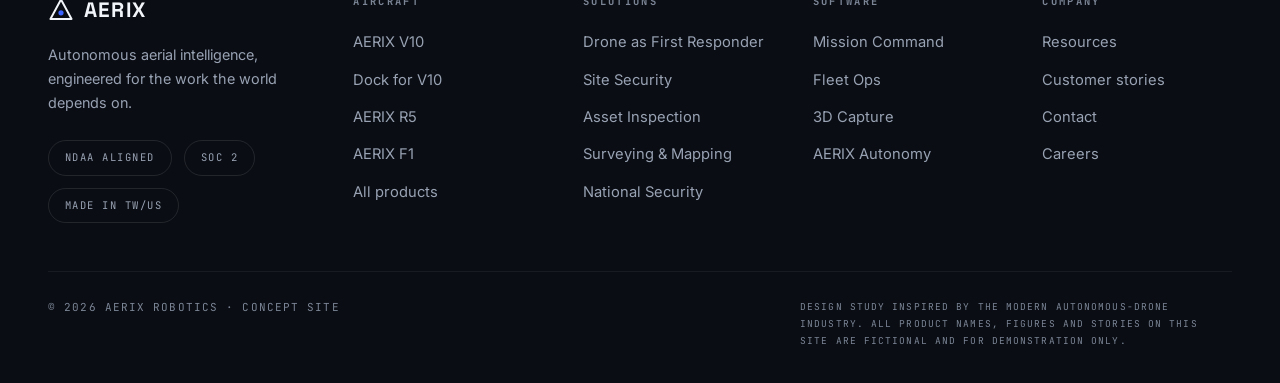
==== commit ebda7a77: "feat(nav): full-width mega menus with media cards and video lightbox Skydio-anatomy three-zone panel" ====
--- a/index.html
+++ b/index.html
@@ -20,7 +20,7 @@
 <link rel="preconnect" href="https://fonts.googleapis.com">
 <link rel="preconnect" href="https://fonts.gstatic.com" crossorigin>
 <link href="https://fonts.googleapis.com/css2?family=Space+Grotesk:wght@500;600;700&family=Inter:wght@400;500;600&family=JetBrains+Mono:wght@400;600&family=Noto+Sans+TC:wght@400;500;700&display=swap" rel="stylesheet">
-<link rel="stylesheet" href="assets/css/main.css?v=7">
+<link rel="stylesheet" href="assets/css/main.css?v=8">
 </head>
 <body data-page="home" data-title-zh="AERIX — 自主無人機：警消先遣、巡檢與國防安全">
 
@@ -309,6 +309,6 @@
 </main>
 
 <footer id="site-footer"></footer>
-<script src="assets/js/main.js?v=7"></script>
+<script src="assets/js/main.js?v=8"></script>
 </body>
 </html>
--- a/assets/css/main.css
+++ b/assets/css/main.css
@@ -153,28 +153,88 @@
 :lang(zh-Hant) .telemetry-inner{letter-spacing:.1em}
 :lang(zh-Hant) .lede{line-height:1.9}
 
-/* mega menu */
-.mega{
-  position:absolute;top:100%;left:50%;transform:translate(-50%,8px);
-  min-width:560px;background:rgba(12,15,21,.97);backdrop-filter:blur(24px);
-  border:1px solid var(--line);border-radius:16px;padding:26px;
-  display:grid;grid-template-columns:1fr 1fr;gap:6px 26px;
-  opacity:0;visibility:hidden;pointer-events:none;
-  transition:opacity .28s var(--ease), transform .28s var(--ease), visibility .28s;
-  box-shadow:0 30px 80px -20px rgba(0,0,0,.8);
-}
-.nav-links>li:hover .mega{opacity:1;visibility:visible;pointer-events:auto;transform:translate(-50%,0)}
-.mega a{
-  display:block;padding:11px 14px;border-radius:10px;transition:background .2s;
-}
-.mega a:hover{background:rgba(255,255,255,.05)}
-.mega a b{display:block;font-family:var(--font-d);font-weight:600;font-size:.95rem}
-.mega a span{font-size:.82rem;color:var(--muted)}
-.mega .mega-head{
-  grid-column:1/-1;font-family:var(--font-m);font-size:10.5px;color:var(--dim);
-  text-transform:uppercase;letter-spacing:.2em;padding:0 14px 8px;
-  border-bottom:1px solid var(--line-soft);margin-bottom:8px;
-}
+/* ---------- full-width mega menu (Skydio-anatomy: big links / small links / media) ---------- */
+.mega2{
+  position:fixed;left:0;right:0;top:72px;z-index:99;
+  background:rgba(9,11,16,.97);backdrop-filter:blur(26px);
+  border-bottom:1px solid var(--line);
+  box-shadow:0 40px 90px -30px rgba(0,0,0,.85);
+  opacity:0;visibility:hidden;pointer-events:none;transform:translateY(-6px);
+  transition:opacity .25s var(--ease), transform .25s var(--ease), visibility .25s;
+}
+.nav-links>li:hover .mega2,
+.nav-links>li:focus-within .mega2{
+  opacity:1;visibility:visible;pointer-events:auto;transform:none;
+}
+.mega2-grid{
+  max-width:var(--max);margin:0 auto;padding:44px var(--pad) 54px;
+  display:grid;grid-template-columns:1.05fr .85fr 1fr;gap:0 clamp(36px,4vw,72px);
+}
+.mega2 .m-group{
+  font-family:var(--font-m);font-size:11px;letter-spacing:.16em;
+  text-transform:uppercase;color:var(--dim);padding-bottom:14px;
+  border-bottom:1px solid var(--line);
+}
+.mega2 .m-big a{
+  display:block;font-family:var(--font-d);font-weight:600;
+  font-size:clamp(1.15rem,1.6vw,1.45rem);letter-spacing:-.01em;color:var(--text);
+  padding:17px 0;border-bottom:1px solid var(--line);
+  transition:color .2s, padding-left .25s var(--ease);
+}
+.mega2 .m-big a:hover{color:var(--accent-hi);padding-left:8px}
+.mega2 .m-small a{
+  display:block;font-size:.98rem;color:var(--muted);
+  padding:13px 0;border-bottom:1px solid var(--line);
+  transition:color .2s, padding-left .25s var(--ease);
+}
+.mega2 .m-small a:hover{color:var(--text);padding-left:6px}
+.mega2 .m-related{
+  font-family:var(--font-m);font-size:11px;letter-spacing:.16em;
+  text-transform:uppercase;color:var(--dim);
+  margin-top:30px;padding-bottom:12px;border-bottom:1px solid var(--line);
+}
+.mega2 .m-media{padding-top:0}
+.mega2 .m-thumb{
+  position:relative;display:block;width:100%;padding:0;border-radius:12px;overflow:hidden;
+  border:1px solid var(--line);aspect-ratio:16/9;cursor:pointer;background:var(--panel);
+}
+.mega2 .m-thumb img{width:100%;height:100%;object-fit:cover;
+  transition:transform .6s var(--ease);filter:saturate(.9)}
+.mega2 .m-thumb:hover img{transform:scale(1.05)}
+.mega2 .m-thumb .play{position:absolute;inset:0;display:grid;place-items:center}
+.mega2 .m-thumb .play i{
+  width:54px;height:54px;border-radius:50%;background:rgba(6,8,12,.6);
+  border:1px solid rgba(255,255,255,.4);backdrop-filter:blur(6px);
+  display:grid;place-items:center;transition:transform .3s, background .3s;
+}
+.mega2 .m-thumb:hover .play i{transform:scale(1.12);background:var(--accent)}
+.mega2 .m-thumb .play i::after{content:"";border-left:13px solid #fff;
+  border-block:8px solid transparent;margin-left:4px}
+.mega2 .m-caption{margin-top:12px;font-size:.9rem;color:var(--muted)}
+.mega2 .m-badge{
+  display:inline-block;margin-top:14px;font-family:var(--font-m);font-size:10px;
+  letter-spacing:.18em;text-transform:uppercase;color:var(--cyan);
+  border:1px solid rgba(89,216,255,.3);border-radius:999px;padding:6px 12px;
+}
+
+/* ---------- video lightbox ---------- */
+.vmodal{
+  position:fixed;inset:0;z-index:300;display:none;
+  align-items:center;justify-content:center;padding:4vw;
+  background:rgba(3,4,7,.88);backdrop-filter:blur(10px);
+}
+.vmodal.open{display:flex}
+.vmodal video{
+  width:min(1100px,100%);max-height:82vh;border-radius:14px;
+  border:1px solid var(--line);background:#000;
+  box-shadow:0 40px 120px -30px rgba(0,0,0,.9);
+}
+.vmodal .vclose{
+  position:absolute;top:26px;right:30px;width:46px;height:46px;border-radius:50%;
+  border:1px solid var(--line);color:var(--text);font-size:1.15rem;
+  display:grid;place-items:center;transition:border-color .25s, background .25s;
+}
+.vmodal .vclose:hover{border-color:var(--accent-hi);background:rgba(61,99,255,.15)}
 .nav-burger{display:none;flex-direction:column;gap:5px;padding:8px}
 .nav-burger span{width:22px;height:2px;background:var(--text);transition:.3s}
 
@@ -556,7 +616,8 @@
   .industry-grid .card{grid-column:auto !important}
   .grid-4{grid-template-columns:repeat(2,1fr)}
   .footer-grid{grid-template-columns:1fr 1fr}
-  .mega{min-width:480px}
+  .mega2-grid{grid-template-columns:1fr 1fr;gap:0 40px}
+  .mega2 .m-media{grid-column:1/-1;margin-top:26px;max-width:460px}
 }
 @media(max-width:860px){
   .nav-links{
@@ -568,7 +629,7 @@
   .nav-links.open{transform:none;opacity:1;visibility:visible}
   .nav-links>li{height:auto;display:block}
   .nav-links>li>a{padding:14px 6px;font-size:1.05rem}
-  .mega{display:none}
+  .mega2{display:none}
   .nav-burger{display:flex;margin-left:6px}
   .nav-cta .btn{display:none}
   .nav-cta .mono-clock{display:none}
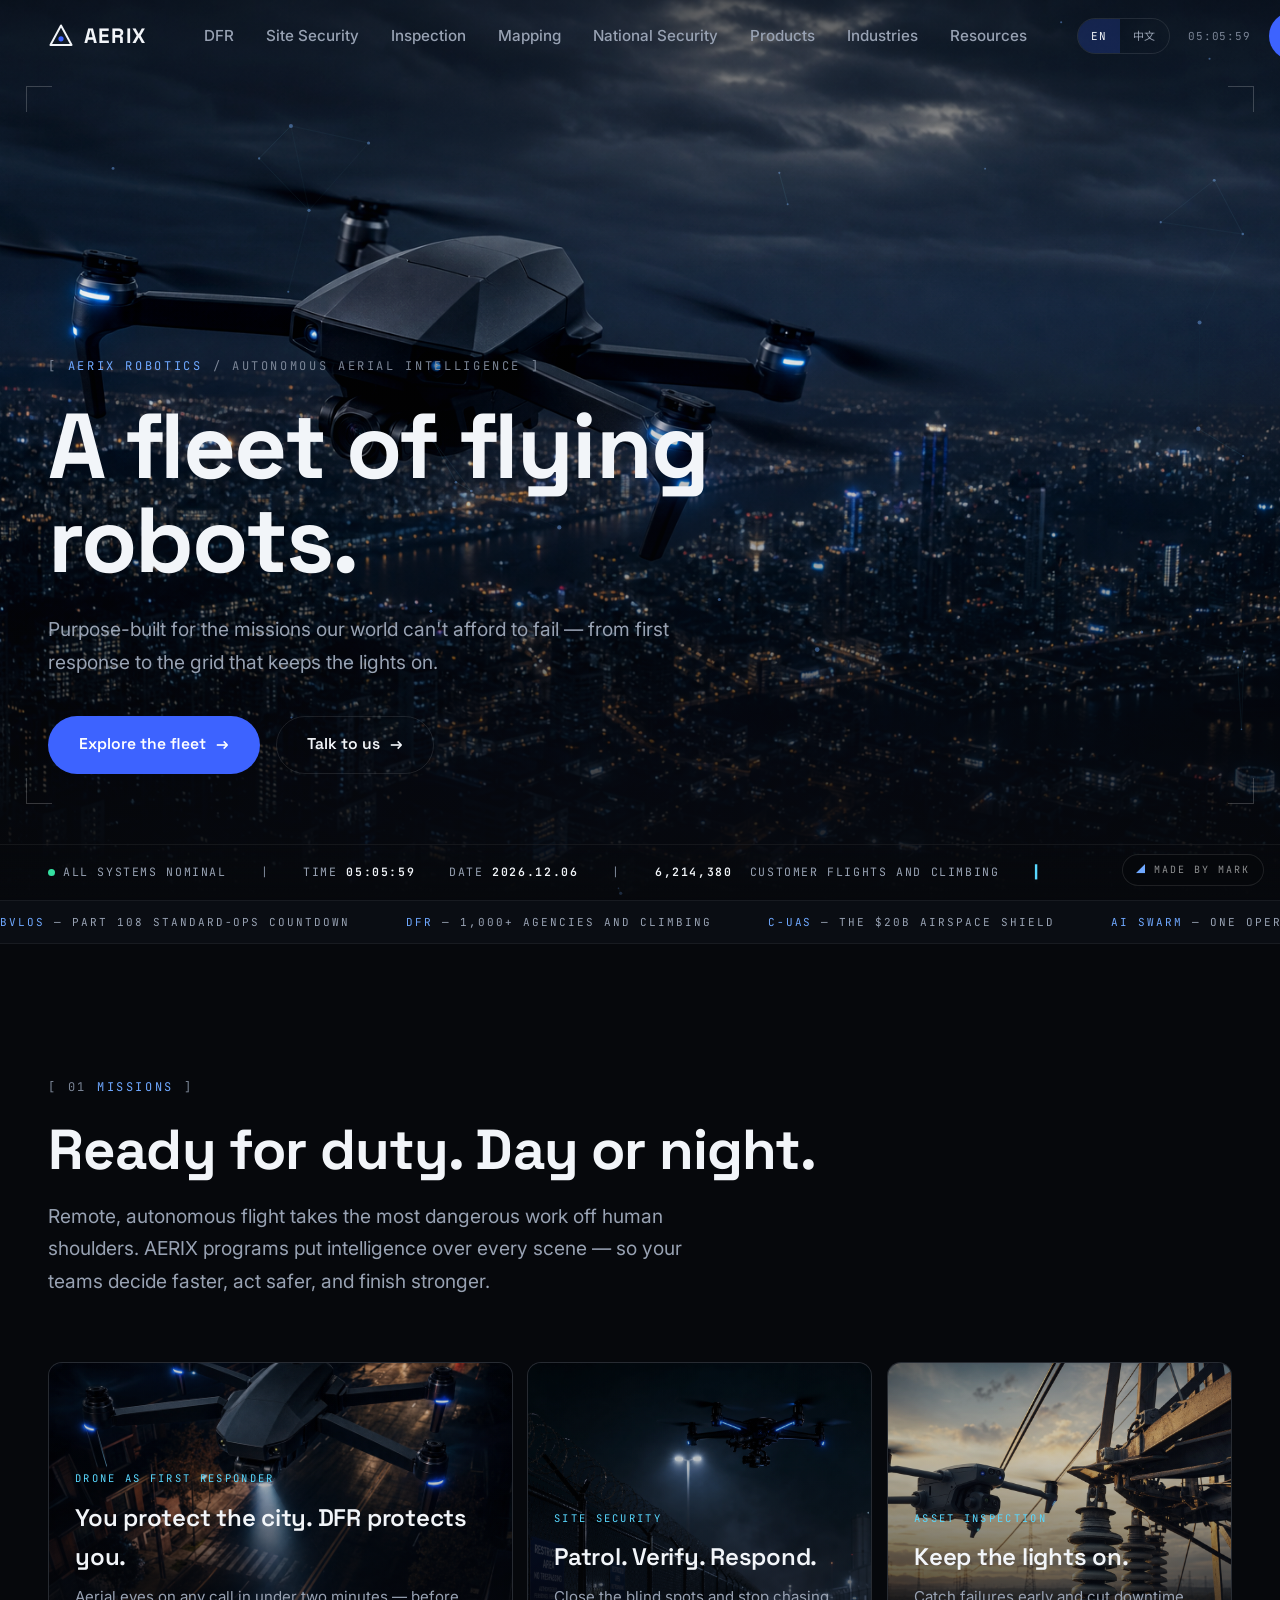
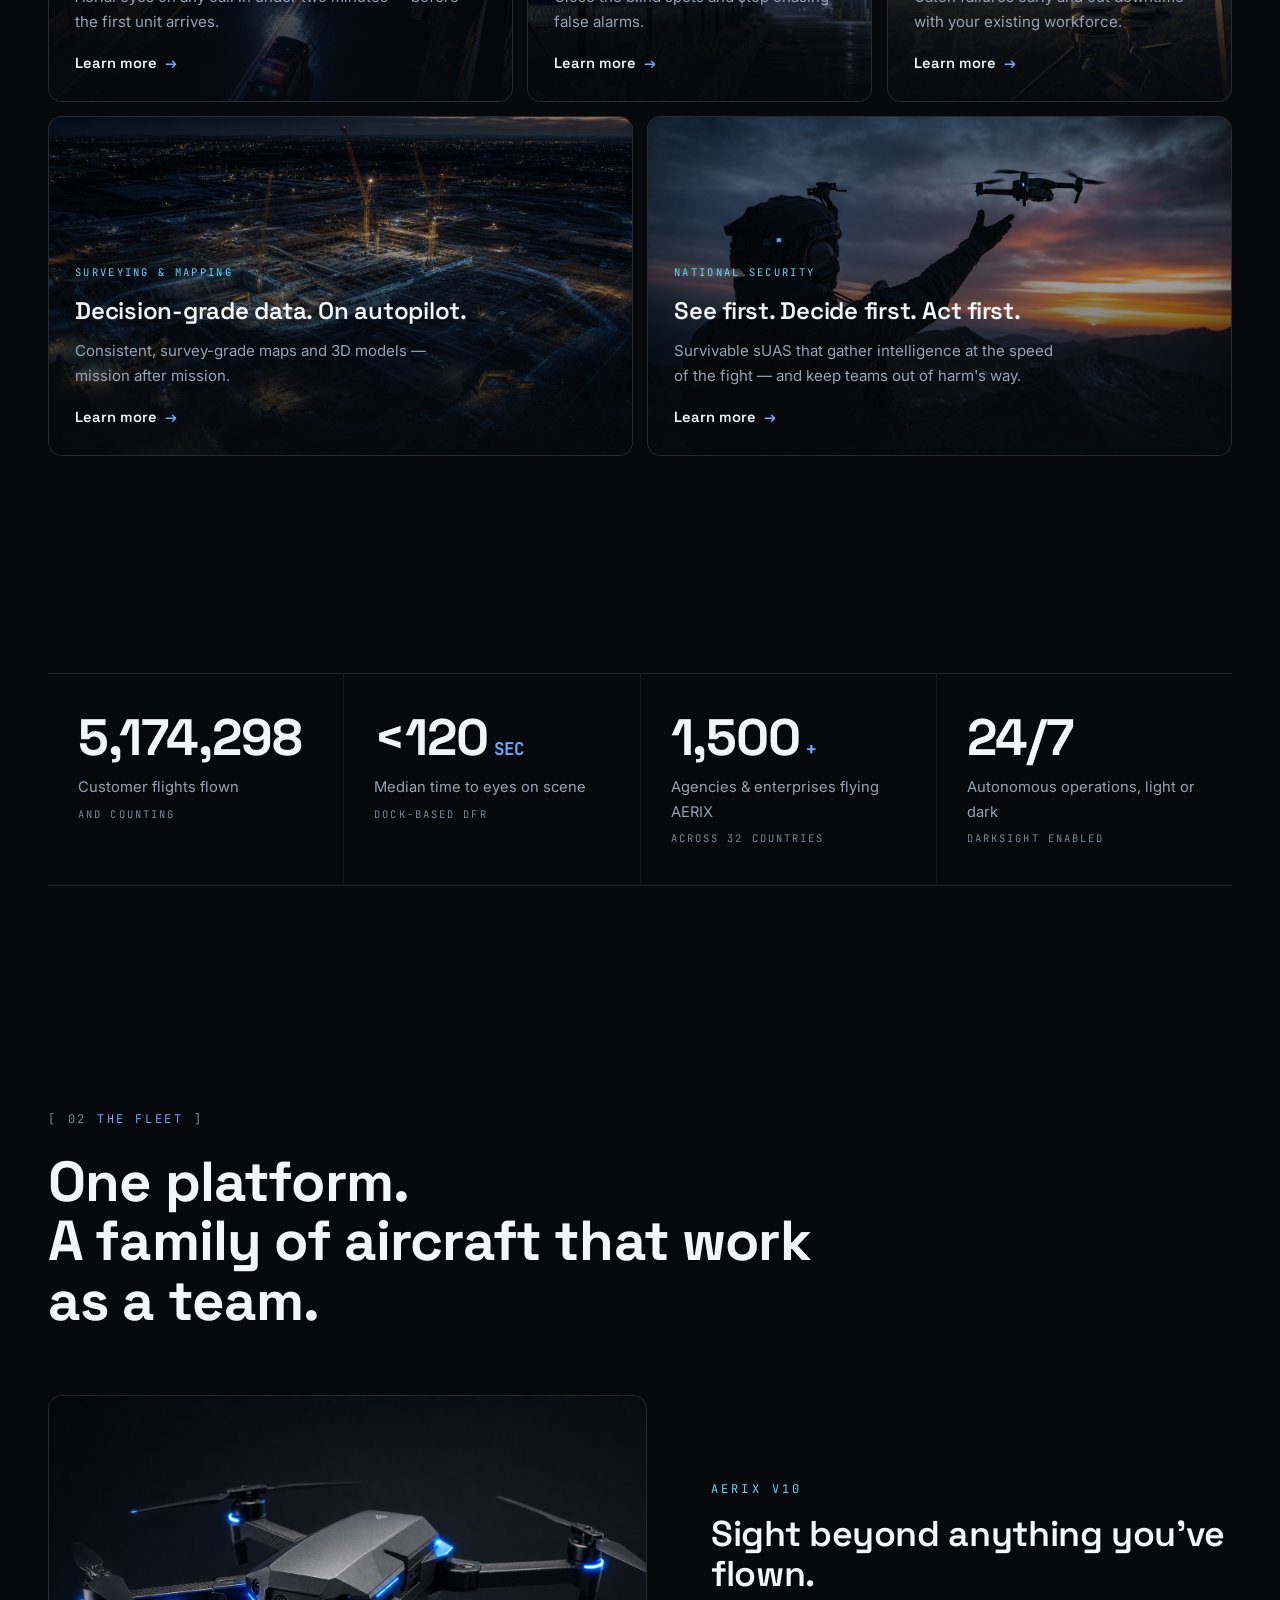
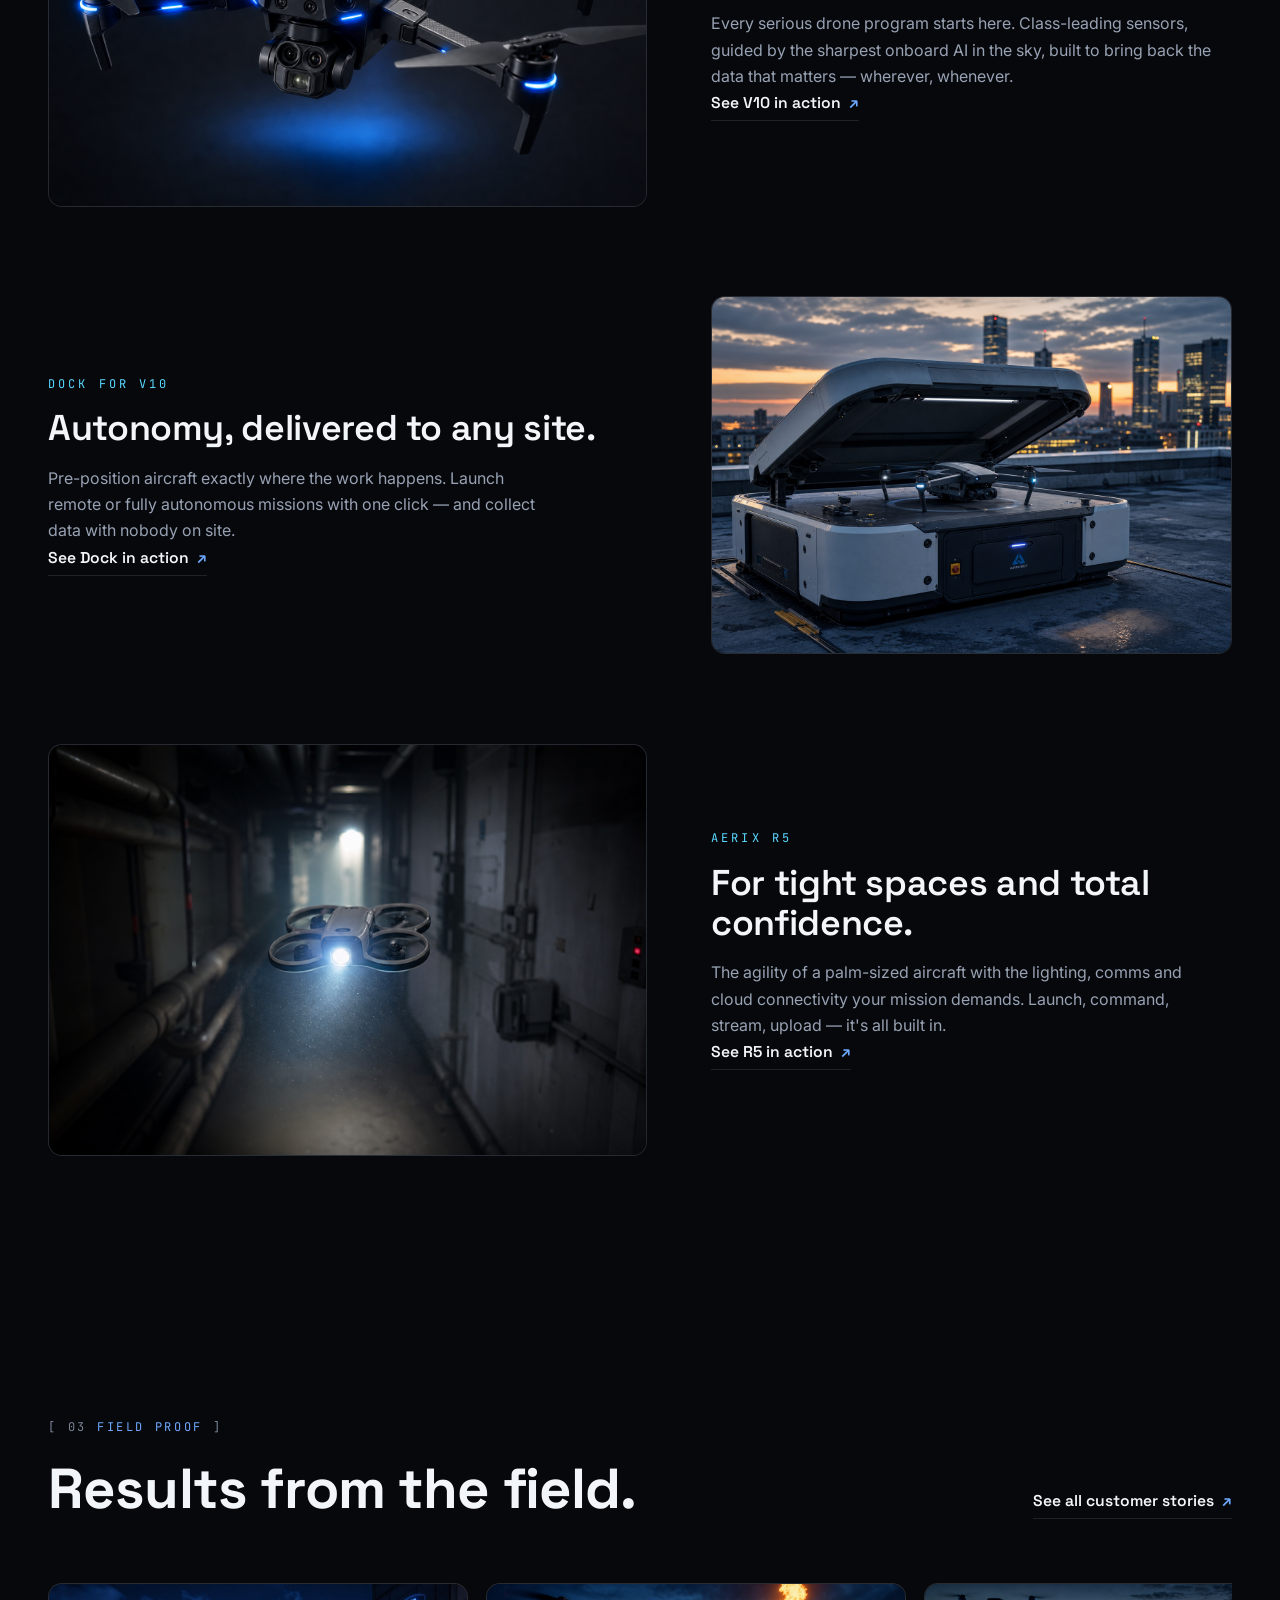
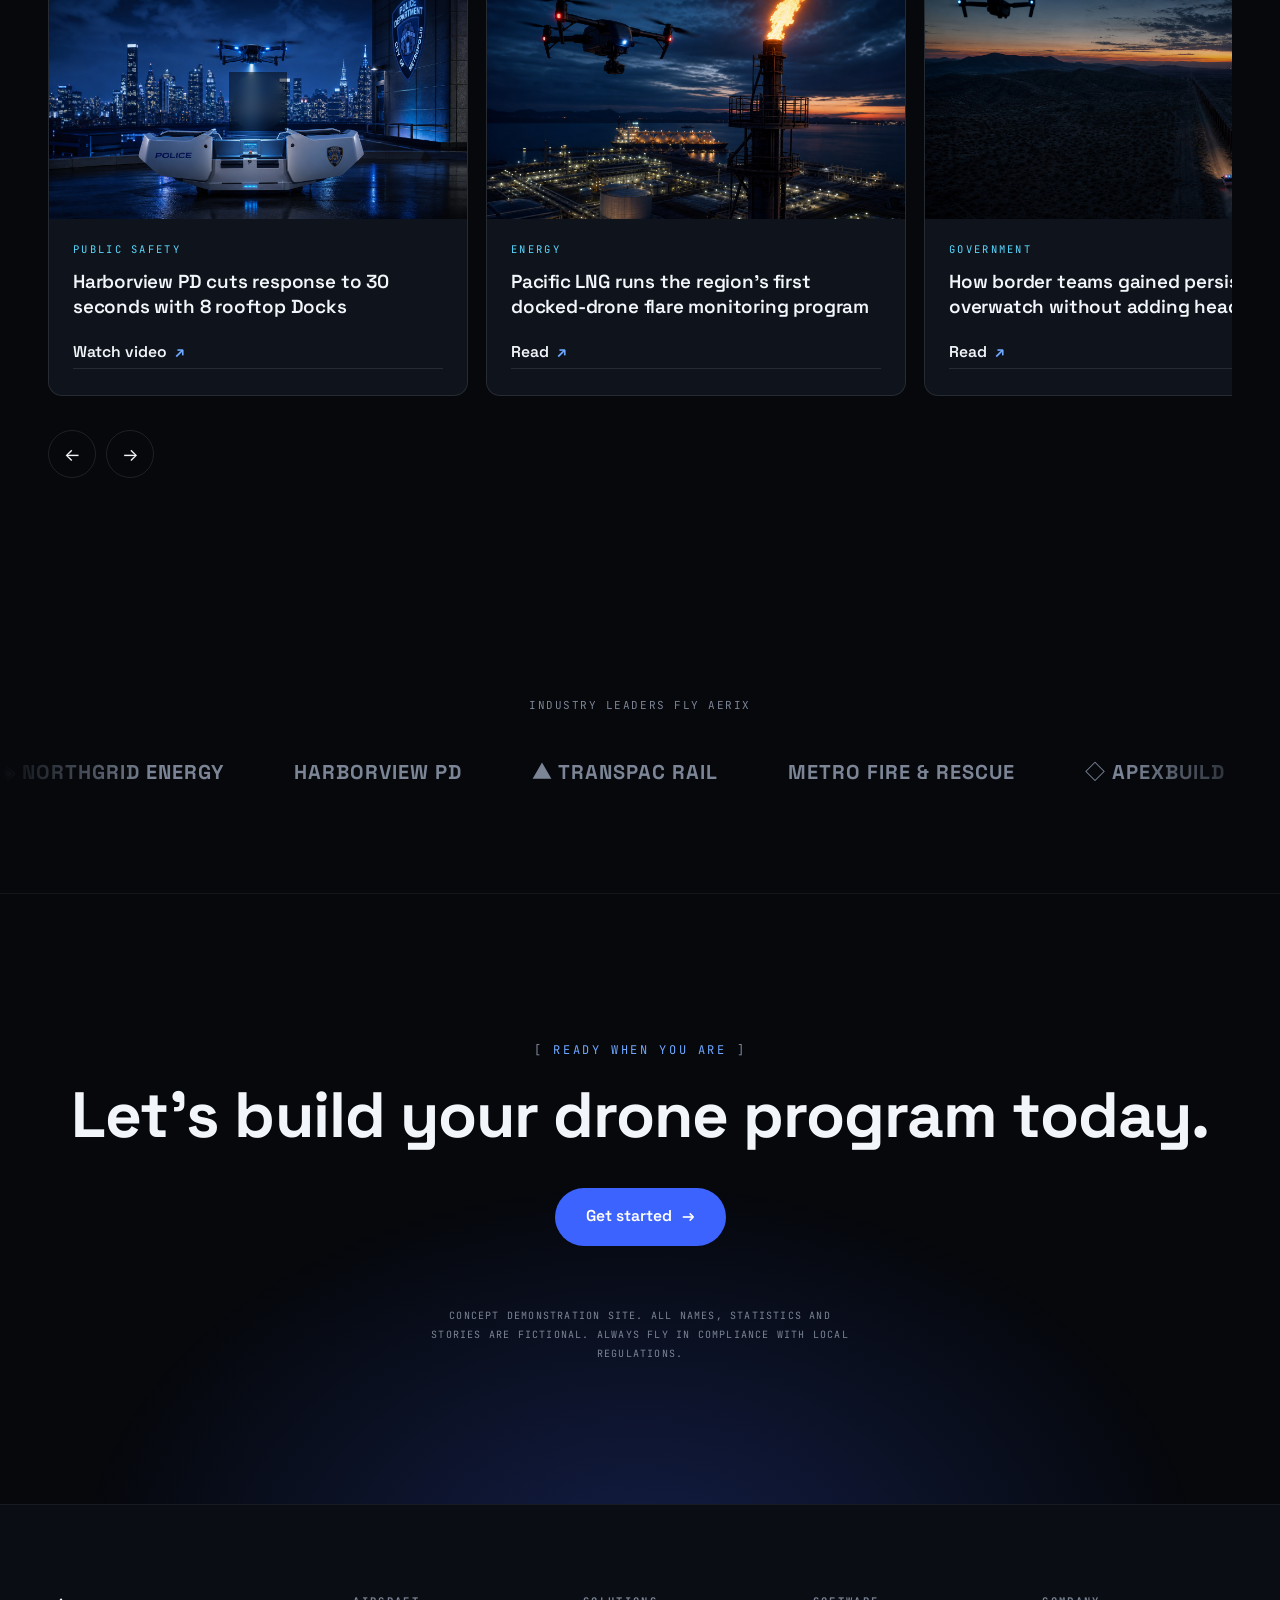
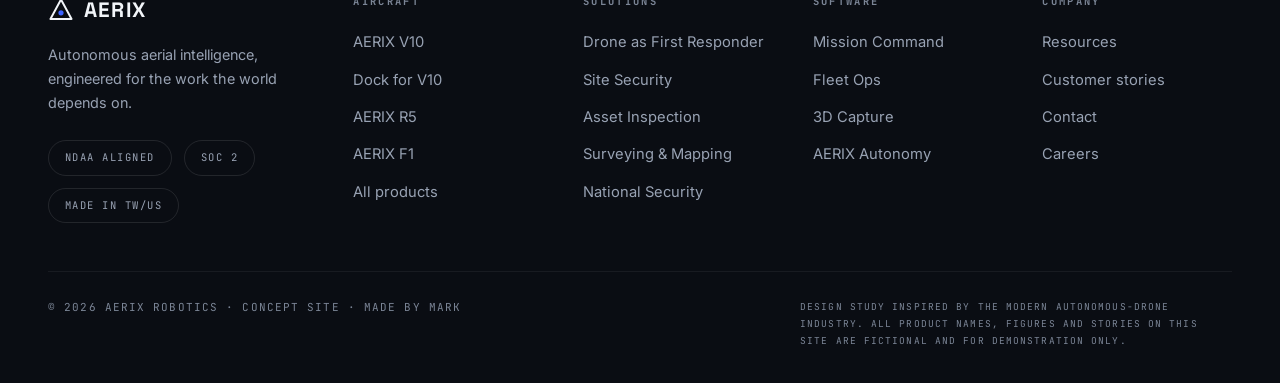
==== commit f32a50a2: "feat(site): add site-wide 'Made by Mark' watermark badge Fixed bottom-right bilingual badge (zh: Mar" ====
--- a/index.html
+++ b/index.html
@@ -20,7 +20,7 @@
 <link rel="preconnect" href="https://fonts.googleapis.com">
 <link rel="preconnect" href="https://fonts.gstatic.com" crossorigin>
 <link href="https://fonts.googleapis.com/css2?family=Space+Grotesk:wght@500;600;700&family=Inter:wght@400;500;600&family=JetBrains+Mono:wght@400;600&family=Noto+Sans+TC:wght@400;500;700&display=swap" rel="stylesheet">
-<link rel="stylesheet" href="assets/css/main.css?v=8">
+<link rel="stylesheet" href="assets/css/main.css?v=9">
 </head>
 <body data-page="home" data-title-zh="AERIX — 自主無人機：警消先遣、巡檢與國防安全">
 
@@ -309,6 +309,6 @@
 </main>
 
 <footer id="site-footer"></footer>
-<script src="assets/js/main.js?v=8"></script>
+<script src="assets/js/main.js?v=9"></script>
 </body>
 </html>
--- a/assets/css/main.css
+++ b/assets/css/main.css
@@ -216,6 +216,18 @@
   letter-spacing:.18em;text-transform:uppercase;color:var(--cyan);
   border:1px solid rgba(89,216,255,.3);border-radius:999px;padding:6px 12px;
 }
+
+/* ---------- watermark ---------- */
+.watermark{
+  position:fixed;right:16px;bottom:14px;z-index:150;pointer-events:none;
+  font-family:var(--font-m);font-size:10px;letter-spacing:.2em;text-transform:uppercase;
+  color:rgba(255,255,255,.55);background:rgba(6,8,12,.55);
+  border:1px solid var(--line);border-radius:999px;padding:7px 13px;
+  backdrop-filter:blur(8px);display:flex;align-items:center;gap:7px;
+}
+.watermark i{font-style:normal;color:var(--accent-hi);font-size:9px}
+@media(max-width:860px){.watermark{right:10px;bottom:10px;padding:6px 10px}}
+@media print{.watermark{display:none}}
 
 /* ---------- video lightbox ---------- */
 .vmodal{
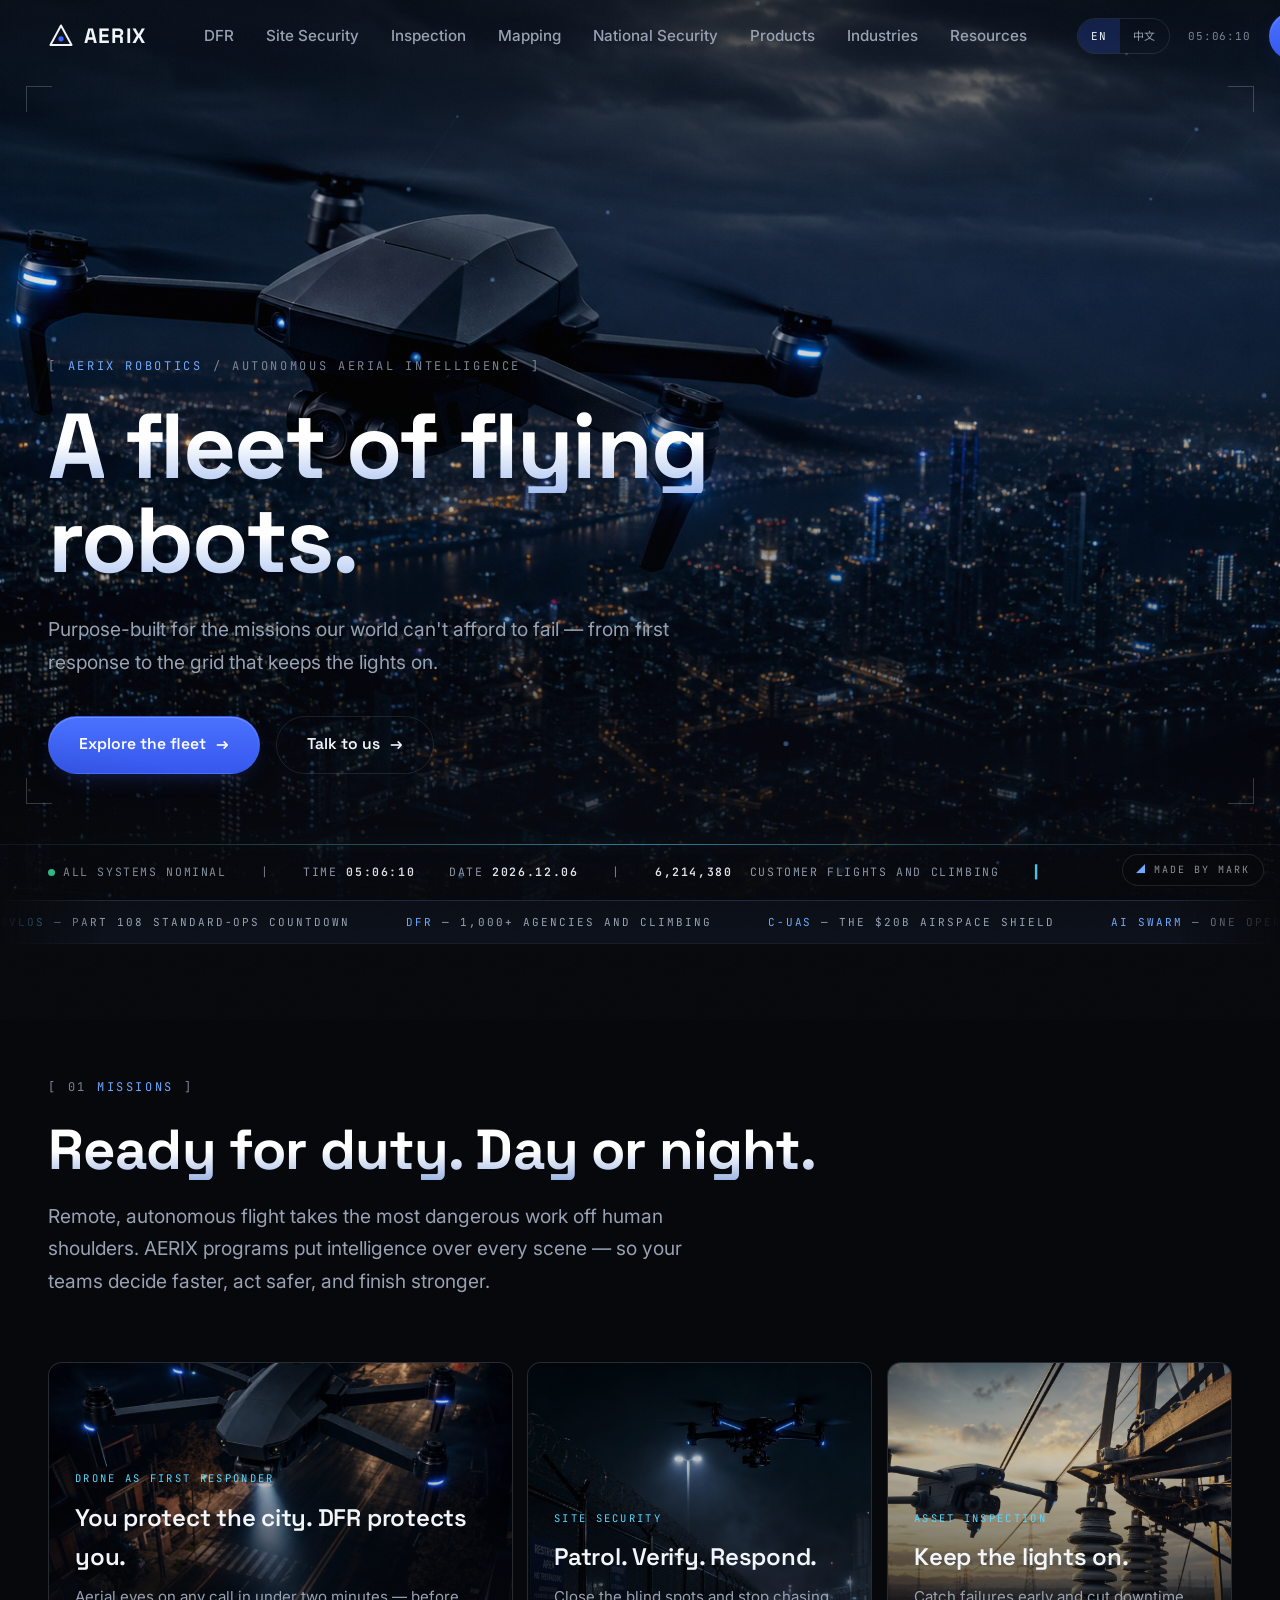
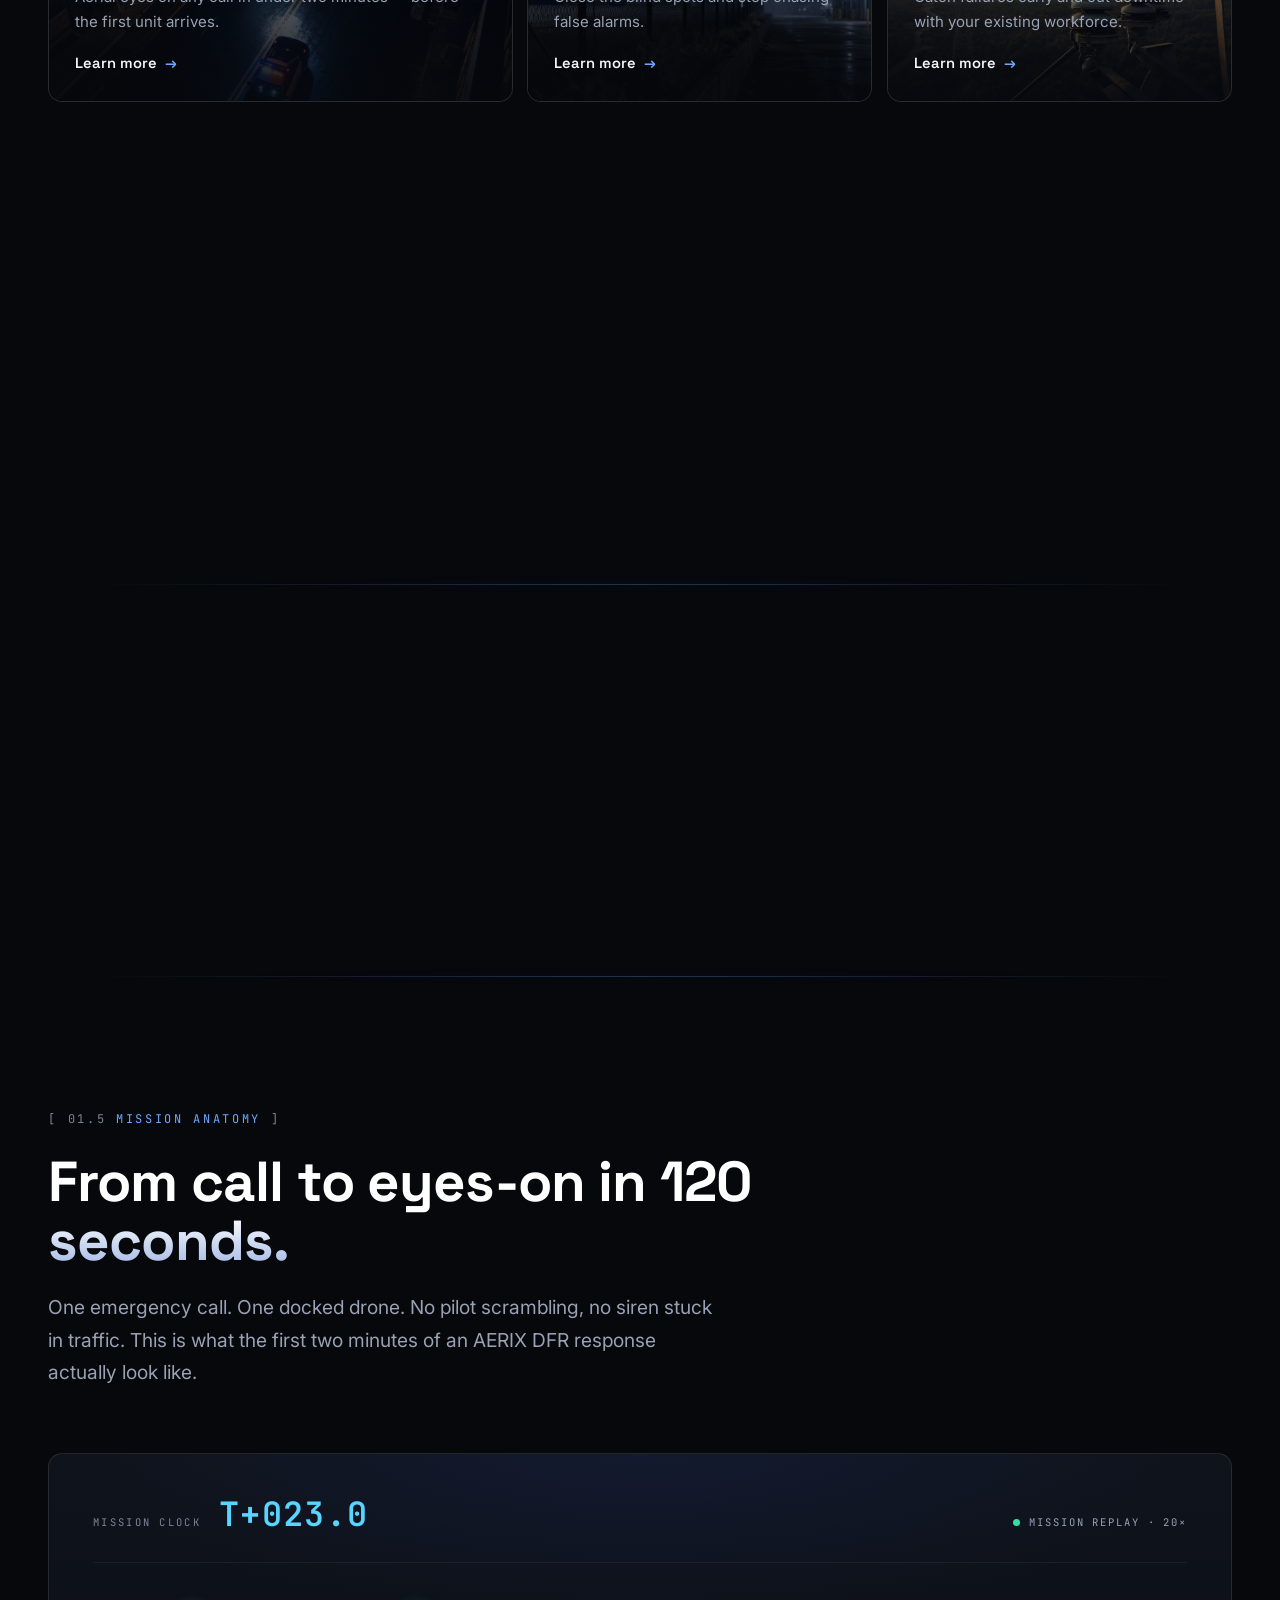
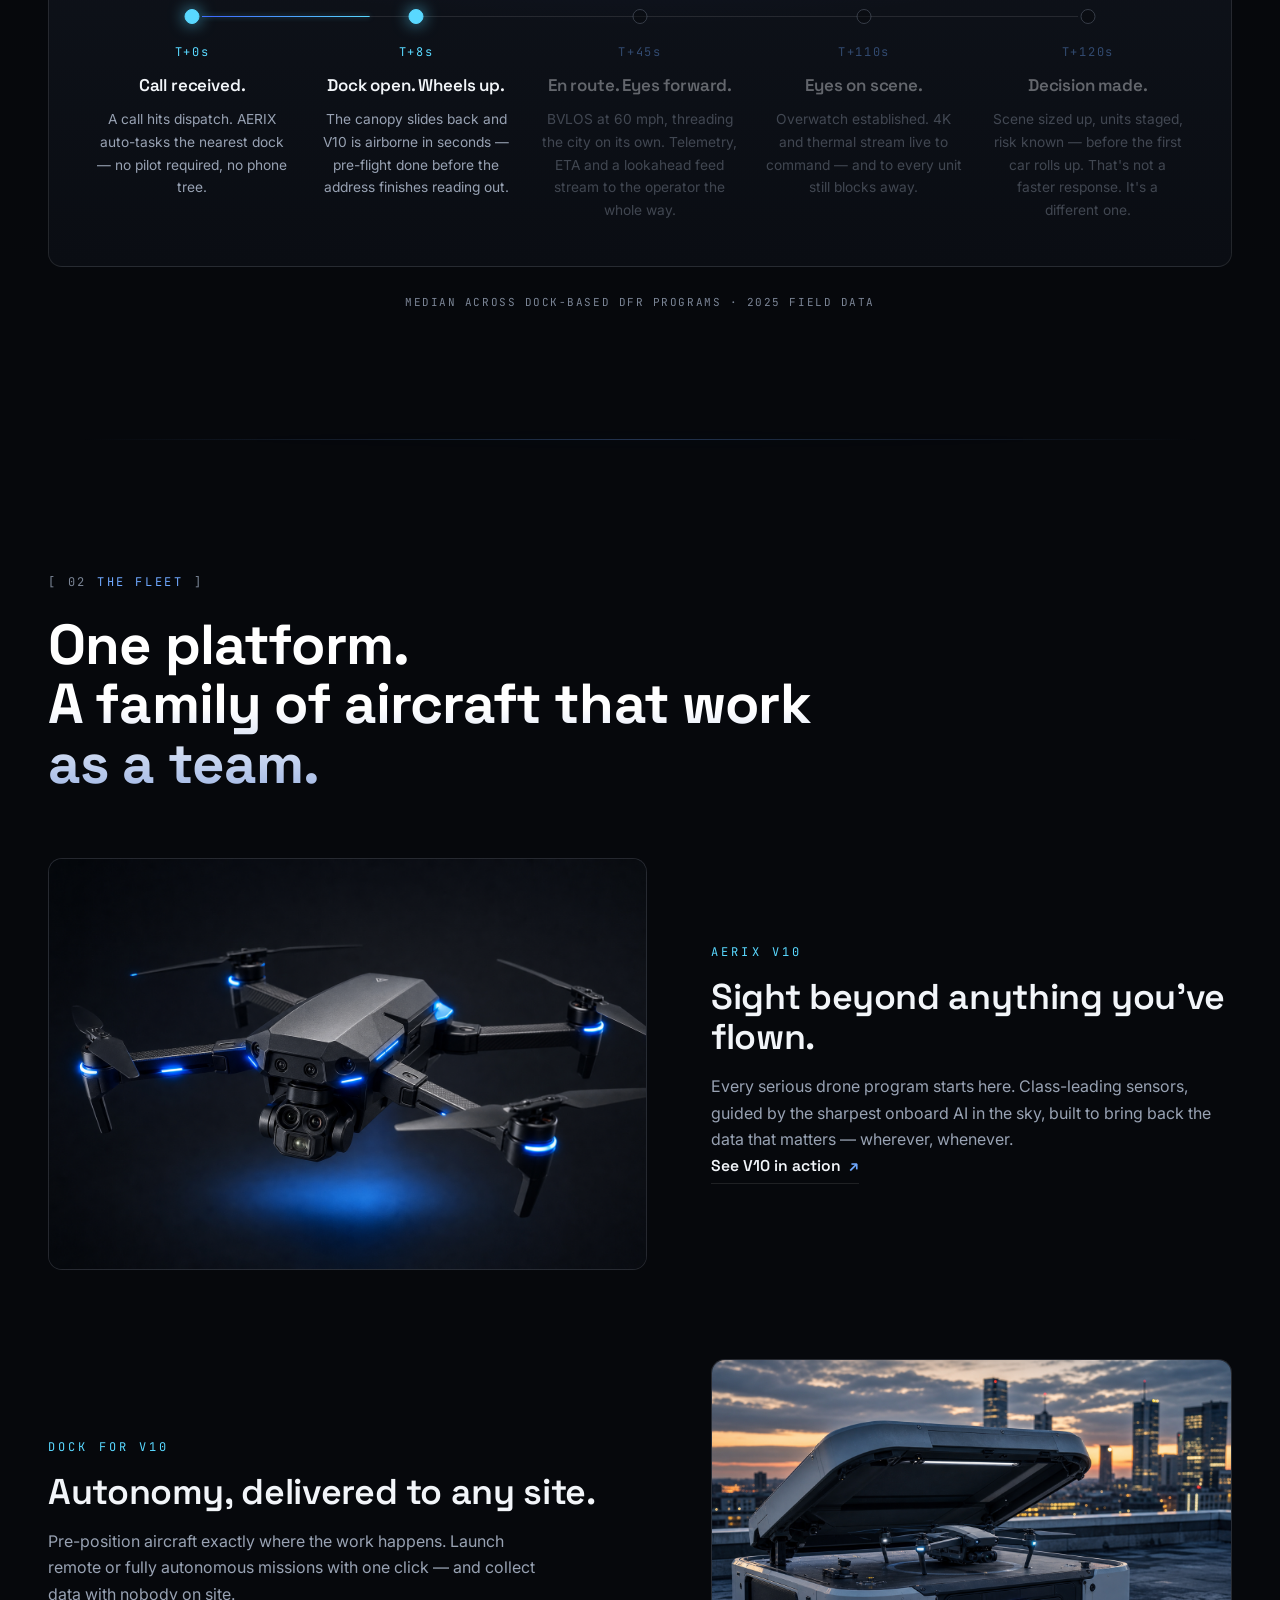
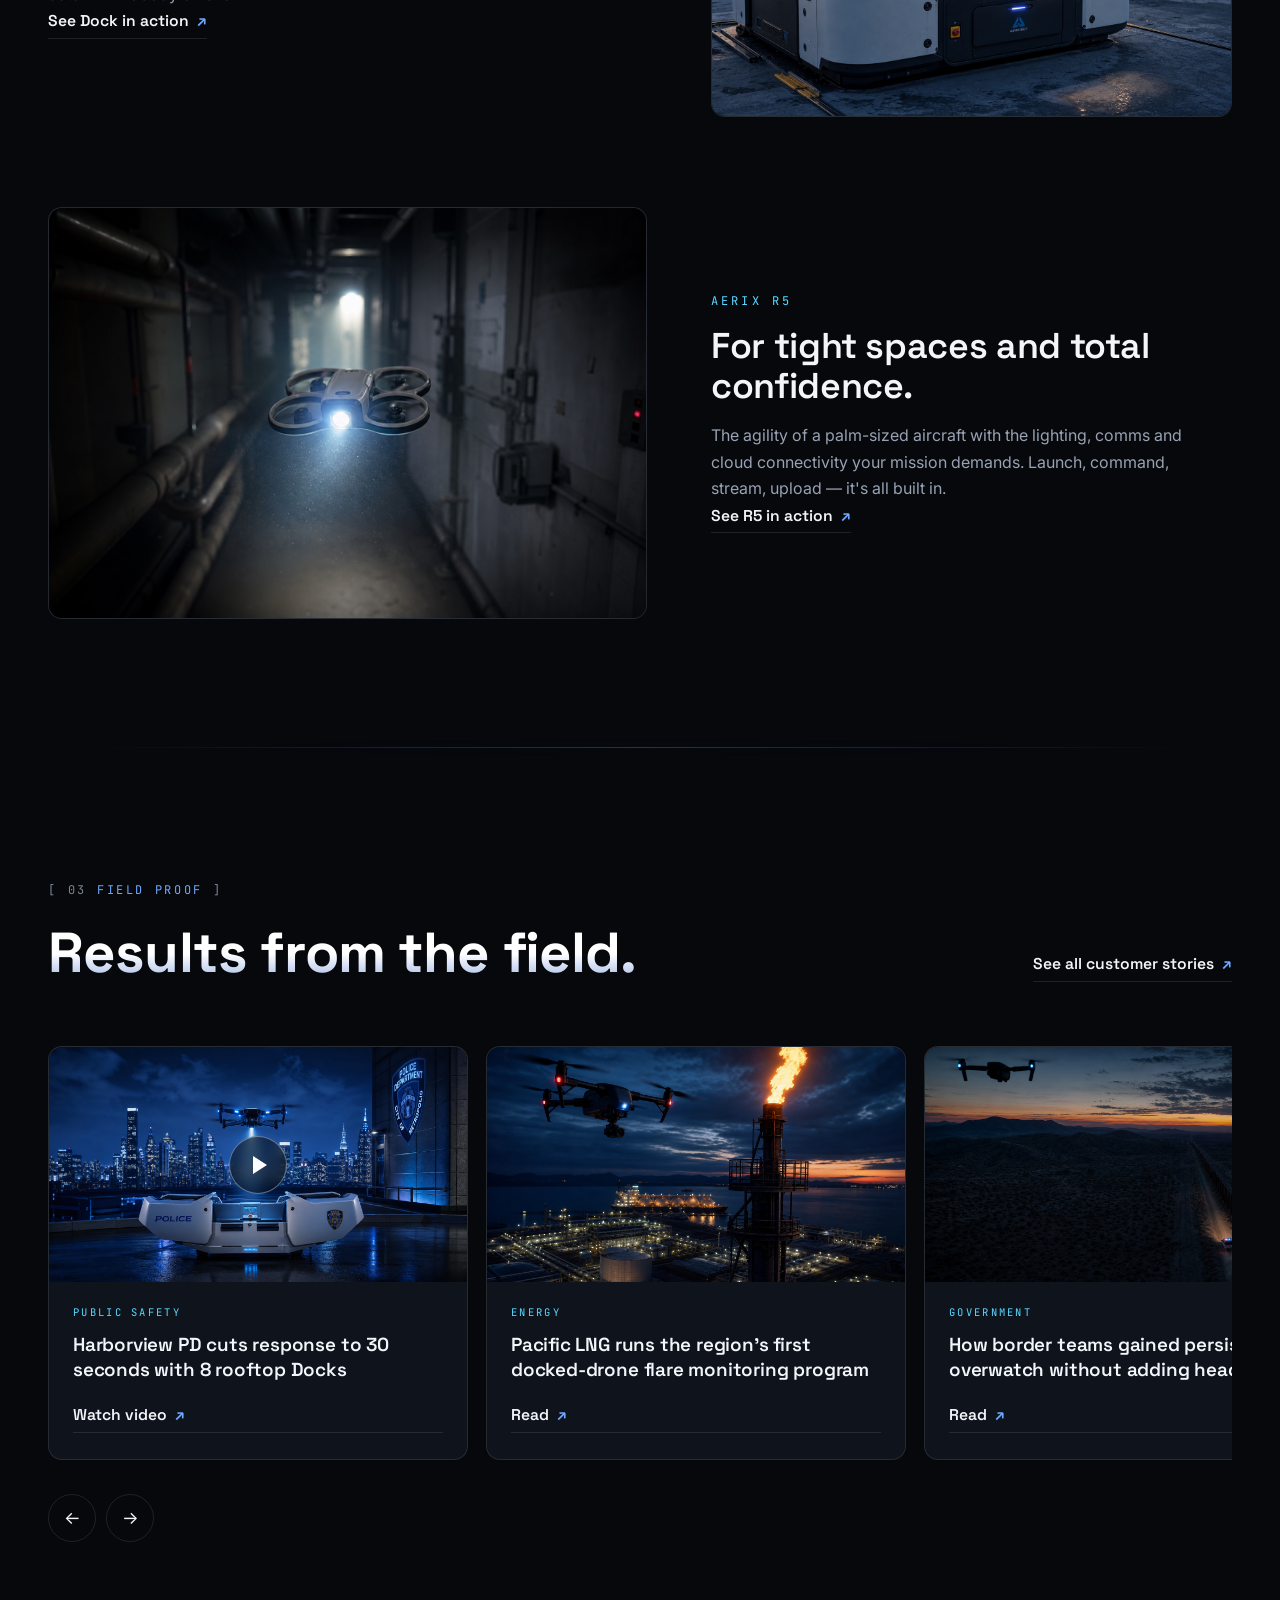
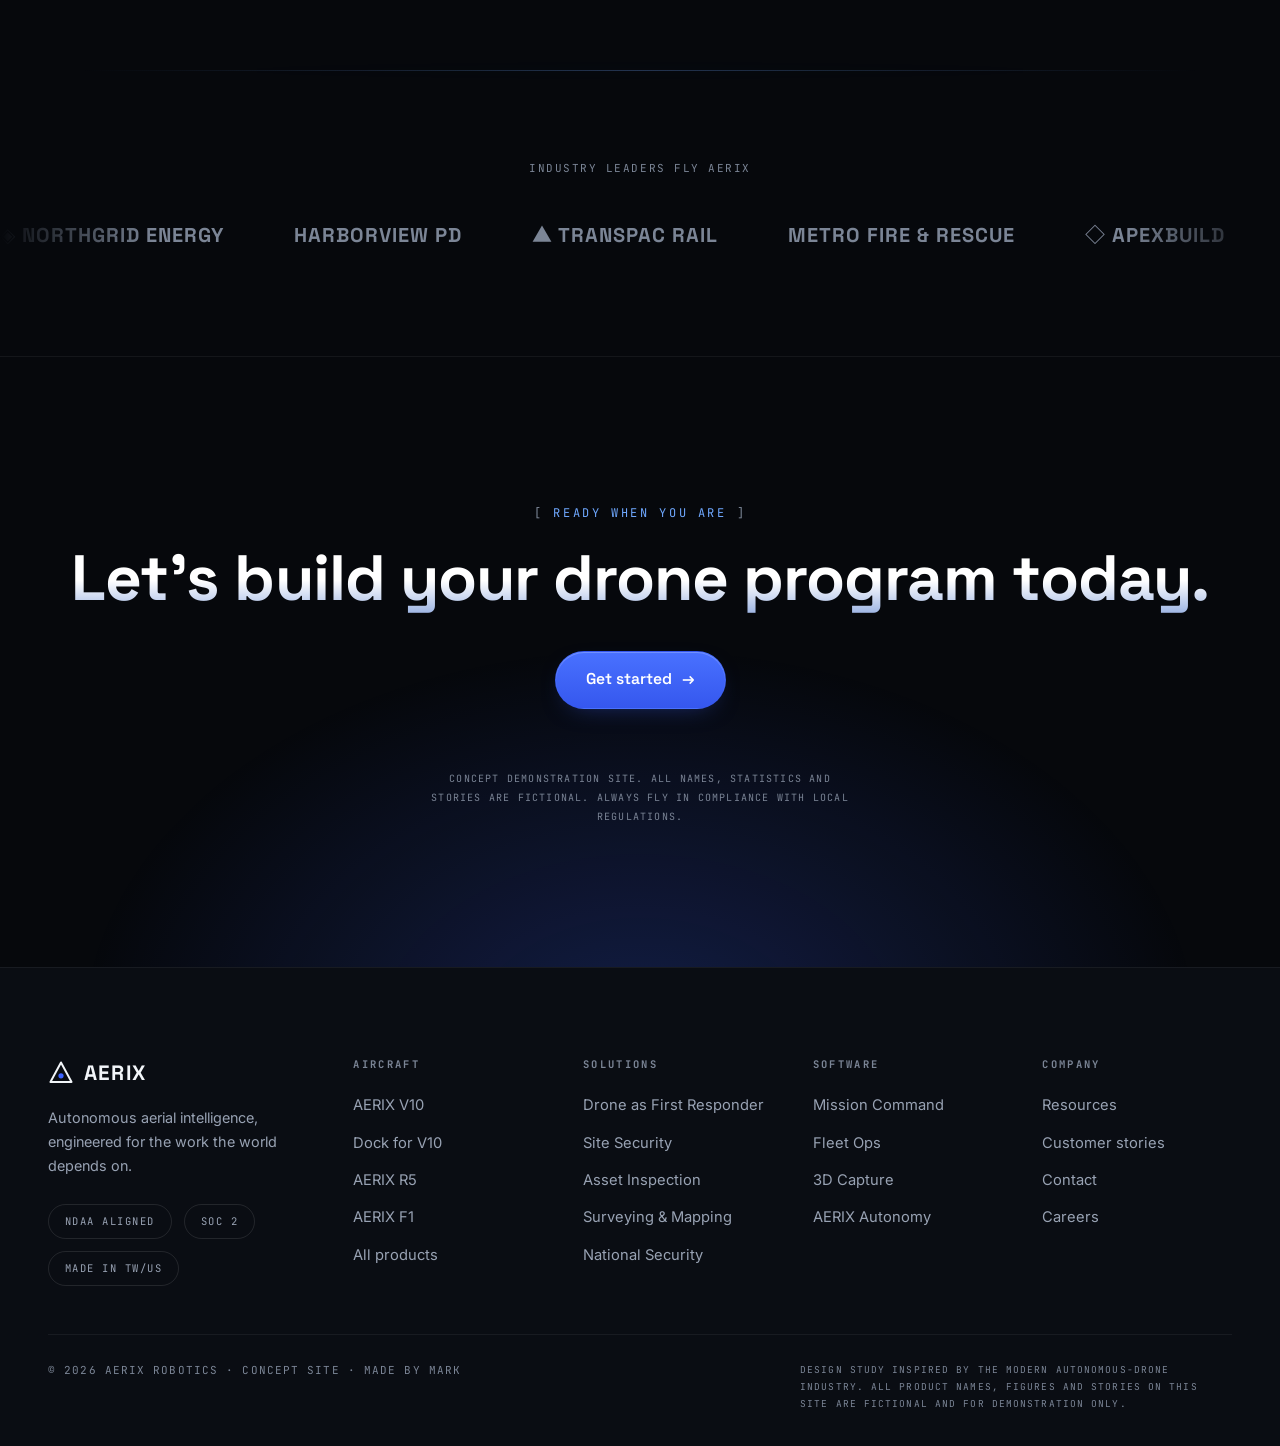
==== commit ab8e26ce: "feat(site): K3-authored mission timeline + aesthetic upgrade layer - New homepage DFR mission-timeli" ====
--- a/index.html
+++ b/index.html
@@ -20,7 +20,7 @@
 <link rel="preconnect" href="https://fonts.googleapis.com">
 <link rel="preconnect" href="https://fonts.gstatic.com" crossorigin>
 <link href="https://fonts.googleapis.com/css2?family=Space+Grotesk:wght@500;600;700&family=Inter:wght@400;500;600&family=JetBrains+Mono:wght@400;600&family=Noto+Sans+TC:wght@400;500;700&display=swap" rel="stylesheet">
-<link rel="stylesheet" href="assets/css/main.css?v=9">
+<link rel="stylesheet" href="assets/css/main.css?v=11">
 </head>
 <body data-page="home" data-title-zh="AERIX — 自主無人機：警消先遣、巡檢與國防安全">
 
@@ -169,6 +169,66 @@
         <div class="lbl-mono" data-zh="DARKSIGHT 夜航">DARKSIGHT ENABLED</div>
       </div>
     </div>
+  </div>
+</section>
+
+<!-- ================= DFR MISSION TIMELINE ================= -->
+<section class="section" id="mission-timeline" aria-labelledby="mt-title">
+  <div class="wrap">
+    <div class="section-head reveal">
+      <span class="kicker"><span class="idx">01.5</span> <span data-zh="任務剖析">MISSION ANATOMY</span></span>
+      <h2 class="title" id="mt-title" data-zh="報案到俯瞰現場，只要 120 秒。">From call to eyes-on in 120 seconds.</h2>
+      <p class="lede" data-zh="一通報案電話、一架機巢裡的無人機。沒有飛手趕路、沒有卡在車陣裡的警笛。這就是 AERIX DFR 應變的前兩分鐘——每一秒都算數。">One emergency call. One docked drone. No pilot scrambling, no siren stuck in traffic. This is what the first two minutes of an AERIX DFR response actually look like.</p>
+    </div>
+
+    <div class="mt-console reveal d1">
+      <div class="mt-readout">
+        <span class="mt-readout-lbl" data-zh="任務計時">MISSION CLOCK</span>
+        <span class="mt-clock" data-mt-clock>T+000.0</span>
+        <span class="mt-replay"><span class="mt-replay-dot" aria-hidden="true"></span><span data-zh="任務重演 · 20 倍速">MISSION REPLAY · 20&times;</span></span>
+      </div>
+
+      <ol class="mt-track">
+        <span class="mt-line" aria-hidden="true"><span class="mt-line-fill" data-mt-fill></span></span>
+
+        <li class="mt-stage" data-mt-stage data-t="0">
+          <span class="mt-dot" aria-hidden="true"></span>
+          <span class="mt-t" data-zh="T+0 秒">T+0s</span>
+          <h3 data-zh="報案進線。">Call received.</h3>
+          <p data-zh="報案資料一進系統，AERIX 立即派遣最近的機巢——不需要飛手，不需要層層通報。">A call hits dispatch. AERIX auto-tasks the nearest dock — no pilot required, no phone tree.</p>
+        </li>
+
+        <li class="mt-stage" data-mt-stage data-t="8">
+          <span class="mt-dot" aria-hidden="true"></span>
+          <span class="mt-t" data-zh="T+8 秒">T+8s</span>
+          <h3 data-zh="機巢開啟，即刻升空。">Dock open. Wheels up.</h3>
+          <p data-zh="巢門滑開，V10 數秒內升空——地址還沒唸完，飛前檢查早已完成。">The canopy slides back and V10 is airborne in seconds — pre-flight done before the address finishes reading out.</p>
+        </li>
+
+        <li class="mt-stage" data-mt-stage data-t="45">
+          <span class="mt-dot" aria-hidden="true"></span>
+          <span class="mt-t" data-zh="T+45 秒">T+45s</span>
+          <h3 data-zh="全速前往，全程在目。">En route. Eyes forward.</h3>
+          <p data-zh="時速近百公里自主穿城，BVLOS 視距外飛行。遙測、預計抵達時間與前視影像，一路即時回傳。">BVLOS at 60 mph, threading the city on its own. Telemetry, ETA and a lookahead feed stream to the operator the whole way.</p>
+        </li>
+
+        <li class="mt-stage" data-mt-stage data-t="110">
+          <span class="mt-dot" aria-hidden="true"></span>
+          <span class="mt-t" data-zh="T+110 秒">T+110s</span>
+          <h3 data-zh="空中到位。">Eyes on scene.</h3>
+          <p data-zh="制高點建立。4K 與熱成像即時串流給指揮中心——也送到還在幾個街口外的每一組人員手上。">Overwatch established. 4K and thermal stream live to command — and to every unit still blocks away.</p>
+        </li>
+
+        <li class="mt-stage" data-mt-stage data-t="120">
+          <span class="mt-dot" aria-hidden="true"></span>
+          <span class="mt-t" data-zh="T+120 秒">T+120s</span>
+          <h3 data-zh="決策完成。">Decision made.</h3>
+          <p data-zh="現場態勢、人力配置、風險評估全數就緒——在第一台警車抵達之前。這不只是更快的應變，而是完全不同的應變。">Scene sized up, units staged, risk known — before the first car rolls up. That's not a faster response. It's a different one.</p>
+        </li>
+      </ol>
+    </div>
+
+    <p class="map-note mt-note reveal d2" data-zh="中位數取自機巢型 DFR 計畫 · 2025 實地數據">MEDIAN ACROSS DOCK-BASED DFR PROGRAMS · 2025 FIELD DATA</p>
   </div>
 </section>
 
@@ -309,6 +369,6 @@
 </main>
 
 <footer id="site-footer"></footer>
-<script src="assets/js/main.js?v=9"></script>
+<script src="assets/js/main.js?v=11"></script>
 </body>
 </html>
--- a/assets/css/main.css
+++ b/assets/css/main.css
@@ -799,3 +799,234 @@
 /* card tilt helper (JS drives, this just promotes) */
 .card{will-change:transform}
 
+
+/* ---------- DFR mission timeline ---------- */
+.mt-console{
+  border:1px solid var(--line);border-radius:var(--r);
+  background:linear-gradient(180deg,var(--panel),var(--bg-2));
+  padding:clamp(24px,3.5vw,44px);position:relative;overflow:hidden;
+}
+.mt-console::before{
+  content:"";position:absolute;inset:0;pointer-events:none;
+  background:radial-gradient(70% 60% at 50% 0%, rgba(61,99,255,.09), transparent 70%);
+}
+.mt-readout{
+  display:flex;align-items:baseline;gap:18px;flex-wrap:wrap;
+  padding-bottom:clamp(20px,3vw,30px);border-bottom:1px solid var(--line-soft);
+}
+.mt-readout-lbl{
+  font-family:var(--font-m);font-size:10.5px;letter-spacing:.22em;
+  text-transform:uppercase;color:var(--dim);
+}
+.mt-clock{
+  font-family:var(--font-m);font-weight:600;
+  font-size:clamp(1.5rem,3vw,2.1rem);color:var(--cyan);
+  font-variant-numeric:tabular-nums;letter-spacing:.04em;line-height:1;
+}
+.mt-replay{
+  margin-left:auto;display:inline-flex;align-items:center;gap:9px;
+  font-family:var(--font-m);font-size:10.5px;letter-spacing:.18em;
+  text-transform:uppercase;color:var(--muted);
+}
+.mt-replay-dot{
+  width:7px;height:7px;border-radius:50%;background:var(--ok);
+  animation:pulse 2s infinite;
+}
+.mt-track{
+  position:relative;display:grid;grid-template-columns:repeat(5,1fr);
+  gap:clamp(14px,2vw,26px);margin-top:clamp(30px,4vw,46px);list-style:none;
+}
+.mt-line{
+  position:absolute;top:7px;left:10%;right:10%;height:1px;
+  background:var(--line);
+}
+.mt-line-fill{
+  position:absolute;inset:0;
+  background:linear-gradient(90deg,var(--accent),var(--cyan));
+  box-shadow:0 0 12px rgba(89,216,255,.55);
+  transform:scaleX(var(--mt-p,0));transform-origin:left center;
+}
+.mt-stage{
+  position:relative;text-align:center;padding-top:34px;
+  opacity:.38;transition:opacity .55s var(--ease);
+}
+.mt-dot{
+  position:absolute;top:0;left:50%;transform:translateX(-50%);
+  width:15px;height:15px;border-radius:50%;
+  border:1.5px solid var(--dim);background:var(--bg);
+  transition:border-color .4s, background .4s, box-shadow .4s;
+}
+.mt-stage.on{opacity:1}
+.mt-stage.on .mt-dot{
+  border-color:var(--cyan);background:var(--cyan);
+  box-shadow:0 0 16px rgba(89,216,255,.75);
+}
+.mt-t{
+  display:block;font-family:var(--font-m);font-size:12px;
+  letter-spacing:.14em;color:var(--accent-hi);margin-bottom:10px;
+}
+.mt-stage.on .mt-t{color:var(--cyan)}
+.mt-stage h3{font-size:1.06rem;margin-bottom:8px}
+.mt-stage p{color:var(--muted);font-size:.86rem;line-height:1.65}
+.mt-note{margin-top:26px;text-align:center}
+
+@media(max-width:900px){
+  .mt-track{grid-template-columns:1fr;gap:30px}
+  .mt-line{left:7px;right:auto;top:14px;bottom:14px;width:1px;height:auto}
+  .mt-line-fill{transform:scaleY(var(--mt-p,0));transform-origin:center top}
+  .mt-stage{text-align:left;padding-top:0;padding-left:38px}
+  .mt-dot{left:0;top:4px;transform:none}
+  .mt-replay{margin-left:0;width:100%}
+}
+
+/* ===== AX aesthetic upgrade layer ===== */
+
+/* --- film grain (CSS-only, below lightbox z300, above watermark) --- */
+html::after{
+  content:"";position:fixed;inset:-120px;z-index:260;pointer-events:none;
+  background-image:url("data:image/svg+xml,%3Csvg xmlns='http://www.w3.org/2000/svg' width='160' height='160'%3E%3Cfilter id='n'%3E%3CfeTurbulence type='fractalNoise' baseFrequency='.85' numOctaves='2' stitchTiles='stitch'/%3E%3CfeColorMatrix type='saturate' values='0'/%3E%3C/filter%3E%3Crect width='160' height='160' filter='url(%23n)' opacity='.55'/%3E%3C/svg%3E");
+  opacity:.05;
+}
+@media (prefers-reduced-motion: no-preference){
+  html::after{animation:axGrain 1.1s steps(3) infinite}
+}
+@keyframes axGrain{
+  0%{transform:translate3d(0,0,0)}
+  33%{transform:translate3d(-42px,26px,0)}
+  66%{transform:translate3d(30px,-38px,0)}
+  100%{transform:translate3d(0,0,0)}
+}
+
+/* --- ambient aurora depth layer --- */
+body::after{
+  content:"";position:fixed;inset:-25%;z-index:0;pointer-events:none;
+  background:
+    radial-gradient(34% 28% at 16% 20%, rgba(61,99,255,.11), transparent 70%),
+    radial-gradient(30% 26% at 84% 66%, rgba(89,216,255,.075), transparent 70%),
+    radial-gradient(26% 22% at 60% 8%,  rgba(61,99,255,.06), transparent 70%);
+}
+@media (prefers-reduced-motion: no-preference){
+  body::after{animation:axDrift 26s ease-in-out infinite alternate}
+}
+@keyframes axDrift{
+  from{transform:translate3d(0,0,0) scale(1)}
+  to{transform:translate3d(2.5%,-2%,0) scale(1.06)}
+}
+@media (max-width:640px){ body::after{display:none} }
+
+/* --- hero cinematic grade: vignette + top falloff --- */
+.hero::after{
+  content:"";position:absolute;inset:0;z-index:1;pointer-events:none;
+  background:
+    radial-gradient(130% 92% at 50% 42%, transparent 55%, rgba(3,5,9,.55) 100%),
+    linear-gradient(180deg, rgba(3,5,9,.38), transparent 22%);
+}
+/* --- hero light sweep (transform-only) --- */
+.hero::before{
+  content:"";position:absolute;top:0;bottom:0;left:-40%;width:38%;z-index:1;
+  pointer-events:none;mix-blend-mode:screen;opacity:0;
+  background:linear-gradient(100deg, transparent, rgba(124,174,255,.13) 50%, transparent);
+  transform:translateX(-130%) skewX(-8deg);
+}
+@media (prefers-reduced-motion: no-preference){
+  .hero::before{animation:axSweep 8.5s ease-in-out infinite}
+}
+@keyframes axSweep{
+  0%{transform:translateX(-130%) skewX(-8deg);opacity:0}
+  12%{opacity:.9}
+  55%{transform:translateX(360%) skewX(-8deg);opacity:0}
+  100%{transform:translateX(360%) skewX(-8deg);opacity:0}
+}
+/* richer media grade */
+.hero-media img,.hero-media video{filter:saturate(1.02) contrast(1.08) brightness(.94)}
+
+/* --- section glow dividers --- */
+.section::before{
+  content:"";position:absolute;top:0;left:50%;transform:translateX(-50%);
+  width:min(1120px,88%);height:1px;pointer-events:none;
+  background:linear-gradient(90deg, transparent, rgba(111,168,255,.28), transparent);
+  filter:drop-shadow(0 0 6px rgba(61,99,255,.45));
+}
+.ticker + .section::before{content:none}
+
+/* --- pointer spotlight + edge light (vars set from JS) --- */
+.card::before,.family-media::before,.split-media::before{
+  content:"";position:absolute;inset:0;z-index:0;pointer-events:none;
+  opacity:0;transition:opacity .45s;mix-blend-mode:screen;
+  background:radial-gradient(360px circle at var(--mx,50%) var(--my,50%), rgba(111,168,255,.17), transparent 62%);
+}
+.card:hover::before,.family-media:hover::before,.split-media:hover::before{opacity:1}
+.card:hover{box-shadow:0 26px 70px -28px rgba(61,99,255,.45), inset 0 1px 0 rgba(111,168,255,.35)}
+.story-card:hover,.family-media:hover{box-shadow:0 22px 60px -26px rgba(61,99,255,.4), inset 0 1px 0 rgba(111,168,255,.26)}
+
+/* --- tactile primary buttons --- */
+.btn{background:linear-gradient(180deg,#4971FF 0%,#3557EE 100%);
+  box-shadow:inset 0 1px 0 rgba(255,255,255,.22), 0 8px 26px -14px rgba(61,99,255,.55)}
+.btn:hover{background:linear-gradient(180deg,#5B80FF,#3D63FF);
+  box-shadow:inset 0 1px 0 rgba(255,255,255,.28), 0 16px 46px -12px rgba(61,99,255,.85), 0 0 0 1px rgba(111,168,255,.35)}
+.btn.ghost{background:transparent;box-shadow:none}
+.btn.ghost:hover{box-shadow:0 10px 34px -14px rgba(111,168,255,.35)}
+
+/* --- headline gradient sheen (fully guarded) --- */
+@supports ((-webkit-background-clip:text) or (background-clip:text)){
+  h2.title,.cta-final h2,.claim h2{
+    background:linear-gradient(180deg,#FFFFFF 52%,#9FB6E4 100%);
+    -webkit-background-clip:text;background-clip:text;
+    -webkit-text-fill-color:transparent;color:transparent;
+  }
+  h1.display .w{
+    background:linear-gradient(180deg,#FFFFFF 46%,#A9C2F2 100%);
+    -webkit-background-clip:text;background-clip:text;
+    -webkit-text-fill-color:transparent;color:transparent;
+  }
+}
+
+/* --- stat aura --- */
+.reveal.in .stat .num{text-shadow:0 0 26px rgba(89,216,255,.35)}
+.stat .num small{text-shadow:0 0 14px rgba(111,168,255,.55)}
+.reveal.in .stats-row{border-color:rgba(111,168,255,.2)}
+
+/* --- ticker + telemetry polish --- */
+.ticker{
+  background:linear-gradient(180deg,var(--bg-2),#0B101B);
+  border-top-color:rgba(111,168,255,.16);
+  mask-image:linear-gradient(90deg,transparent,#000 8%,#000 92%,transparent);
+}
+.telemetry{position:relative}
+.telemetry::before{
+  content:"";position:absolute;top:-1px;left:0;right:0;height:1px;pointer-events:none;
+  background:linear-gradient(90deg,transparent,rgba(89,216,255,.5),transparent);
+  filter:drop-shadow(0 0 8px rgba(89,216,255,.6));
+}
+
+/* --- mega menu depth --- */
+.mega2{border-top:1px solid rgba(111,168,255,.18)}
+.mega2 .m-big a{position:relative}
+.mega2 .m-big a::after{
+  content:"→";position:absolute;right:6px;top:50%;margin-top:-.62em;
+  color:var(--cyan);opacity:0;transform:translateX(-6px);
+  transition:opacity .25s, transform .25s var(--ease);
+}
+.mega2 .m-big a:hover::after{opacity:1;transform:none}
+.mega2 .m-thumb{box-shadow:0 18px 50px -20px rgba(0,0,0,.7);transition:border-color .3s, box-shadow .3s}
+.mega2 .m-thumb:hover{border-color:rgba(111,168,255,.5);box-shadow:0 22px 60px -22px rgba(61,99,255,.45)}
+
+/* --- reticle cursor (desktop, augments native cursor) --- */
+.ax-cursor,.ax-cursor-dot{position:fixed;top:0;left:0;z-index:400;pointer-events:none;will-change:transform}
+.ax-cursor{
+  width:34px;height:34px;margin:-17px 0 0 -17px;border-radius:50%;
+  border:1px solid rgba(111,168,255,.6);
+  transition:width .25s var(--ease), height .25s var(--ease), margin .25s var(--ease), border-color .25s, opacity .3s;
+}
+.ax-cursor::before,.ax-cursor::after{content:"";position:absolute;background:rgba(111,168,255,.55)}
+.ax-cursor::before{left:50%;top:-5px;bottom:-5px;width:1px;transform:translateX(-.5px)}
+.ax-cursor::after{top:50%;left:-5px;right:-5px;height:1px;transform:translateY(-.5px)}
+.ax-cursor.hot{width:52px;height:52px;margin:-26px 0 0 -26px;border-color:rgba(89,216,255,.9)}
+.ax-cursor-dot{width:4px;height:4px;margin:-2px 0 0 -2px;border-radius:50%;background:var(--cyan);box-shadow:0 0 8px rgba(89,216,255,.9)}
+
+/* --- themed scrollbar + stronger focus --- */
+::-webkit-scrollbar{width:10px;height:10px}
+::-webkit-scrollbar-track{background:var(--bg)}
+::-webkit-scrollbar-thumb{background:#1C2536;border-radius:8px;border:2px solid var(--bg)}
+::-webkit-scrollbar-thumb:hover{background:#2A3A5C}
+:focus-visible{outline-color:var(--cyan);box-shadow:0 0 0 4px rgba(89,216,255,.16)}
